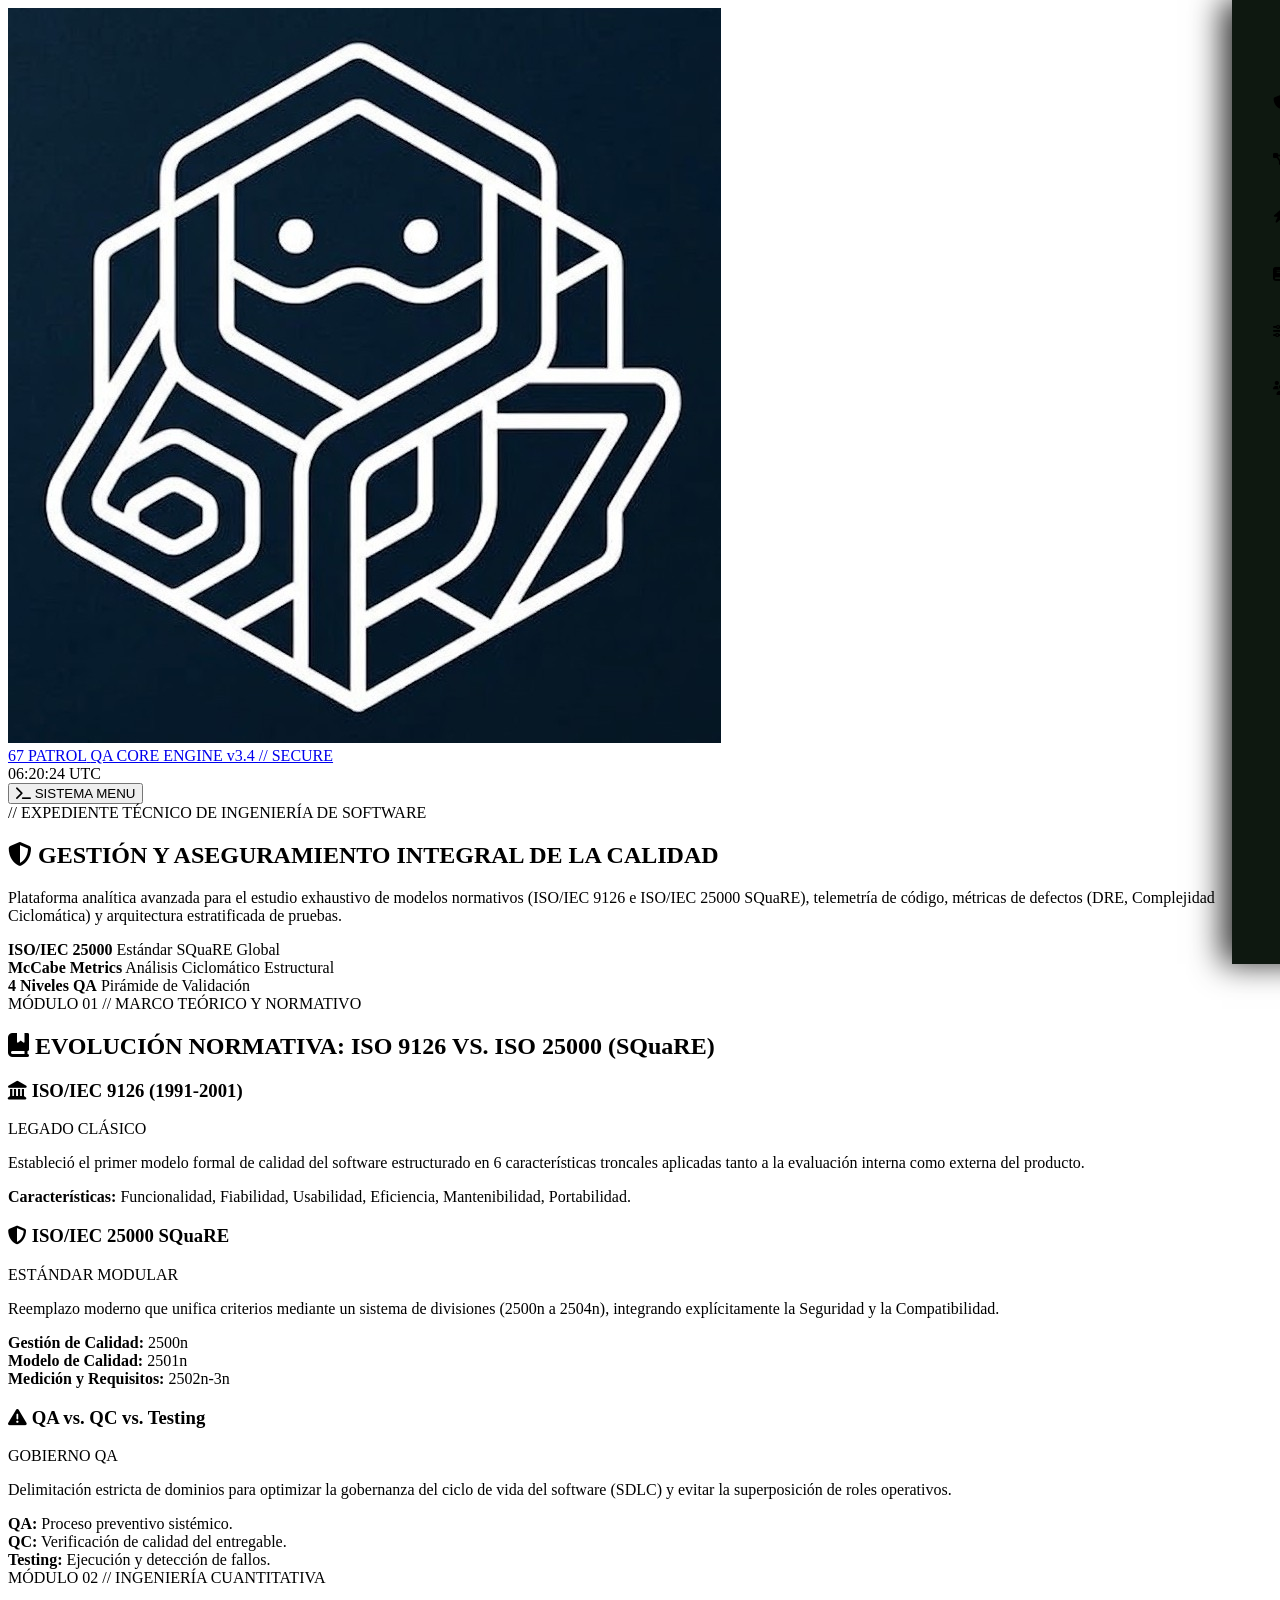
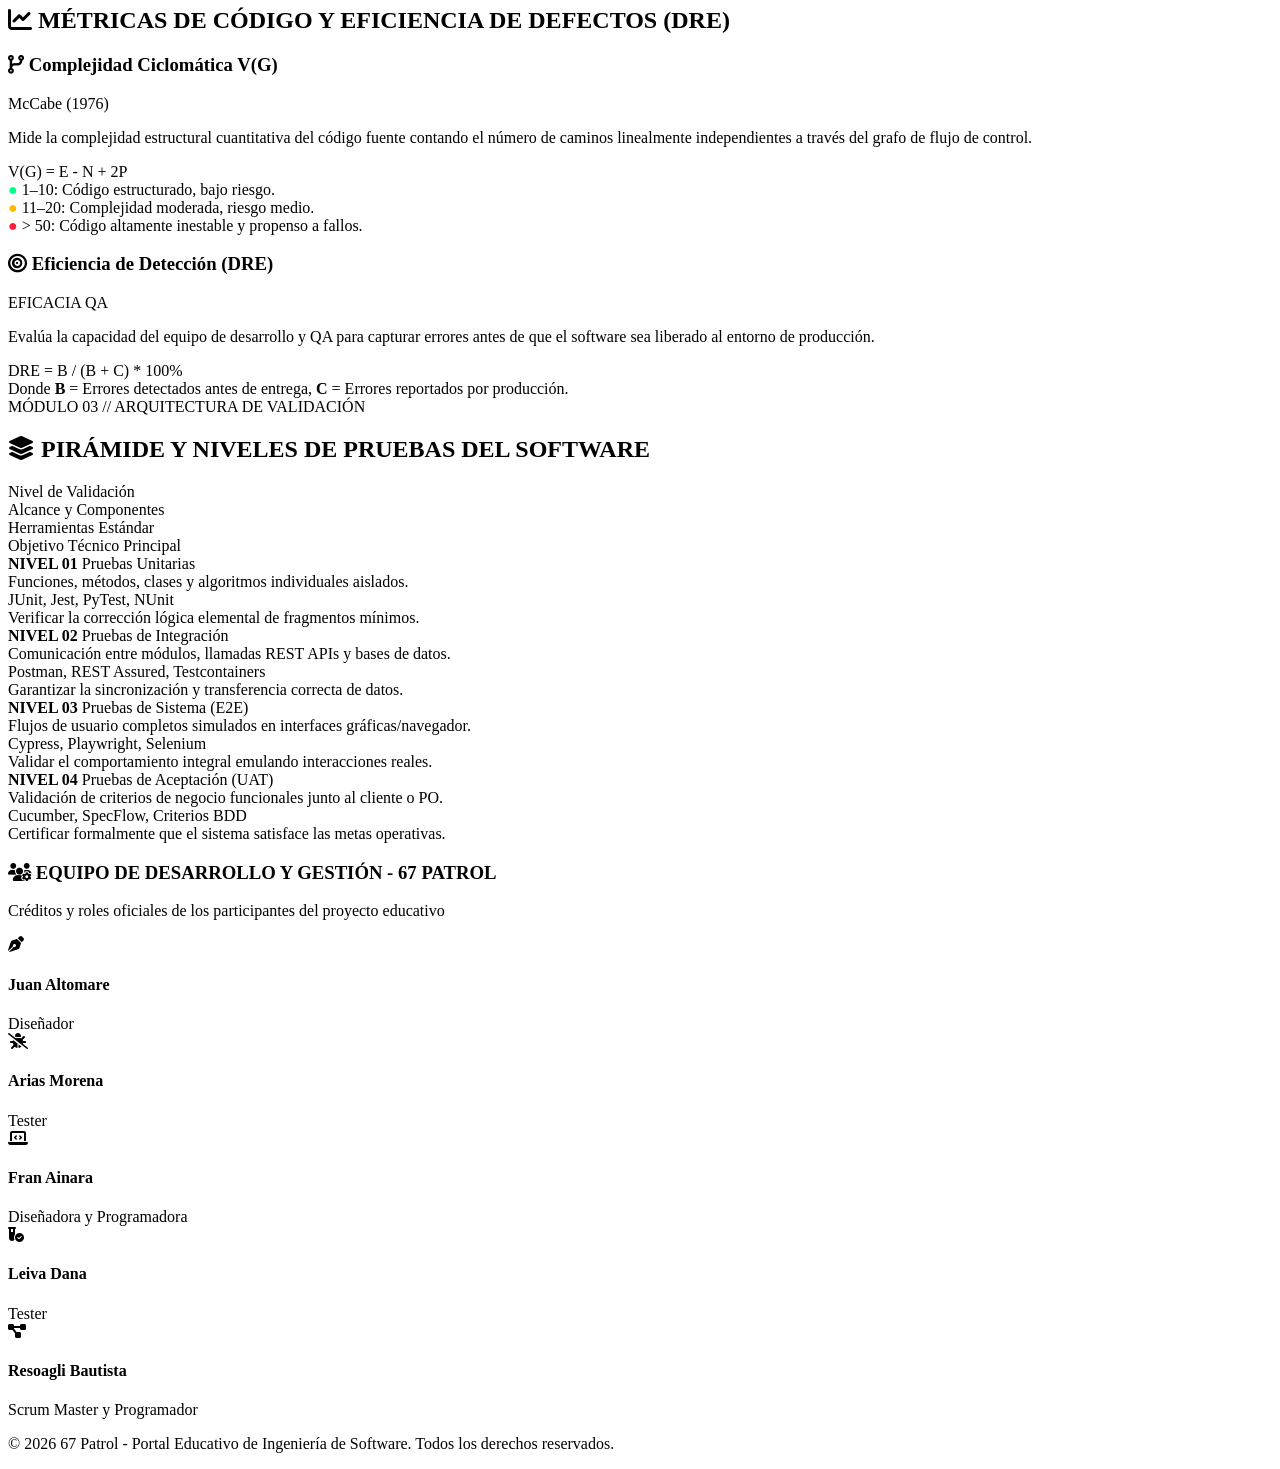
==== gestion_calidad/gestion.html @ 0a4eb47c "Primer commit: proyecto 67 Patrol completo" ====
<!DOCTYPE html>
<html lang="es">
<head>
  <meta charset="UTF-8">
  <meta name="viewport" content="width=device-width, initial-scale=1.0">
  <title>67 PATROL - Gestión y Aseguramiento Avanzado</title>
  
  <!-- Fuentes Google -->
  <link rel="preconnect" href="https://fonts.googleapis.com">
  <link rel="preconnect" href="https://fonts.gstatic.com" crossorigin>
  <link href="https://fonts.googleapis.com/css2?family=Orbitron:wght@500;700;900&family=Rajdhani:wght@500;600;700&display=swap" rel="stylesheet">
  
  <!-- Font Awesome Icons -->
  <link rel="stylesheet" href="https://cdnjs.cloudflare.com/ajax/libs/font-awesome/6.4.0/css/all.min.css">
  
  <!-- Hoja de Estilos Separada -->
  <link rel="stylesheet" href="gestion.css">
</head>
<body class="tech-body">

  <!-- BACKGROUND MATRIX / GRID EFFECTS -->
  <div class="cyber-grid"></div>
  <div class="scanlines"></div>

  <!-- NAVBAR TOP -->
  <header class="cyber-navbar">
    <a href="../index.html" class="brand-logo" id="btnLogoHome">
      <div class="logo-shield">
        <img src="../imagenes/Logo1.jpg" alt="67 Patrol Logo" class="custom-logo">
      </div>
      <div class="logo-info">
        <span class="brand-name">67 PATROL</span>
        <span class="brand-status"><span class="status-dot pulsing"></span> QA CORE ENGINE v3.4 // SECURE</span>
      </div>
    </a>

    <div class="nav-controls">
      <div class="live-clock" id="liveClock">00:00:00 UTC</div>
      <button class="sys-menu-trigger" id="btnOpenDrawer">
        <i class="fa-solid fa-terminal"></i>
        <span>SISTEMA MENU</span>
      </button>
    </div>
  </header>

  <!-- MENÚ DESPLEGABLE LATERAL (DRAWER) -->
  <div class="drawer-overlay" id="drawerOverlay"></div>
  <aside class="menu-container" id="menuDrawer">
    <button class="close-btn" id="btnCloseDrawer"><i class="fa-solid fa-xmark"></i></button>
    
    <nav class="menu-nav">
      <div class="dropdown-menu-item">
        <a href="gestion.html" class="menu-item">
          <i class="fa-solid fa-shield-halved"></i>
          <span>GESTIÓN DE LA CALIDAD</span>
          <i class="fa-solid fa-chevron-down arrow-icon"></i>
        </a>
        <div class="submenu-container">
          <a href="tecnicas.html" class="submenu-item">
            <i class="fa-solid fa-list-check"></i>
            <span>Técnicas de Aseguramiento</span>
          </a>
        </div>
      </div>

      <a href="../procesos_desarrollo/proceso.html" class="menu-item">
        <i class="fa-solid fa-diagram-project"></i>
        <span>PROCESOS DE DESARROLLO</span>
      </a>

      <a href="../metodologias_agiles/metodologias.html" class="menu-item">
        <i class="fa-solid fa-bolt"></i>
        <span>METODOLOGÍAS ÁGILES</span>
      </a>

      <a href="../recursos_aprendizajes/recurso.html" class="menu-item">
        <i class="fa-solid fa-book"></i>
        <span>RECURSOS Y APRENDIZAJE</span>
      </a>

      <a href="../herramientas_interactivas/herramientas.html" class="menu-item">
        <i class="fa-solid fa-sliders"></i>
        <span>HERRAMIENTAS INTERACTIVAS</span>
      </a>

      <a href="../nosotros.html" class="menu-item">
        <i class="fa-solid fa-users"></i>
        <span>SOBRE NOSOTROS & CONTACTO</span>
      </a>
    </nav>
  </aside>

  <!-- CONTENEDOR PRINCIPAL -->
  <main class="tech-main-container">

    <section class="tech-header-box">
      <div class="tech-header-tag">
        // EXPEDIENTE TÉCNICO DE INGENIERÍA DE SOFTWARE
      </div>
      <h1>
        <i class="fa-solid fa-shield-halved"></i> GESTIÓN Y ASEGURAMIENTO INTEGRAL DE LA CALIDAD
      </h1>
      <p>
        Plataforma analítica avanzada para el estudio exhaustivo de modelos normativos (ISO/IEC 9126 e ISO/IEC 25000 SQuaRE), telemetría de código, métricas de defectos (DRE, Complejidad Ciclomática) y arquitectura estratificada de pruebas.
      </p>

      <div class="tech-badges-row">
        <div class="tech-badge-item">
          <strong>ISO/IEC 25000</strong>
          <span>Estándar SQuaRE Global</span>
        </div>
        <div class="tech-badge-item">
          <strong>McCabe Metrics</strong>
          <span>Análisis Ciclomático Estructural</span>
        </div>
        <div class="tech-badge-item">
          <strong>4 Niveles QA</strong>
          <span>Pirámide de Validación</span>
        </div>
      </div>
    </section>

    <!-- MÓDULO 01 -->
    <div class="module-title-container">
      <div class="module-tag">MÓDULO 01 // MARCO TEÓRICO Y NORMATIVO</div>
      <h2 class="section-subtitle">
        <i class="fa-solid fa-book-bookmark"></i> EVOLUCIÓN NORMATIVA: ISO 9126 VS. ISO 25000 (SQuaRE)
      </h2>
    </div>

    <div class="tech-grid">
      <!-- Tarjeta 1 -->
      <div class="tech-card">
        <div class="tech-card-header">
          <h3><i class="fa-solid fa-landmark"></i> ISO/IEC 9126 (1991-2001)</h3>
          <span class="card-badge">LEGADO CLÁSICO</span>
        </div>
        <p class="tech-card-desc">
          Estableció el primer modelo formal de calidad del software estructurado en 6 características troncales aplicadas tanto a la evaluación interna como externa del producto.
        </p>
        <div class="tech-card-footer-info">
          <div class="tech-detail-row"><strong>Características:</strong> Funcionalidad, Fiabilidad, Usabilidad, Eficiencia, Mantenibilidad, Portabilidad.</div>
        </div>
      </div>

      <!-- Tarjeta 2 -->
      <div class="tech-card">
        <div class="tech-card-header">
          <h3><i class="fa-solid fa-shield-halved"></i> ISO/IEC 25000 SQuaRE</h3>
          <span class="card-badge emerald-badge">ESTÁNDAR MODULAR</span>
        </div>
        <p class="tech-card-desc">
          Reemplazo moderno que unifica criterios mediante un sistema de divisiones (2500n a 2504n), integrando explícitamente la Seguridad y la Compatibilidad.
        </p>
        <div class="tech-card-footer-info">
          <div class="tech-detail-row"><strong>Gestión de Calidad:</strong> 2500n</div>
          <div class="tech-detail-row"><strong>Modelo de Calidad:</strong> 2501n</div>
          <div class="tech-detail-row"><strong>Medición y Requisitos:</strong> 2502n-3n</div>
        </div>
      </div>

      <!-- Tarjeta 3 -->
      <div class="tech-card">
        <div class="tech-card-header">
          <h3><i class="fa-solid fa-triangle-exclamation"></i> QA vs. QC vs. Testing</h3>
          <span class="card-badge orange-badge">GOBIERNO QA</span>
        </div>
        <p class="tech-card-desc">
          Delimitación estricta de dominios para optimizar la gobernanza del ciclo de vida del software (SDLC) y evitar la superposición de roles operativos.
        </p>
        <div class="tech-card-footer-info">
          <div class="tech-detail-row"><strong>QA:</strong> Proceso preventivo sistémico.</div>
          <div class="tech-detail-row"><strong>QC:</strong> Verificación de calidad del entregable.</div>
          <div class="tech-detail-row"><strong>Testing:</strong> Ejecución y detección de fallos.</div>
        </div>
      </div>
    </div>

    <!-- MÓDULO 02 -->
    <div class="module-title-container">
      <div class="module-tag">MÓDULO 02 // INGENIERÍA CUANTITATIVA</div>
      <h2 class="section-subtitle">
        <i class="fa-solid fa-chart-line"></i> MÉTRICAS DE CÓDIGO Y EFICIENCIA DE DEFECTOS (DRE)
      </h2>
    </div>

    <div class="tech-grid">
      <!-- Complejidad Ciclomática -->
      <div class="tech-card">
        <div class="tech-card-header">
          <h3><i class="fa-solid fa-code-branch"></i> Complejidad Ciclomática V(G)</h3>
          <span class="card-badge">McCabe (1976)</span>
        </div>
        <p class="tech-card-desc">
          Mide la complejidad estructural cuantitativa del código fuente contando el número de caminos linealmente independientes a través del grafo de flujo de control.
        </p>
        <div class="code-formula-box">
          V(G) = E - N + 2P
        </div>
        <div class="metric-legend">
          <div><span style="color: #00ff88;">●</span> 1–10: Código estructurado, bajo riesgo.</div>
          <div><span style="color: #ffbb00;">●</span> 11–20: Complejidad moderada, riesgo medio.</div>
          <div><span style="color: #ff1e38;">●</span> &gt; 50: Código altamente inestable y propenso a fallos.</div>
        </div>
      </div>

      <!-- DRE -->
      <div class="tech-card">
        <div class="tech-card-header">
          <h3><i class="fa-solid fa-bullseye"></i> Eficiencia de Detección (DRE)</h3>
          <span class="card-badge emerald-badge">EFICACIA QA</span>
        </div>
        <p class="tech-card-desc">
          Evalúa la capacidad del equipo de desarrollo y QA para capturar errores antes de que el software sea liberado al entorno de producción.
        </p>
        <div class="code-formula-box">
          DRE = B / (B + C) * 100%
        </div>
        <div class="metric-legend-text">
          Donde <strong>B</strong> = Errores detectados antes de entrega, <strong>C</strong> = Errores reportados por producción.
        </div>
      </div>
    </div>

    <!-- MÓDULO 03 -->
    <div class="module-title-container">
      <div class="module-tag">MÓDULO 03 // ARQUITECTURA DE VALIDACIÓN</div>
      <h2 class="section-subtitle">
        <i class="fa-solid fa-layer-group"></i> PIRÁMIDE Y NIVELES DE PRUEBAS DEL SOFTWARE
      </h2>
    </div>

    <!-- Tabla de Niveles QA -->
    <div class="tech-card qa-table-container">
      <div class="qa-table-header">
        <div>Nivel de Validación</div>
        <div>Alcance y Componentes</div>
        <div>Herramientas Estándar</div>
        <div>Objetivo Técnico Principal</div>
      </div>

      <div class="qa-table-row">
        <div><strong class="qa-level-tag">NIVEL 01</strong> Pruebas Unitarias</div>
        <div class="qa-muted">Funciones, métodos, clases y algoritmos individuales aislados.</div>
        <div>JUnit, Jest, PyTest, NUnit</div>
        <div class="qa-muted">Verificar la corrección lógica elemental de fragmentos mínimos.</div>
      </div>

      <div class="qa-table-row">
        <div><strong class="qa-level-tag">NIVEL 02</strong> Pruebas de Integración</div>
        <div class="qa-muted">Comunicación entre módulos, llamadas REST APIs y bases de datos.</div>
        <div>Postman, REST Assured, Testcontainers</div>
        <div class="qa-muted">Garantizar la sincronización y transferencia correcta de datos.</div>
      </div>

      <div class="qa-table-row">
        <div><strong class="qa-level-tag">NIVEL 03</strong> Pruebas de Sistema (E2E)</div>
        <div class="qa-muted">Flujos de usuario completos simulados en interfaces gráficas/navegador.</div>
        <div>Cypress, Playwright, Selenium</div>
        <div class="qa-muted">Validar el comportamiento integral emulando interacciones reales.</div>
      </div>

      <div class="qa-table-row last-row">
        <div><strong class="qa-level-tag">NIVEL 04</strong> Pruebas de Aceptación (UAT)</div>
        <div class="qa-muted">Validación de criterios de negocio funcionales junto al cliente o PO.</div>
        <div>Cucumber, SpecFlow, Criterios BDD</div>
        <div class="qa-muted">Certificar formalmente que el sistema satisface las metas operativas.</div>
      </div>
    </div>

  </main>

  <!-- PIE DE PÁGINA CON TARJETAS DEL EQUIPO UNIFORMES -->
  <footer class="team-footer">
    <div class="footer-header">
      <h3><i class="fa-solid fa-users-gear"></i> EQUIPO DE DESARROLLO Y GESTIÓN - 67 PATROL</h3>
      <p>Créditos y roles oficiales de los participantes del proyecto educativo</p>
    </div>

    <div class="team-cards-grid">
      <!-- Juan Altomare -->
      <div class="team-card-member">
        <div class="member-icon"><i class="fa-solid fa-pen-nib"></i></div>
        <h4>Juan Altomare</h4>
        <span class="member-role">Diseñador</span>
      </div>

      <!-- Arias Morena -->
      <div class="team-card-member">
        <div class="member-icon"><i class="fa-solid fa-bug-slash"></i></div>
        <h4>Arias Morena</h4>
        <span class="member-role">Tester</span>
      </div>

      <!-- Fran Ainara -->
      <div class="team-card-member">
        <div class="member-icon"><i class="fa-solid fa-laptop-code"></i></div>
        <h4>Fran Ainara</h4>
        <span class="member-role">Diseñadora y Programadora</span>
      </div>

      <!-- Leiva Dana -->
      <div class="team-card-member">
        <div class="member-icon"><i class="fa-solid fa-vial-circle-check"></i></div>
        <h4>Leiva Dana</h4>
        <span class="member-role">Tester</span>
      </div>

      <!-- Resoagli Bautista -->
      <div class="team-card-member">
        <div class="member-icon"><i class="fa-solid fa-diagram-project"></i></div>
        <h4>Resoagli Bautista</h4>
        <span class="member-role">Scrum Master y Programador</span>
      </div>
    </div>

    <div class="footer-bottom-bar">
      <p>&copy; 2026 67 Patrol - Portal Educativo de Ingeniería de Software. Todos los derechos reservados.</p>
    </div>
  </footer>

  <script src="gestion.js"></script>
</body>
</html>
---- gestion_calidad/gestion.css ----
/* ESTILOS DEL MENÚ LATERAL (DRAWER) */
.drawer-overlay {
  position: fixed;
  top: 0;
  left: 0;
  width: 100vw;
  height: 100vh;
  background: rgba(0, 0, 0, 0.7);
  opacity: 0;
  pointer-events: none;
  transition: opacity 0.3s ease;
  z-index: 1001;
}

.drawer-overlay.active {
  opacity: 1;
  pointer-events: auto;
}

.menu-container {
  position: fixed;
  top: 0;
  right: -320px;
  width: 320px;
  height: 100vh;
  background: rgba(10, 20, 12, 0.98);
  border-left: 1px solid var(--border-card);
  padding: 2rem 1.5rem;
  transition: right 0.35s cubic-bezier(0.4, 0, 0.2, 1);
  z-index: 1002;
  box-shadow: -10px 0 30px rgba(0, 0, 0, 0.8);
}

.menu-container.active {
  right: 0;
}

.close-btn {
  background: transparent;
  border: none;
  color: var(--text-muted);
  font-size: 1.5rem;
  cursor: pointer;
  float: right;
  transition: color 0.2s;
}

.close-btn:hover {
  color: var(--emerald-neon);
}

.menu-nav {
  margin-top: 3rem;
  display: flex;
  flex-direction: column;
  gap: 0.8rem;
}

.menu-item {
  display: flex;
  align-items: center;
  gap: 12px;
  padding: 0.8rem 1rem;
  color: var(--text-main);
  text-decoration: none;
  font-family: 'Orbitron', sans-serif;
  font-size: 0.85rem;
  border-radius: 6px;
  border: 1px solid transparent;
  transition: all 0.25s ease;
}

.menu-item i {
  color: var(--emerald-neon);
}

.menu-item:hover {
  background: rgba(0, 255, 136, 0.08);
  border-color: var(--border-card);
  color: var(--emerald-neon);
}

.dropdown-menu-item {
  position: relative;
  width: 100%;
}

.dropdown-menu-item .arrow-icon {
  margin-left: auto;
  font-size: 0.8rem;
  transition: transform 0.3s ease;
}

.submenu-container {
  max-height: 0;
  overflow: hidden;
  background: rgba(0, 0, 0, 0.3);
  transition: max-height 0.3s ease-in-out;
  padding-left: 0.5rem;
  border-left: 2px solid var(--emerald-neon);
  margin-left: 1rem;
}

.dropdown-menu-item:hover .submenu-container {
  max-height: 120px;
}

.dropdown-menu-item:hover .arrow-icon {
  transform: rotate(180deg);
}

.submenu-item {
  display: flex;
  align-items: center;
  gap: 10px;
  padding: 0.7rem 1rem;
  color: var(--text-muted);
  text-decoration: none;
  font-size: 0.9rem;
  transition: all 0.2s ease;
}

.submenu-item:hover {
  color: var(--emerald-neon);
  background: rgba(0, 255, 136, 0.05);
}
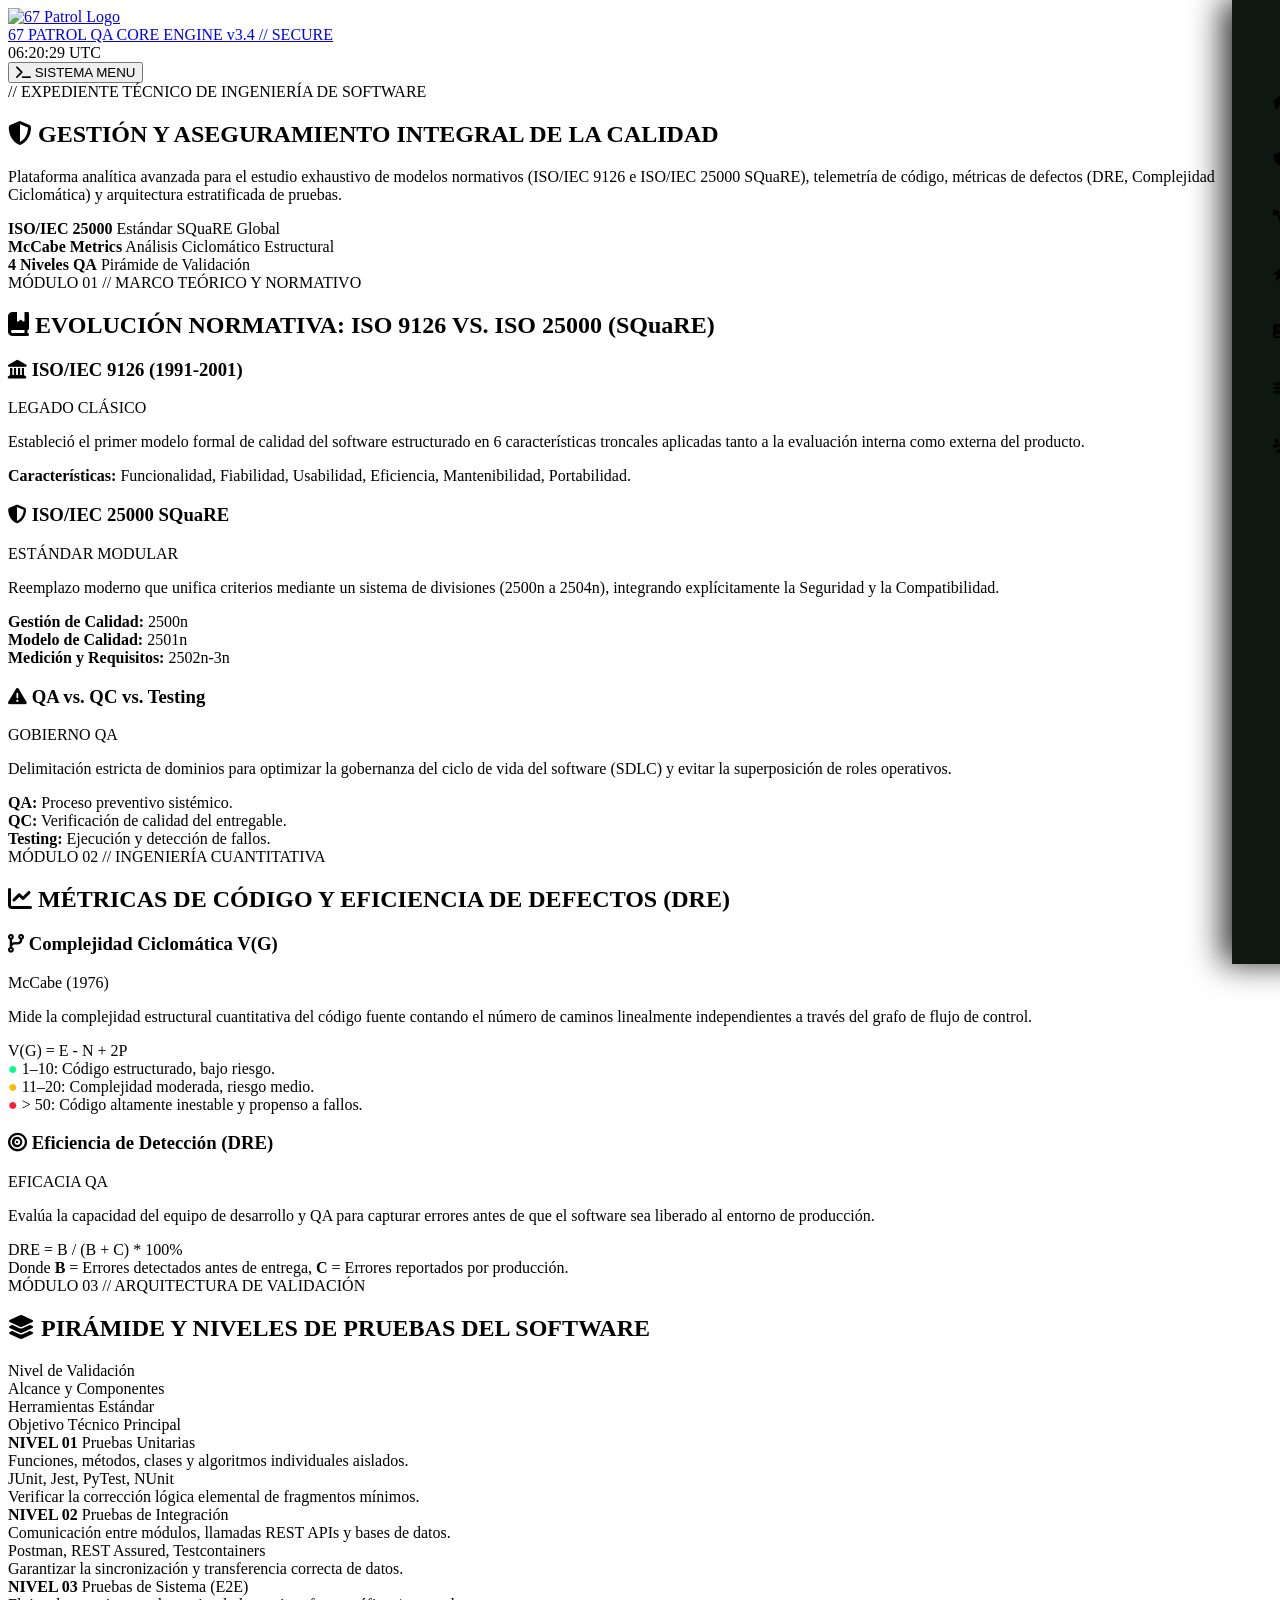
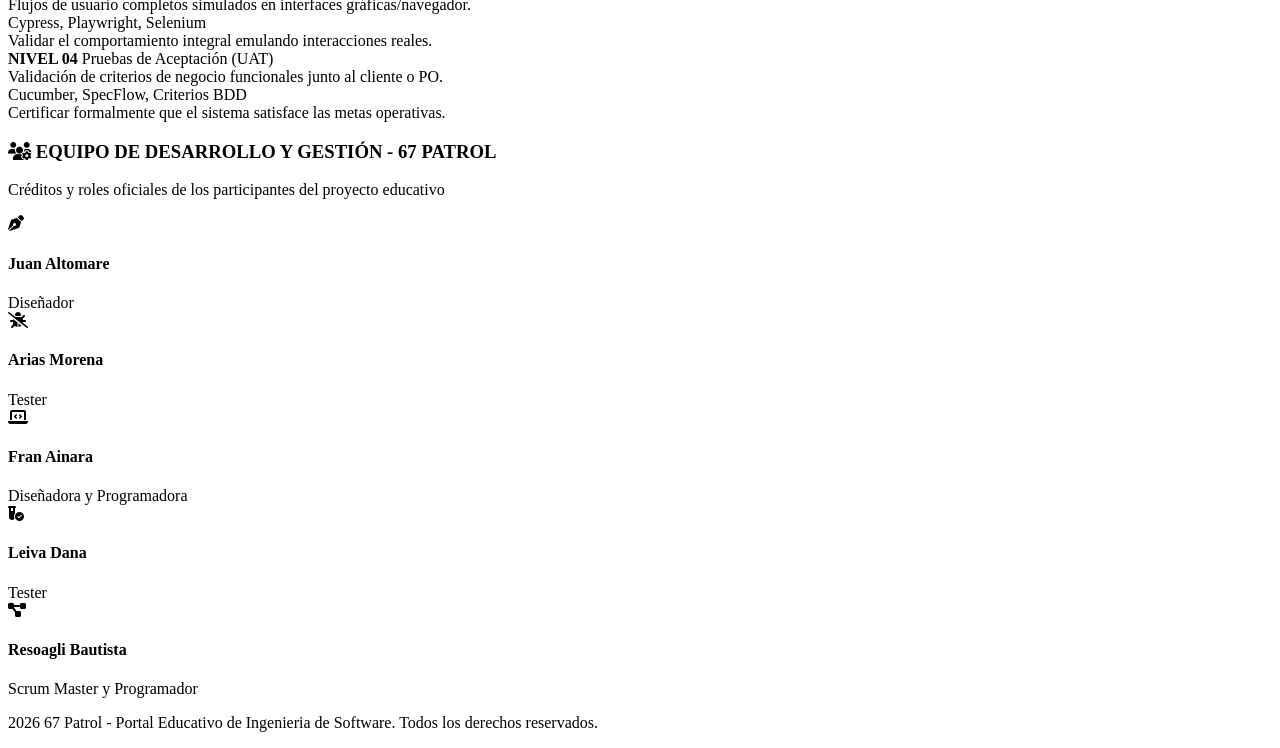
==== commit 75aec454: "Actualización y correccion de codigo." ====
--- a/gestion_calidad/gestion.html
+++ b/gestion_calidad/gestion.html
@@ -13,12 +13,11 @@
   <!-- Font Awesome Icons -->
   <link rel="stylesheet" href="https://cdnjs.cloudflare.com/ajax/libs/font-awesome/6.4.0/css/all.min.css">
   
-  <!-- Hoja de Estilos Separada -->
+  <!-- Hoja de Estilos -->
   <link rel="stylesheet" href="gestion.css">
 </head>
 <body class="tech-body">
 
-  <!-- BACKGROUND MATRIX / GRID EFFECTS -->
   <div class="cyber-grid"></div>
   <div class="scanlines"></div>
 
@@ -26,7 +25,7 @@
   <header class="cyber-navbar">
     <a href="../index.html" class="brand-logo" id="btnLogoHome">
       <div class="logo-shield">
-        <img src="../imagenes/Logo1.jpg" alt="67 Patrol Logo" class="custom-logo">
+        <img src="../imágenes/Logo1.jpg" alt="67 Patrol Logo" class="custom-logo">
       </div>
       <div class="logo-info">
         <span class="brand-name">67 PATROL</span>
@@ -49,6 +48,11 @@
     <button class="close-btn" id="btnCloseDrawer"><i class="fa-solid fa-xmark"></i></button>
     
     <nav class="menu-nav">
+      <a href="../index.html" class="menu-item">
+        <i class="fa-solid fa-house"></i>
+        <span>INICIO / HOME</span>
+      </a>
+
       <div class="dropdown-menu-item">
         <a href="gestion.html" class="menu-item">
           <i class="fa-solid fa-shield-halved"></i>
@@ -56,7 +60,7 @@
           <i class="fa-solid fa-chevron-down arrow-icon"></i>
         </a>
         <div class="submenu-container">
-          <a href="tecnicas.html" class="submenu-item">
+          <a href="../Técnicas_aseguramiento/tecnicas.html" class="submenu-item">
             <i class="fa-solid fa-list-check"></i>
             <span>Técnicas de Aseguramiento</span>
           </a>
@@ -68,7 +72,7 @@
         <span>PROCESOS DE DESARROLLO</span>
       </a>
 
-      <a href="../metodologias_agiles/metodologias.html" class="menu-item">
+      <a href="../metodologías_ágiles/metodologias.html" class="menu-item">
         <i class="fa-solid fa-bolt"></i>
         <span>METODOLOGÍAS ÁGILES</span>
       </a>
@@ -129,7 +133,6 @@
     </div>
 
     <div class="tech-grid">
-      <!-- Tarjeta 1 -->
       <div class="tech-card">
         <div class="tech-card-header">
           <h3><i class="fa-solid fa-landmark"></i> ISO/IEC 9126 (1991-2001)</h3>
@@ -143,7 +146,6 @@
         </div>
       </div>
 
-      <!-- Tarjeta 2 -->
       <div class="tech-card">
         <div class="tech-card-header">
           <h3><i class="fa-solid fa-shield-halved"></i> ISO/IEC 25000 SQuaRE</h3>
@@ -159,7 +161,6 @@
         </div>
       </div>
 
-      <!-- Tarjeta 3 -->
       <div class="tech-card">
         <div class="tech-card-header">
           <h3><i class="fa-solid fa-triangle-exclamation"></i> QA vs. QC vs. Testing</h3>
@@ -185,7 +186,6 @@
     </div>
 
     <div class="tech-grid">
-      <!-- Complejidad Ciclomática -->
       <div class="tech-card">
         <div class="tech-card-header">
           <h3><i class="fa-solid fa-code-branch"></i> Complejidad Ciclomática V(G)</h3>
@@ -204,7 +204,6 @@
         </div>
       </div>
 
-      <!-- DRE -->
       <div class="tech-card">
         <div class="tech-card-header">
           <h3><i class="fa-solid fa-bullseye"></i> Eficiencia de Detección (DRE)</h3>
@@ -230,7 +229,6 @@
       </h2>
     </div>
 
-    <!-- Tabla de Niveles QA -->
     <div class="tech-card qa-table-container">
       <div class="qa-table-header">
         <div>Nivel de Validación</div>
@@ -270,7 +268,7 @@
 
   </main>
 
-  <!-- PIE DE PÁGINA CON TARJETAS DEL EQUIPO UNIFORMES -->
+  <!-- PIE DE PÁGINA -->
   <footer class="team-footer">
     <div class="footer-header">
       <h3><i class="fa-solid fa-users-gear"></i> EQUIPO DE DESARROLLO Y GESTIÓN - 67 PATROL</h3>
@@ -278,35 +276,26 @@
     </div>
 
     <div class="team-cards-grid">
-      <!-- Juan Altomare -->
       <div class="team-card-member">
         <div class="member-icon"><i class="fa-solid fa-pen-nib"></i></div>
         <h4>Juan Altomare</h4>
         <span class="member-role">Diseñador</span>
       </div>
-
-      <!-- Arias Morena -->
       <div class="team-card-member">
         <div class="member-icon"><i class="fa-solid fa-bug-slash"></i></div>
         <h4>Arias Morena</h4>
         <span class="member-role">Tester</span>
       </div>
-
-      <!-- Fran Ainara -->
       <div class="team-card-member">
         <div class="member-icon"><i class="fa-solid fa-laptop-code"></i></div>
         <h4>Fran Ainara</h4>
         <span class="member-role">Diseñadora y Programadora</span>
       </div>
-
-      <!-- Leiva Dana -->
       <div class="team-card-member">
         <div class="member-icon"><i class="fa-solid fa-vial-circle-check"></i></div>
         <h4>Leiva Dana</h4>
         <span class="member-role">Tester</span>
       </div>
-
-      <!-- Resoagli Bautista -->
       <div class="team-card-member">
         <div class="member-icon"><i class="fa-solid fa-diagram-project"></i></div>
         <h4>Resoagli Bautista</h4>
@@ -315,7 +304,7 @@
     </div>
 
     <div class="footer-bottom-bar">
-      <p>&copy; 2026 67 Patrol - Portal Educativo de Ingeniería de Software. Todos los derechos reservados.</p>
+      <p> 2026 67 Patrol - Portal Educativo de Ingenieria de Software. Todos los derechos reservados.</p>
     </div>
   </footer>
 
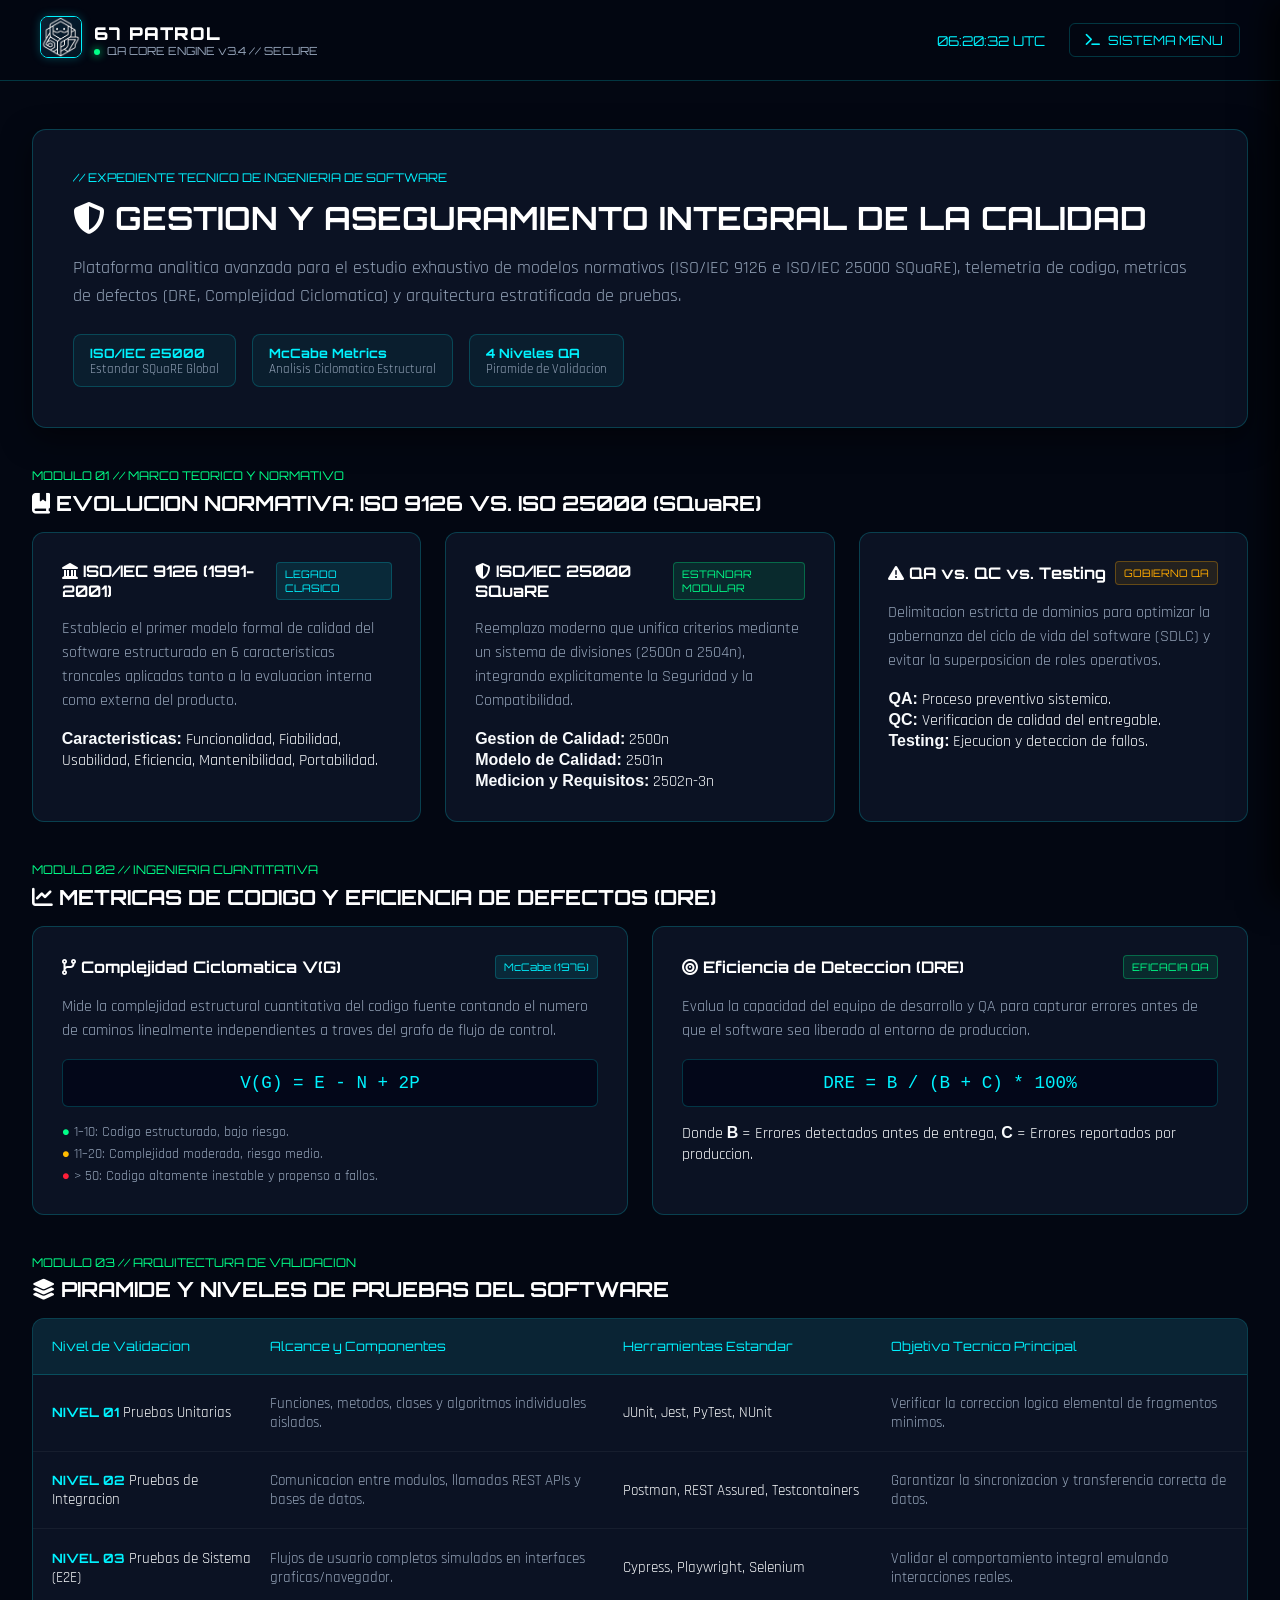
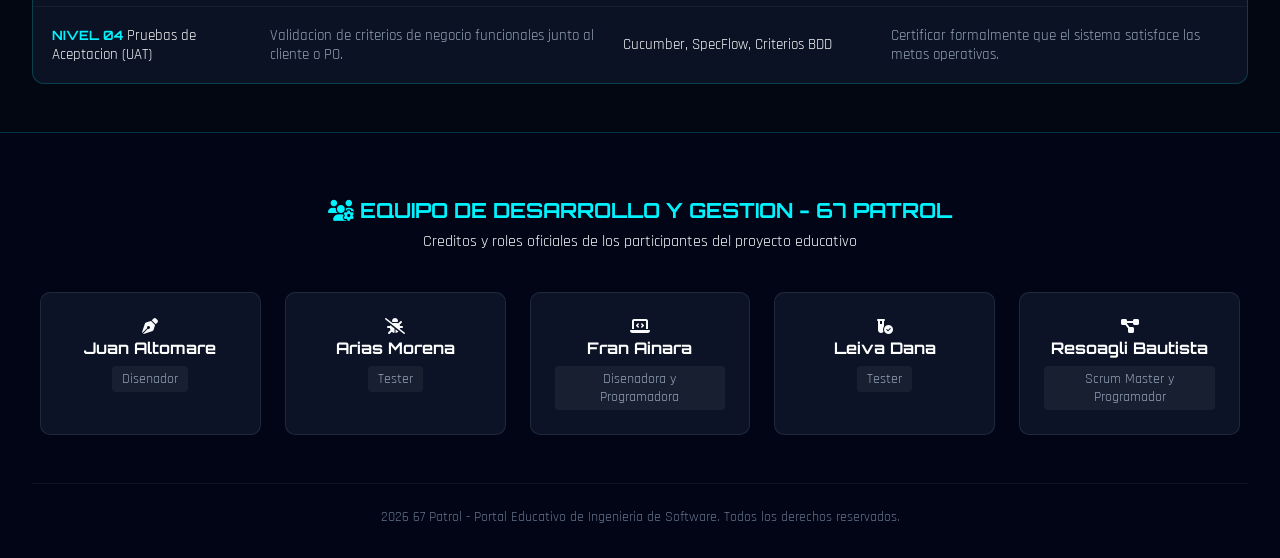
==== commit df9df41d: "Arreglando y mejorando codigo." ====
--- a/gestion_calidad/gestion.html
+++ b/gestion_calidad/gestion.html
@@ -3,17 +3,16 @@
 <head>
   <meta charset="UTF-8">
   <meta name="viewport" content="width=device-width, initial-scale=1.0">
-  <title>67 PATROL - Gestión y Aseguramiento Avanzado</title>
+  <title>67 PATROL - Gestion y Aseguramiento Avanzado</title>
   
   <!-- Fuentes Google -->
   <link rel="preconnect" href="https://fonts.googleapis.com">
   <link rel="preconnect" href="https://fonts.gstatic.com" crossorigin>
   <link href="https://fonts.googleapis.com/css2?family=Orbitron:wght@500;700;900&family=Rajdhani:wght@500;600;700&display=swap" rel="stylesheet">
   
-  <!-- Font Awesome Icons -->
   <link rel="stylesheet" href="https://cdnjs.cloudflare.com/ajax/libs/font-awesome/6.4.0/css/all.min.css">
   
-  <!-- Hoja de Estilos -->
+  <!-- Estilos especificos del modulo de gestion -->
   <link rel="stylesheet" href="gestion.css">
 </head>
 <body class="tech-body">
@@ -25,7 +24,7 @@
   <header class="cyber-navbar">
     <a href="../index.html" class="brand-logo" id="btnLogoHome">
       <div class="logo-shield">
-        <img src="../imágenes/Logo1.jpg" alt="67 Patrol Logo" class="custom-logo">
+        <img src="../imagenes/Logo1.jpg" alt="67 Patrol Logo" class="custom-logo">
       </div>
       <div class="logo-info">
         <span class="brand-name">67 PATROL</span>
@@ -42,7 +41,7 @@
     </div>
   </header>
 
-  <!-- MENÚ DESPLEGABLE LATERAL (DRAWER) -->
+  <!-- MENU DESPLEGABLE LATERAL (DRAWER) -->
   <div class="drawer-overlay" id="drawerOverlay"></div>
   <aside class="menu-container" id="menuDrawer">
     <button class="close-btn" id="btnCloseDrawer"><i class="fa-solid fa-xmark"></i></button>
@@ -56,13 +55,13 @@
       <div class="dropdown-menu-item">
         <a href="gestion.html" class="menu-item">
           <i class="fa-solid fa-shield-halved"></i>
-          <span>GESTIÓN DE LA CALIDAD</span>
+          <span>GESTION DE LA CALIDAD</span>
           <i class="fa-solid fa-chevron-down arrow-icon"></i>
         </a>
         <div class="submenu-container">
-          <a href="../Técnicas_aseguramiento/tecnicas.html" class="submenu-item">
+          <a href="../Tecnicas_aseguramiento/tecnicas.html" class="submenu-item">
             <i class="fa-solid fa-list-check"></i>
-            <span>Técnicas de Aseguramiento</span>
+            <span>Tecnicas de Aseguramiento</span>
           </a>
         </div>
       </div>
@@ -72,9 +71,9 @@
         <span>PROCESOS DE DESARROLLO</span>
       </a>
 
-      <a href="../metodologías_ágiles/metodologias.html" class="menu-item">
+      <a href="../metodologias_agiles/metodologias.html" class="menu-item">
         <i class="fa-solid fa-bolt"></i>
-        <span>METODOLOGÍAS ÁGILES</span>
+        <span>METODOLOGIAS AGILES</span>
       </a>
 
       <a href="../recursos_aprendizajes/recurso.html" class="menu-item">
@@ -99,36 +98,36 @@
 
     <section class="tech-header-box">
       <div class="tech-header-tag">
-        // EXPEDIENTE TÉCNICO DE INGENIERÍA DE SOFTWARE
+        // EXPEDIENTE TECNICO DE INGENIERIA DE SOFTWARE
       </div>
       <h1>
-        <i class="fa-solid fa-shield-halved"></i> GESTIÓN Y ASEGURAMIENTO INTEGRAL DE LA CALIDAD
+        <i class="fa-solid fa-shield-halved"></i> GESTION Y ASEGURAMIENTO INTEGRAL DE LA CALIDAD
       </h1>
       <p>
-        Plataforma analítica avanzada para el estudio exhaustivo de modelos normativos (ISO/IEC 9126 e ISO/IEC 25000 SQuaRE), telemetría de código, métricas de defectos (DRE, Complejidad Ciclomática) y arquitectura estratificada de pruebas.
+        Plataforma analitica avanzada para el estudio exhaustivo de modelos normativos (ISO/IEC 9126 e ISO/IEC 25000 SQuaRE), telemetria de codigo, metricas de defectos (DRE, Complejidad Ciclomatica) y arquitectura estratificada de pruebas.
       </p>
 
       <div class="tech-badges-row">
         <div class="tech-badge-item">
           <strong>ISO/IEC 25000</strong>
-          <span>Estándar SQuaRE Global</span>
+          <span>Estandar SQuaRE Global</span>
         </div>
         <div class="tech-badge-item">
           <strong>McCabe Metrics</strong>
-          <span>Análisis Ciclomático Estructural</span>
+          <span>Analisis Ciclomatico Estructural</span>
         </div>
         <div class="tech-badge-item">
           <strong>4 Niveles QA</strong>
-          <span>Pirámide de Validación</span>
+          <span>Piramide de Validacion</span>
         </div>
       </div>
     </section>
 
-    <!-- MÓDULO 01 -->
+    <!-- MODULO 01 -->
     <div class="module-title-container">
-      <div class="module-tag">MÓDULO 01 // MARCO TEÓRICO Y NORMATIVO</div>
+      <div class="module-tag">MODULO 01 // MARCO TEORICO Y NORMATIVO</div>
       <h2 class="section-subtitle">
-        <i class="fa-solid fa-book-bookmark"></i> EVOLUCIÓN NORMATIVA: ISO 9126 VS. ISO 25000 (SQuaRE)
+        <i class="fa-solid fa-book-bookmark"></i> EVOLUCION NORMATIVA: ISO 9126 VS. ISO 25000 (SQuaRE)
       </h2>
     </div>
 
@@ -136,28 +135,28 @@
       <div class="tech-card">
         <div class="tech-card-header">
           <h3><i class="fa-solid fa-landmark"></i> ISO/IEC 9126 (1991-2001)</h3>
-          <span class="card-badge">LEGADO CLÁSICO</span>
-        </div>
-        <p class="tech-card-desc">
-          Estableció el primer modelo formal de calidad del software estructurado en 6 características troncales aplicadas tanto a la evaluación interna como externa del producto.
+          <span class="card-badge">LEGADO CLASICO</span>
+        </div>
+        <p class="tech-card-desc">
+          Establecio el primer modelo formal de calidad del software estructurado en 6 caracteristicas troncales aplicadas tanto a la evaluacion interna como externa del producto.
         </p>
         <div class="tech-card-footer-info">
-          <div class="tech-detail-row"><strong>Características:</strong> Funcionalidad, Fiabilidad, Usabilidad, Eficiencia, Mantenibilidad, Portabilidad.</div>
+          <div class="tech-detail-row"><strong>Caracteristicas:</strong> Funcionalidad, Fiabilidad, Usabilidad, Eficiencia, Mantenibilidad, Portabilidad.</div>
         </div>
       </div>
 
       <div class="tech-card">
         <div class="tech-card-header">
           <h3><i class="fa-solid fa-shield-halved"></i> ISO/IEC 25000 SQuaRE</h3>
-          <span class="card-badge emerald-badge">ESTÁNDAR MODULAR</span>
-        </div>
-        <p class="tech-card-desc">
-          Reemplazo moderno que unifica criterios mediante un sistema de divisiones (2500n a 2504n), integrando explícitamente la Seguridad y la Compatibilidad.
+          <span class="card-badge emerald-badge">ESTANDAR MODULAR</span>
+        </div>
+        <p class="tech-card-desc">
+          Reemplazo moderno que unifica criterios mediante un sistema de divisiones (2500n a 2504n), integrando explicitamente la Seguridad y la Compatibilidad.
         </p>
         <div class="tech-card-footer-info">
-          <div class="tech-detail-row"><strong>Gestión de Calidad:</strong> 2500n</div>
+          <div class="tech-detail-row"><strong>Gestion de Calidad:</strong> 2500n</div>
           <div class="tech-detail-row"><strong>Modelo de Calidad:</strong> 2501n</div>
-          <div class="tech-detail-row"><strong>Medición y Requisitos:</strong> 2502n-3n</div>
+          <div class="tech-detail-row"><strong>Medicion y Requisitos:</strong> 2502n-3n</div>
         </div>
       </div>
 
@@ -167,100 +166,100 @@
           <span class="card-badge orange-badge">GOBIERNO QA</span>
         </div>
         <p class="tech-card-desc">
-          Delimitación estricta de dominios para optimizar la gobernanza del ciclo de vida del software (SDLC) y evitar la superposición de roles operativos.
+          Delimitacion estricta de dominios para optimizar la gobernanza del ciclo de vida del software (SDLC) y evitar la superposicion de roles operativos.
         </p>
         <div class="tech-card-footer-info">
-          <div class="tech-detail-row"><strong>QA:</strong> Proceso preventivo sistémico.</div>
-          <div class="tech-detail-row"><strong>QC:</strong> Verificación de calidad del entregable.</div>
-          <div class="tech-detail-row"><strong>Testing:</strong> Ejecución y detección de fallos.</div>
-        </div>
-      </div>
-    </div>
-
-    <!-- MÓDULO 02 -->
+          <div class="tech-detail-row"><strong>QA:</strong> Proceso preventivo sistemico.</div>
+          <div class="tech-detail-row"><strong>QC:</strong> Verificacion de calidad del entregable.</div>
+          <div class="tech-detail-row"><strong>Testing:</strong> Ejecucion y deteccion de fallos.</div>
+        </div>
+      </div>
+    </div>
+
+    <!-- MODULO 02 -->
     <div class="module-title-container">
-      <div class="module-tag">MÓDULO 02 // INGENIERÍA CUANTITATIVA</div>
+      <div class="module-tag">MODULO 02 // INGENIERIA CUANTITATIVA</div>
       <h2 class="section-subtitle">
-        <i class="fa-solid fa-chart-line"></i> MÉTRICAS DE CÓDIGO Y EFICIENCIA DE DEFECTOS (DRE)
+        <i class="fa-solid fa-chart-line"></i> METRICAS DE CODIGO Y EFICIENCIA DE DEFECTOS (DRE)
       </h2>
     </div>
 
     <div class="tech-grid">
       <div class="tech-card">
         <div class="tech-card-header">
-          <h3><i class="fa-solid fa-code-branch"></i> Complejidad Ciclomática V(G)</h3>
+          <h3><i class="fa-solid fa-code-branch"></i> Complejidad Ciclomatica V(G)</h3>
           <span class="card-badge">McCabe (1976)</span>
         </div>
         <p class="tech-card-desc">
-          Mide la complejidad estructural cuantitativa del código fuente contando el número de caminos linealmente independientes a través del grafo de flujo de control.
+          Mide la complejidad estructural cuantitativa del codigo fuente contando el numero de caminos linealmente independientes a traves del grafo de flujo de control.
         </p>
         <div class="code-formula-box">
           V(G) = E - N + 2P
         </div>
         <div class="metric-legend">
-          <div><span style="color: #00ff88;">●</span> 1–10: Código estructurado, bajo riesgo.</div>
+          <div><span style="color: #00ff88;">●</span> 1–10: Codigo estructurado, bajo riesgo.</div>
           <div><span style="color: #ffbb00;">●</span> 11–20: Complejidad moderada, riesgo medio.</div>
-          <div><span style="color: #ff1e38;">●</span> &gt; 50: Código altamente inestable y propenso a fallos.</div>
-        </div>
-      </div>
-
-      <div class="tech-card">
-        <div class="tech-card-header">
-          <h3><i class="fa-solid fa-bullseye"></i> Eficiencia de Detección (DRE)</h3>
+          <div><span style="color: #ff1e38;">●</span> > 50: Codigo altamente inestable y propenso a fallos.</div>
+        </div>
+      </div>
+
+      <div class="tech-card">
+        <div class="tech-card-header">
+          <h3><i class="fa-solid fa-bullseye"></i> Eficiencia de Deteccion (DRE)</h3>
           <span class="card-badge emerald-badge">EFICACIA QA</span>
         </div>
         <p class="tech-card-desc">
-          Evalúa la capacidad del equipo de desarrollo y QA para capturar errores antes de que el software sea liberado al entorno de producción.
+          Evalua la capacidad del equipo de desarrollo y QA para capturar errores antes de que el software sea liberado al entorno de produccion.
         </p>
         <div class="code-formula-box">
           DRE = B / (B + C) * 100%
         </div>
         <div class="metric-legend-text">
-          Donde <strong>B</strong> = Errores detectados antes de entrega, <strong>C</strong> = Errores reportados por producción.
-        </div>
-      </div>
-    </div>
-
-    <!-- MÓDULO 03 -->
+          Donde <strong>B</strong> = Errores detectados antes de entrega, <strong>C</strong> = Errores reportados por produccion.
+        </div>
+      </div>
+    </div>
+
+    <!-- MODULO 03 -->
     <div class="module-title-container">
-      <div class="module-tag">MÓDULO 03 // ARQUITECTURA DE VALIDACIÓN</div>
+      <div class="module-tag">MODULO 03 // ARQUITECTURA DE VALIDACION</div>
       <h2 class="section-subtitle">
-        <i class="fa-solid fa-layer-group"></i> PIRÁMIDE Y NIVELES DE PRUEBAS DEL SOFTWARE
+        <i class="fa-solid fa-layer-group"></i> PIRAMIDE Y NIVELES DE PRUEBAS DEL SOFTWARE
       </h2>
     </div>
 
     <div class="tech-card qa-table-container">
       <div class="qa-table-header">
-        <div>Nivel de Validación</div>
+        <div>Nivel de Validacion</div>
         <div>Alcance y Componentes</div>
-        <div>Herramientas Estándar</div>
-        <div>Objetivo Técnico Principal</div>
+        <div>Herramientas Estandar</div>
+        <div>Objetivo Tecnico Principal</div>
       </div>
 
       <div class="qa-table-row">
         <div><strong class="qa-level-tag">NIVEL 01</strong> Pruebas Unitarias</div>
-        <div class="qa-muted">Funciones, métodos, clases y algoritmos individuales aislados.</div>
+        <div class="qa-muted">Funciones, metodos, clases y algoritmos individuales aislados.</div>
         <div>JUnit, Jest, PyTest, NUnit</div>
-        <div class="qa-muted">Verificar la corrección lógica elemental de fragmentos mínimos.</div>
+        <div class="qa-muted">Verificar la correccion logica elemental de fragmentos minimos.</div>
       </div>
 
       <div class="qa-table-row">
-        <div><strong class="qa-level-tag">NIVEL 02</strong> Pruebas de Integración</div>
-        <div class="qa-muted">Comunicación entre módulos, llamadas REST APIs y bases de datos.</div>
+        <div><strong class="qa-level-tag">NIVEL 02</strong> Pruebas de Integracion</div>
+        <div class="qa-muted">Comunicacion entre modulos, llamadas REST APIs y bases de datos.</div>
         <div>Postman, REST Assured, Testcontainers</div>
-        <div class="qa-muted">Garantizar la sincronización y transferencia correcta de datos.</div>
+        <div class="qa-muted">Garantizar la sincronizacion y transferencia correcta de datos.</div>
       </div>
 
       <div class="qa-table-row">
         <div><strong class="qa-level-tag">NIVEL 03</strong> Pruebas de Sistema (E2E)</div>
-        <div class="qa-muted">Flujos de usuario completos simulados en interfaces gráficas/navegador.</div>
+        <div class="qa-muted">Flujos de usuario completos simulados en interfaces graficas/navegador.</div>
         <div>Cypress, Playwright, Selenium</div>
         <div class="qa-muted">Validar el comportamiento integral emulando interacciones reales.</div>
       </div>
 
       <div class="qa-table-row last-row">
-        <div><strong class="qa-level-tag">NIVEL 04</strong> Pruebas de Aceptación (UAT)</div>
-        <div class="qa-muted">Validación de criterios de negocio funcionales junto al cliente o PO.</div>
+        <div><strong class="qa-level-tag">NIVEL 04</strong> Pruebas de Aceptacion (UAT)</div>
+        <div class="qa-muted">Validacion de criterios de negocio funcionales junto al cliente o PO.</div>
         <div>Cucumber, SpecFlow, Criterios BDD</div>
         <div class="qa-muted">Certificar formalmente que el sistema satisface las metas operativas.</div>
       </div>
@@ -268,18 +267,18 @@
 
   </main>
 
-  <!-- PIE DE PÁGINA -->
+  <!-- PIE DE PAGINA -->
   <footer class="team-footer">
     <div class="footer-header">
-      <h3><i class="fa-solid fa-users-gear"></i> EQUIPO DE DESARROLLO Y GESTIÓN - 67 PATROL</h3>
-      <p>Créditos y roles oficiales de los participantes del proyecto educativo</p>
+      <h3><i class="fa-solid fa-users-gear"></i> EQUIPO DE DESARROLLO Y GESTION - 67 PATROL</h3>
+      <p>Creditos y roles oficiales de los participantes del proyecto educativo</p>
     </div>
 
     <div class="team-cards-grid">
       <div class="team-card-member">
         <div class="member-icon"><i class="fa-solid fa-pen-nib"></i></div>
         <h4>Juan Altomare</h4>
-        <span class="member-role">Diseñador</span>
+        <span class="member-role">Disenador</span>
       </div>
       <div class="team-card-member">
         <div class="member-icon"><i class="fa-solid fa-bug-slash"></i></div>
@@ -289,7 +288,7 @@
       <div class="team-card-member">
         <div class="member-icon"><i class="fa-solid fa-laptop-code"></i></div>
         <h4>Fran Ainara</h4>
-        <span class="member-role">Diseñadora y Programadora</span>
+        <span class="member-role">Disenadora y Programadora</span>
       </div>
       <div class="team-card-member">
         <div class="member-icon"><i class="fa-solid fa-vial-circle-check"></i></div>
@@ -304,7 +303,7 @@
     </div>
 
     <div class="footer-bottom-bar">
-      <p> 2026 67 Patrol - Portal Educativo de Ingenieria de Software. Todos los derechos reservados.</p>
+      <p>2026 67 Patrol - Portal Educativo de Ingenieria de Software. Todos los derechos reservados.</p>
     </div>
   </footer>
 
--- a/gestion_calidad/gestion.css
+++ b/gestion_calidad/gestion.css
@@ -1,4 +1,331 @@
-/* ESTILOS DEL MENÚ LATERAL (DRAWER) */
+:root {
+  --primary-cyan: #00f3ff;
+  --primary-glow: rgba(0, 243, 255, 0.25);
+  --bg-dark: #030712;
+  --bg-card: rgba(15, 23, 42, 0.75);
+  --border-card: rgba(0, 243, 255, 0.2);
+  --text-main: #f8fafc;
+  --text-muted: #94a3b8;
+  --emerald-neon: #00ff88;
+}
+
+*, *::before, *::after {
+  box-sizing: border-box;
+  margin: 0;
+  padding: 0;
+}
+
+body.tech-body {
+  background-color: var(--bg-dark);
+  color: var(--text-main);
+  font-family: 'Rajdhani', sans-serif;
+  min-height: 100vh;
+  display: flex;
+  flex-direction: column;
+  overflow-x: hidden;
+}
+
+/* NAVBAR SUPERIOR */
+.cyber-navbar {
+  display: flex;
+  justify-content: space-between;
+  align-items: center;
+  padding: 1rem 2.5rem;
+  background: rgba(3, 7, 18, 0.9);
+  border-bottom: 1px solid var(--border-card);
+  backdrop-filter: blur(12px);
+  position: sticky;
+  top: 0;
+  z-index: 1000;
+}
+
+.brand-logo {
+  display: flex;
+  align-items: center;
+  gap: 12px;
+  text-decoration: none;
+}
+
+.custom-logo {
+  width: 42px;
+  height: 42px;
+  border-radius: 8px;
+  border: 1.5px solid var(--primary-cyan);
+  object-fit: cover;
+  box-shadow: 0 0 10px var(--primary-glow);
+}
+
+.logo-info {
+  display: flex;
+  flex-direction: column;
+}
+
+.brand-name {
+  font-family: 'Orbitron', sans-serif;
+  font-size: 1.1rem;
+  font-weight: 900;
+  color: #ffffff;
+  letter-spacing: 1px;
+}
+
+.brand-status {
+  font-size: 0.7rem;
+  color: var(--text-muted);
+  font-family: 'Orbitron', sans-serif;
+}
+
+.status-dot {
+  display: inline-block;
+  width: 6px;
+  height: 6px;
+  background-color: var(--emerald-neon);
+  border-radius: 50%;
+  box-shadow: 0 0 8px var(--emerald-neon);
+  margin-right: 4px;
+}
+
+.nav-controls {
+  display: flex;
+  align-items: center;
+  gap: 1.5rem;
+}
+
+.live-clock {
+  font-family: 'Orbitron', sans-serif;
+  font-size: 0.85rem;
+  color: var(--primary-cyan);
+}
+
+.sys-menu-trigger {
+  background: transparent;
+  border: 1px solid var(--border-card);
+  color: var(--primary-cyan);
+  font-family: 'Orbitron', sans-serif;
+  font-size: 0.8rem;
+  padding: 0.5rem 1rem;
+  border-radius: 6px;
+  cursor: pointer;
+  display: flex;
+  align-items: center;
+  gap: 8px;
+  transition: all 0.3s ease;
+}
+
+.sys-menu-trigger:hover {
+  background: rgba(0, 243, 255, 0.1);
+  box-shadow: 0 0 15px var(--primary-glow);
+}
+
+/* CONTENEDOR PRINCIPAL Y TARJETAS */
+.tech-main-container {
+  max-width: 1280px;
+  margin: 0 auto;
+  padding: 3rem 2rem;
+  flex: 1;
+  width: 100%;
+}
+
+.tech-header-box {
+  background: var(--bg-card);
+  border: 1px solid var(--border-card);
+  border-radius: 14px;
+  padding: 2.5rem;
+  margin-bottom: 2.5rem;
+  box-shadow: 0 10px 30px rgba(0, 0, 0, 0.5);
+}
+
+.tech-header-tag {
+  font-family: 'Orbitron', sans-serif;
+  font-size: 0.75rem;
+  color: var(--primary-cyan);
+  margin-bottom: 0.8rem;
+}
+
+.tech-header-box h1 {
+  font-family: 'Orbitron', sans-serif;
+  font-size: 2rem;
+  color: #ffffff;
+  margin-bottom: 1rem;
+}
+
+.tech-header-box p {
+  color: var(--text-muted);
+  font-size: 1.1rem;
+  line-height: 1.6;
+}
+
+.tech-badges-row {
+  display: flex;
+  gap: 1rem;
+  margin-top: 1.5rem;
+  flex-wrap: wrap;
+}
+
+.tech-badge-item {
+  background: rgba(0, 243, 255, 0.05);
+  border: 1px solid var(--border-card);
+  padding: 0.6rem 1rem;
+  border-radius: 8px;
+  display: flex;
+  flex-direction: column;
+  font-size: 0.8rem;
+}
+
+.tech-badge-item strong {
+  font-family: 'Orbitron', sans-serif;
+  color: var(--primary-cyan);
+}
+
+.tech-badge-item span {
+  color: var(--text-muted);
+}
+
+/* GRILLAS Y MODULOS */
+.module-title-container {
+  margin: 2rem 0 1rem 0;
+}
+
+.module-tag {
+  font-family: 'Orbitron', sans-serif;
+  font-size: 0.75rem;
+  color: var(--emerald-neon);
+  margin-bottom: 0.4rem;
+}
+
+.section-subtitle {
+  font-family: 'Orbitron', sans-serif;
+  font-size: 1.3rem;
+  color: #ffffff;
+}
+
+.tech-grid {
+  display: grid;
+  grid-template-columns: repeat(auto-fit, minmax(320px, 1fr));
+  gap: 1.5rem;
+  margin-bottom: 2.5rem;
+}
+
+.tech-card {
+  background: var(--bg-card);
+  border: 1px solid var(--border-card);
+  border-radius: 12px;
+  padding: 1.8rem;
+  display: flex;
+  flex-direction: column;
+  gap: 1rem;
+  transition: transform 0.3s ease;
+}
+
+.tech-card:hover {
+  transform: translateY(-4px);
+  border-color: var(--primary-cyan);
+  box-shadow: 0 0 20px var(--primary-glow);
+}
+
+.tech-card-header {
+  display: flex;
+  justify-content: space-between;
+  align-items: center;
+}
+
+.tech-card-header h3 {
+  font-family: 'Orbitron', sans-serif;
+  font-size: 1rem;
+  color: #ffffff;
+}
+
+.card-badge {
+  font-family: 'Orbitron', sans-serif;
+  font-size: 0.65rem;
+  background: rgba(0, 243, 255, 0.1);
+  color: var(--primary-cyan);
+  padding: 4px 8px;
+  border-radius: 4px;
+  border: 1px solid var(--border-card);
+}
+
+.emerald-badge {
+  background: rgba(0, 255, 136, 0.1);
+  color: var(--emerald-neon);
+  border-color: rgba(0, 255, 136, 0.3);
+}
+
+.orange-badge {
+  background: rgba(255, 170, 0, 0.1);
+  color: #ffaa00;
+  border-color: rgba(255, 170, 0, 0.3);
+}
+
+.tech-card-desc {
+  color: var(--text-muted);
+  font-size: 1rem;
+  line-height: 1.5;
+}
+
+.code-formula-box {
+  background: rgba(2, 6, 23, 0.8);
+  border: 1px solid var(--border-card);
+  padding: 0.8rem;
+  border-radius: 6px;
+  font-family: monospace;
+  color: var(--primary-cyan);
+  text-align: center;
+  font-size: 1.1rem;
+}
+
+.metric-legend {
+  font-size: 0.85rem;
+  color: var(--text-muted);
+  display: flex;
+  flex-direction: column;
+  gap: 4px;
+}
+
+/* TABLA DE QA */
+.qa-table-container {
+  display: flex;
+  flex-direction: column;
+  gap: 0;
+  padding: 0;
+  overflow: hidden;
+}
+
+.qa-table-header, .qa-table-row {
+  display: grid;
+  grid-template-columns: 1.2fr 2fr 1.5fr 2fr;
+  padding: 1.2rem;
+  gap: 1rem;
+  align-items: center;
+}
+
+.qa-table-header {
+  background: rgba(0, 243, 255, 0.08);
+  font-family: 'Orbitron', sans-serif;
+  font-size: 0.8rem;
+  color: var(--primary-cyan);
+  border-bottom: 1px solid var(--border-card);
+}
+
+.qa-table-row {
+  border-bottom: 1px solid rgba(255, 255, 255, 0.05);
+  font-size: 0.95rem;
+}
+
+.qa-table-row.last-row {
+  border-bottom: none;
+}
+
+.qa-level-tag {
+  font-family: 'Orbitron', sans-serif;
+  color: var(--primary-cyan);
+  font-size: 0.8rem;
+}
+
+.qa-muted {
+  color: var(--text-muted);
+}
+
+/* MENU DRAWER LATERAL */
 .drawer-overlay {
   position: fixed;
   top: 0;
@@ -80,47 +407,63 @@
   color: var(--emerald-neon);
 }
 
-.dropdown-menu-item {
-  position: relative;
+/* PIE DE PAGINA */
+.team-footer {
+  background: rgba(2, 6, 23, 0.95);
+  border-top: 1px solid var(--border-card);
+  padding: 4rem 2rem 2rem 2rem;
+  margin-top: auto;
   width: 100%;
 }
 
-.dropdown-menu-item .arrow-icon {
-  margin-left: auto;
-  font-size: 0.8rem;
-  transition: transform 0.3s ease;
-}
-
-.submenu-container {
-  max-height: 0;
-  overflow: hidden;
-  background: rgba(0, 0, 0, 0.3);
-  transition: max-height 0.3s ease-in-out;
-  padding-left: 0.5rem;
-  border-left: 2px solid var(--emerald-neon);
-  margin-left: 1rem;
-}
-
-.dropdown-menu-item:hover .submenu-container {
-  max-height: 120px;
-}
-
-.dropdown-menu-item:hover .arrow-icon {
-  transform: rotate(180deg);
-}
-
-.submenu-item {
-  display: flex;
-  align-items: center;
-  gap: 10px;
-  padding: 0.7rem 1rem;
-  color: var(--text-muted);
-  text-decoration: none;
-  font-size: 0.9rem;
-  transition: all 0.2s ease;
-}
-
-.submenu-item:hover {
-  color: var(--emerald-neon);
-  background: rgba(0, 255, 136, 0.05);
+.footer-header {
+  text-align: center;
+  margin-bottom: 2.5rem;
+}
+
+.footer-header h3 {
+  font-family: 'Orbitron', sans-serif;
+  color: var(--primary-cyan);
+  font-size: 1.3rem;
+  margin-bottom: 0.5rem;
+}
+
+.team-cards-grid {
+  max-width: 1200px;
+  margin: 0 auto 3rem auto;
+  display: grid;
+  grid-template-columns: repeat(auto-fit, minmax(200px, 1fr));
+  gap: 1.5rem;
+}
+
+.team-card-member {
+  background: rgba(15, 23, 42, 0.85);
+  border: 1px solid rgba(148, 163, 184, 0.15);
+  border-radius: 10px;
+  padding: 1.5rem;
+  text-align: center;
+}
+
+.team-card-member h4 {
+  font-family: 'Orbitron', sans-serif;
+  font-size: 1rem;
+  color: #ffffff;
+  margin-bottom: 0.5rem;
+}
+
+.member-role {
+  display: inline-block;
+  font-size: 0.85rem;
+  color: var(--text-muted);
+  background: rgba(255, 255, 255, 0.05);
+  padding: 4px 10px;
+  border-radius: 4px;
+}
+
+.footer-bottom-bar {
+  text-align: center;
+  border-top: 1px solid rgba(255, 255, 255, 0.05);
+  padding-top: 1.5rem;
+  font-size: 0.85rem;
+  color: #64748b;
 }
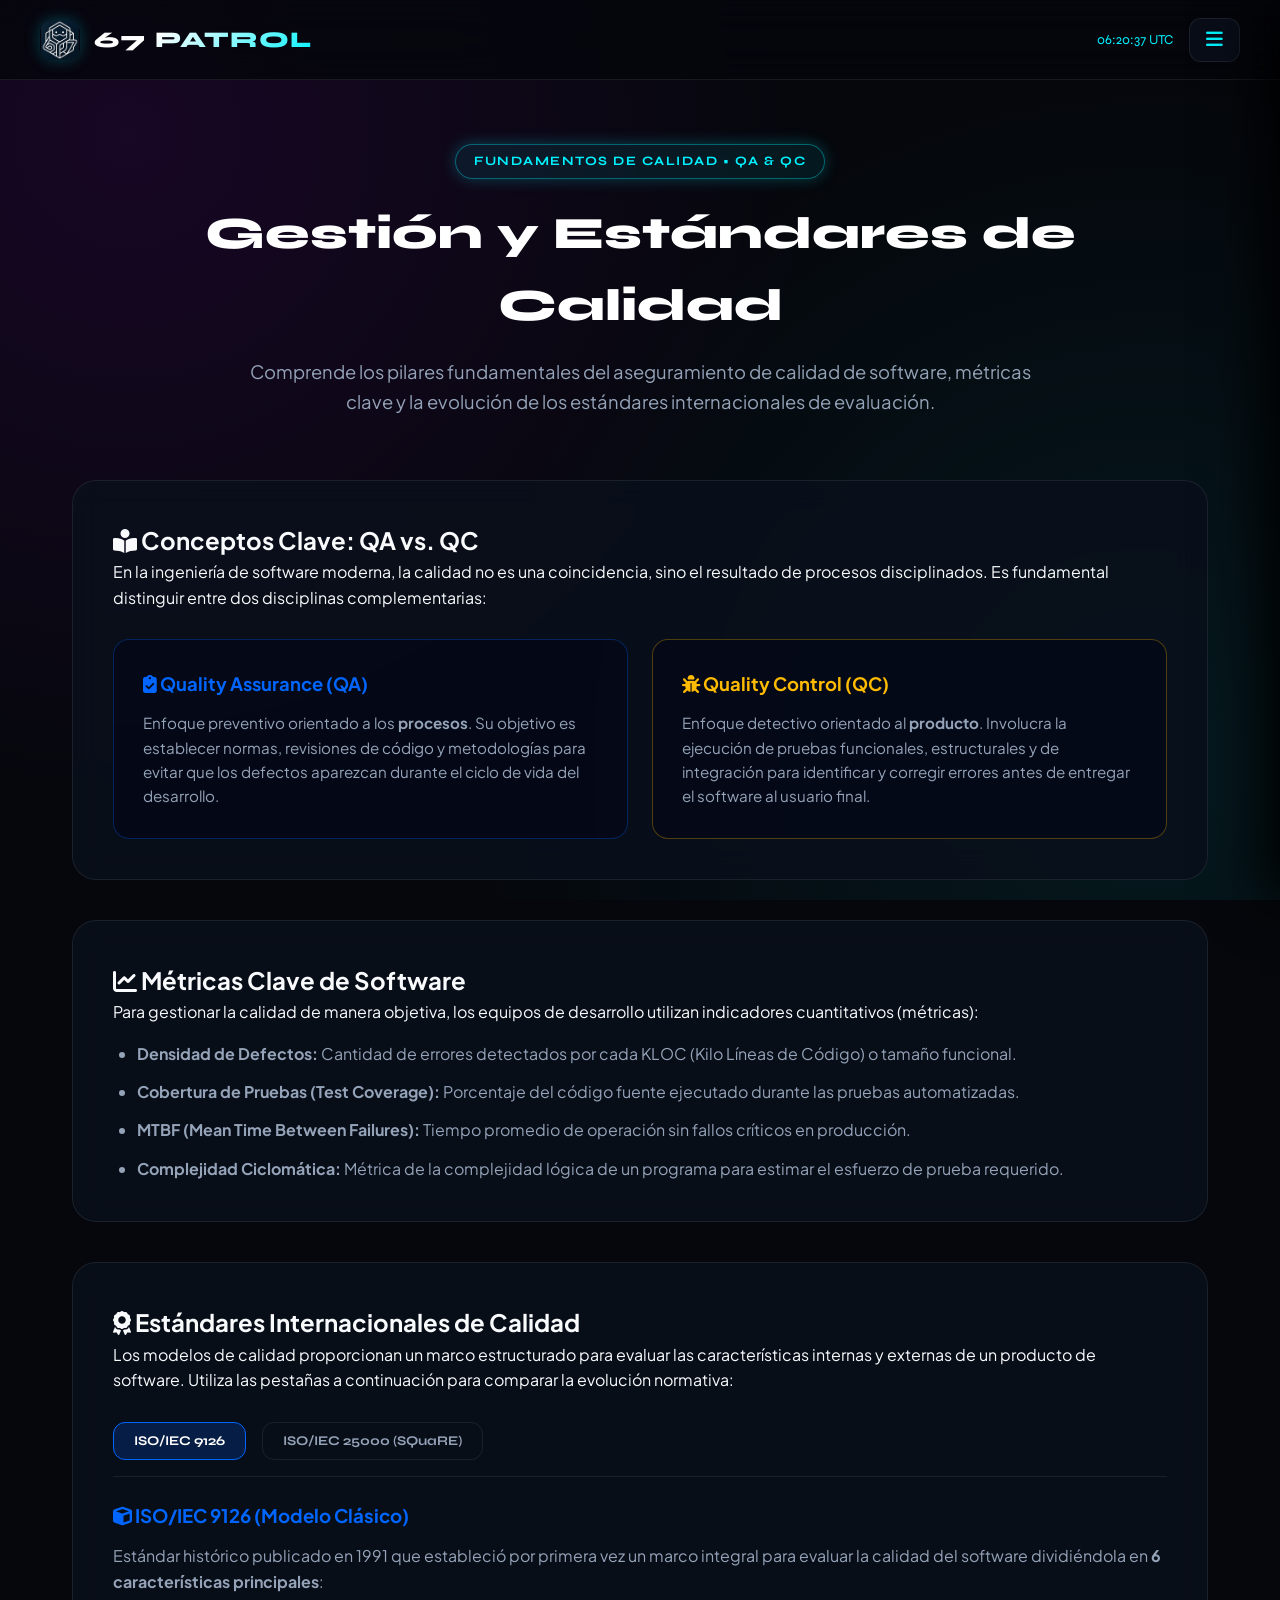
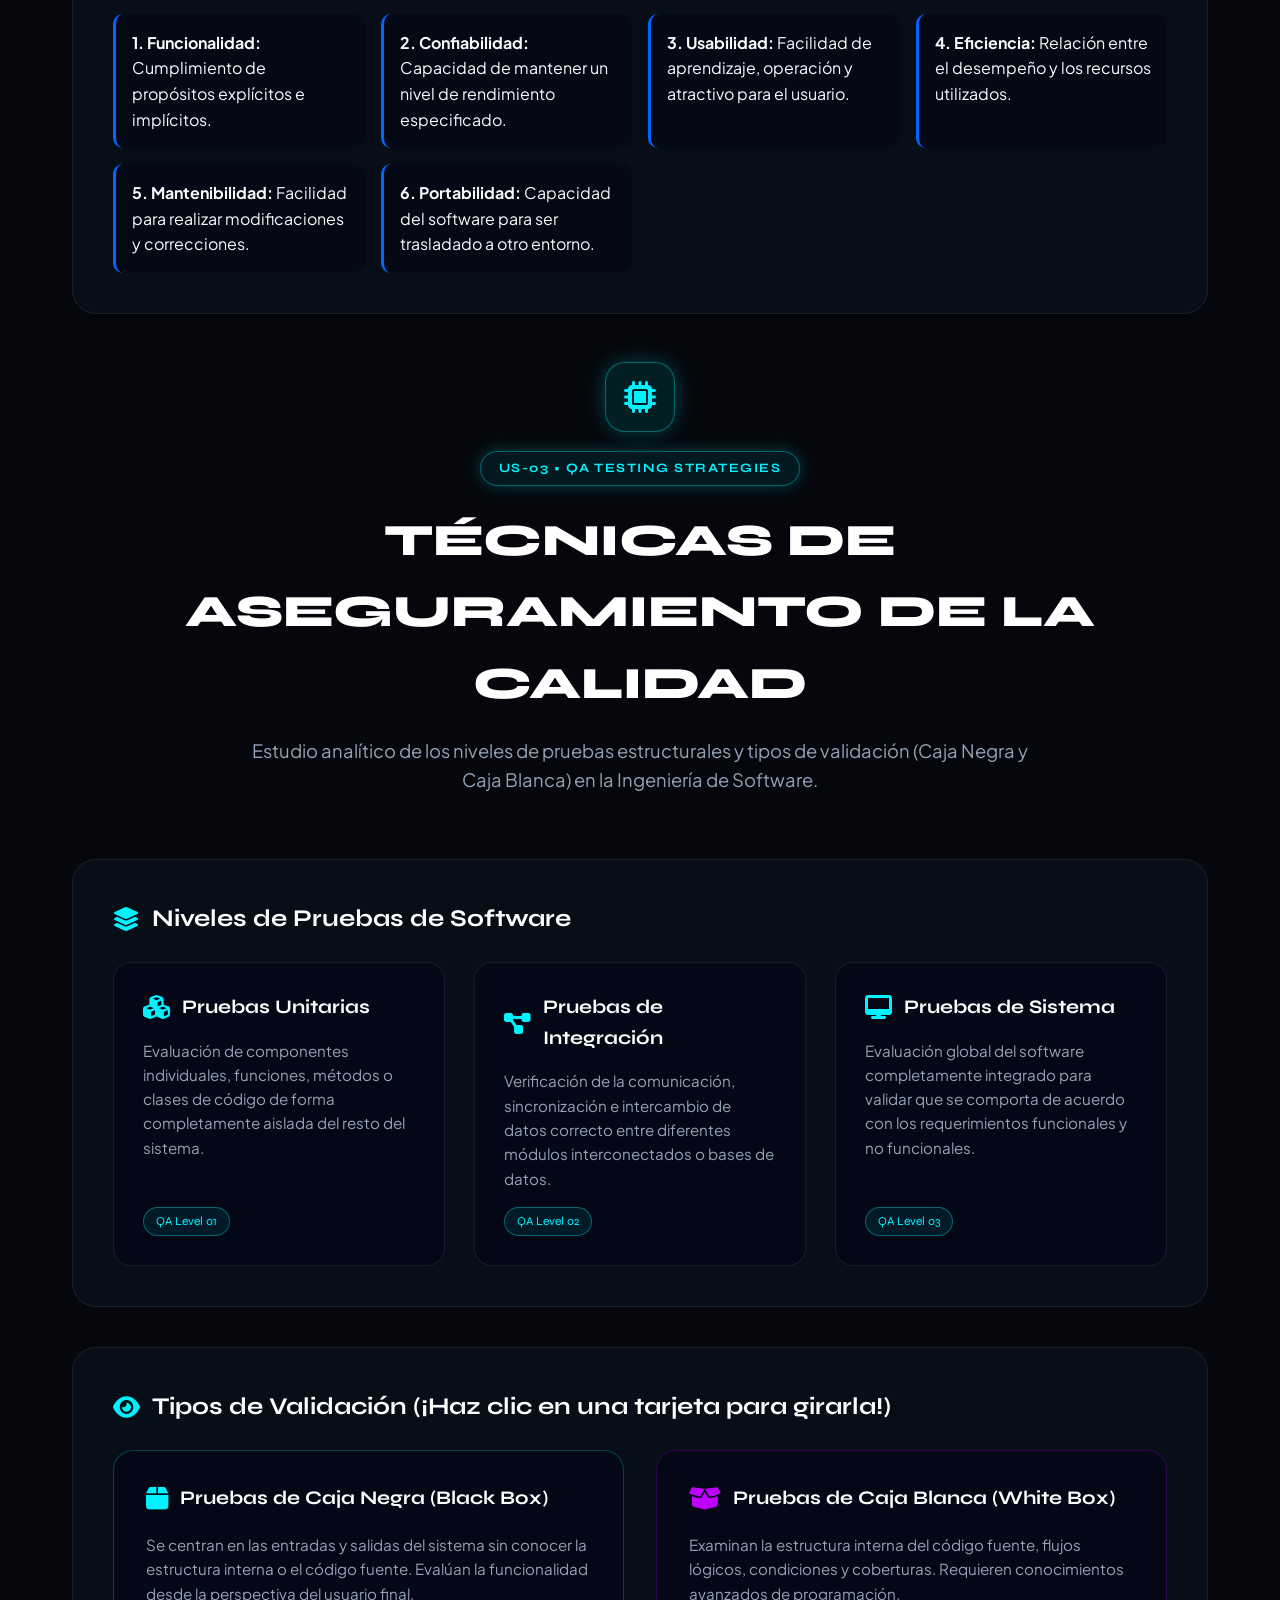
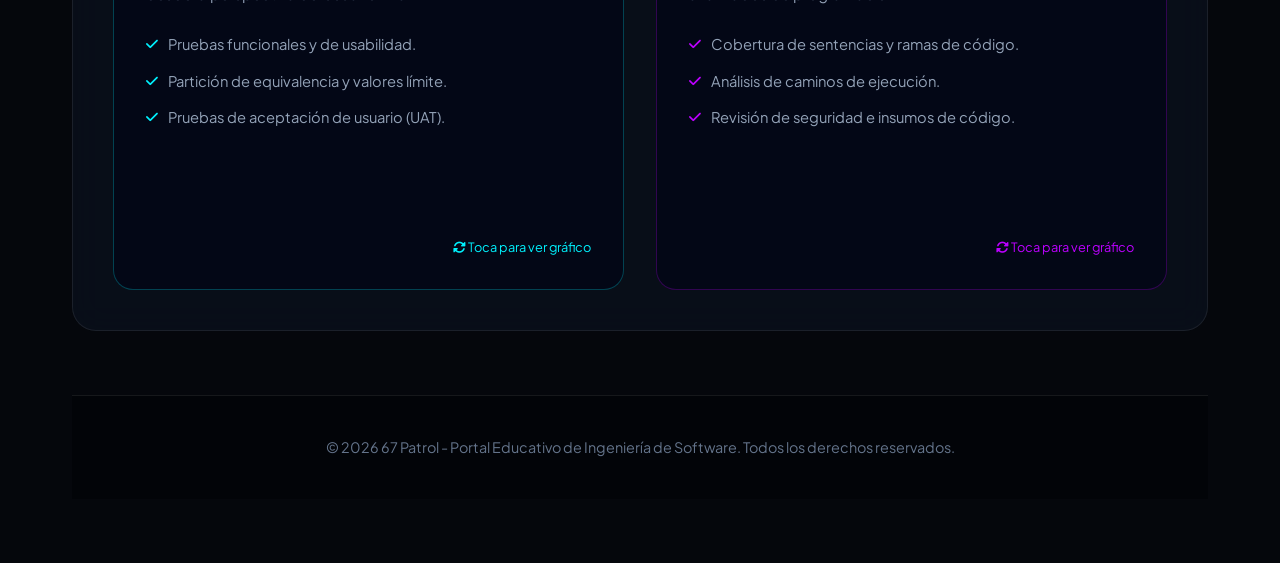
==== commit 8aea6410: "Arreglos" ====
--- a/gestion_calidad/gestion.html
+++ b/gestion_calidad/gestion.html
@@ -3,310 +3,387 @@
 <head>
   <meta charset="UTF-8">
   <meta name="viewport" content="width=device-width, initial-scale=1.0">
-  <title>67 PATROL - Gestion y Aseguramiento Avanzado</title>
+  <title>67 Patrol - Fundamentos de Calidad de Software</title>
   
-  <!-- Fuentes Google -->
+  <!-- Fuentes Google y FontAwesome -->
   <link rel="preconnect" href="https://fonts.googleapis.com">
   <link rel="preconnect" href="https://fonts.gstatic.com" crossorigin>
-  <link href="https://fonts.googleapis.com/css2?family=Orbitron:wght@500;700;900&family=Rajdhani:wght@500;600;700&display=swap" rel="stylesheet">
-  
+  <link href="https://fonts.googleapis.com/css2?family=Plus+Jakarta+Sans:wght@400;500;600;700;800&family=Syne:wght@700;800&display=swap" rel="stylesheet">
   <link rel="stylesheet" href="https://cdnjs.cloudflare.com/ajax/libs/font-awesome/6.4.0/css/all.min.css">
   
-  <!-- Estilos especificos del modulo de gestion -->
+  <!-- Hoja de Estilos -->
   <link rel="stylesheet" href="gestion.css">
 </head>
-<body class="tech-body">
-
-  <div class="cyber-grid"></div>
-  <div class="scanlines"></div>
-
-  <!-- NAVBAR TOP -->
-  <header class="cyber-navbar">
-    <a href="../index.html" class="brand-logo" id="btnLogoHome">
-      <div class="logo-shield">
-        <img src="../imagenes/Logo1.jpg" alt="67 Patrol Logo" class="custom-logo">
-      </div>
-      <div class="logo-info">
-        <span class="brand-name">67 PATROL</span>
-        <span class="brand-status"><span class="status-dot pulsing"></span> QA CORE ENGINE v3.4 // SECURE</span>
-      </div>
-    </a>
-
-    <div class="nav-controls">
-      <div class="live-clock" id="liveClock">00:00:00 UTC</div>
-      <button class="sys-menu-trigger" id="btnOpenDrawer">
-        <i class="fa-solid fa-terminal"></i>
-        <span>SISTEMA MENU</span>
+<body>
+
+  <!-- ========================================== -->
+  <!-- BARRA DE NAVEGACIÓN SUPERIOR               -->
+  <!-- ========================================== -->
+  <header class="header-bar">
+    <div class="logo-container">
+      <img src="../imagenes/Logo1.jpg" alt="Logotipo oficial de 67 Patrol" class="header-logo-img">
+      <span class="logo-text">67 PATROL</span>
+    </div>
+    <div style="display: flex; align-items: center; gap: 1rem;">
+      <span id="liveClock" style="font-family: var(--font-title); font-size: 0.85rem; color: var(--accent-cyan);"></span>
+      <button class="menu-toggle" id="btnOpenDrawer" aria-label="Abrir menú de navegación">
+        <i class="fa-solid fa-bars"></i>
       </button>
     </div>
   </header>
 
-  <!-- MENU DESPLEGABLE LATERAL (DRAWER) -->
+  <!-- ========================================== -->
+  <!-- MENÚ LATERAL DESPLEGABLE (DRAWER)          -->
+  <!-- ========================================== -->
+  <nav class="nav-drawer" id="navDrawer">
+    <div class="drawer-header">
+      <button class="close-drawer" id="closeDrawer" aria-label="Cerrar menú">&times;</button>
+    </div>
+    <ul class="drawer-menu">
+      <li>
+        <a href="index.html" class="active">
+          <i class="fa-solid fa-house"></i>
+          <span>INICIO</span>
+        </a>
+      </li>
+      <li>
+        <a href="gestion_calidad/gestion.html">
+          <i class="fa-solid fa-shield-halved"></i>
+          <span>GESTIÓN DE LA CALIDAD</span>
+        </a>
+      </li>
+
+      <li>
+        <a href="procesos_desarrollo/proceso.html">
+          <i class="fa-solid fa-code-branch"></i>
+          <span>PROCESOS DE DESARROLLO</span>
+        </a>
+      </li>
+      <!-- Modelos Tradicionales removido -->
+      <li>
+        <a href="metodologias_agiles/metodologias.html">
+          <i class="fa-solid fa-bolt"></i>
+          <span>METODOLOGÍAS ÁGILES</span>
+        </a>
+      </li>
+
+      <li>
+        <a href="recursos_aprendizajes/recurso.html">
+          <i class="fa-solid fa-spell-check"></i>
+          <span>RECURSOS Y APRENDIZAJE</span>
+        </a>
+      </li>
+  
+      <li>
+        <a href="herramientas_interactivas/herramientas.html">
+          <i class="fa-solid fa-laptop-code"></i>
+          <span>HERRAMIENTAS INTERACTIVAS</span>
+        </a>
+      </li>
+
+        <a href="sobre_nosotros/sobre_nosotros.html">
+          <i class="fa-solid fa-users"></i>
+          <span>SOBRE NOSOTROS</span>
+        </a>
+      </li>
+      <li>
+        <a href="formulario_contacto/contacto.html">
+          <i class="fa-solid fa-paper-plane"></i>
+          <span>CONTACTO</span>
+        </a>
+      </li>
+    </ul>
+  </nav>
   <div class="drawer-overlay" id="drawerOverlay"></div>
-  <aside class="menu-container" id="menuDrawer">
-    <button class="close-btn" id="btnCloseDrawer"><i class="fa-solid fa-xmark"></i></button>
+  <!-- ========================================== -->
+  <!-- CONTENEDOR PRINCIPAL                       -->
+  <!-- ========================================== -->
+  <main class="container">
     
-    <nav class="menu-nav">
-      <a href="../index.html" class="menu-item">
-        <i class="fa-solid fa-house"></i>
-        <span>INICIO / HOME</span>
-      </a>
-
-      <div class="dropdown-menu-item">
-        <a href="gestion.html" class="menu-item">
-          <i class="fa-solid fa-shield-halved"></i>
-          <span>GESTION DE LA CALIDAD</span>
-          <i class="fa-solid fa-chevron-down arrow-icon"></i>
-        </a>
-        <div class="submenu-container">
-          <a href="../Tecnicas_aseguramiento/tecnicas.html" class="submenu-item">
-            <i class="fa-solid fa-list-check"></i>
-            <span>Tecnicas de Aseguramiento</span>
-          </a>
-        </div>
-      </div>
-
-      <a href="../procesos_desarrollo/proceso.html" class="menu-item">
-        <i class="fa-solid fa-diagram-project"></i>
-        <span>PROCESOS DE DESARROLLO</span>
-      </a>
-
-      <a href="../metodologias_agiles/metodologias.html" class="menu-item">
-        <i class="fa-solid fa-bolt"></i>
-        <span>METODOLOGIAS AGILES</span>
-      </a>
-
-      <a href="../recursos_aprendizajes/recurso.html" class="menu-item">
-        <i class="fa-solid fa-book"></i>
-        <span>RECURSOS Y APRENDIZAJE</span>
-      </a>
-
-      <a href="../herramientas_interactivas/herramientas.html" class="menu-item">
-        <i class="fa-solid fa-sliders"></i>
-        <span>HERRAMIENTAS INTERACTIVAS</span>
-      </a>
-
-      <a href="../nosotros.html" class="menu-item">
-        <i class="fa-solid fa-users"></i>
-        <span>SOBRE NOSOTROS & CONTACTO</span>
-      </a>
-    </nav>
-  </aside>
-
-  <!-- CONTENEDOR PRINCIPAL -->
-  <main class="tech-main-container">
-
-    <section class="tech-header-box">
-      <div class="tech-header-tag">
-        // EXPEDIENTE TECNICO DE INGENIERIA DE SOFTWARE
-      </div>
-      <h1>
-        <i class="fa-solid fa-shield-halved"></i> GESTION Y ASEGURAMIENTO INTEGRAL DE LA CALIDAD
-      </h1>
-      <p>
-        Plataforma analitica avanzada para el estudio exhaustivo de modelos normativos (ISO/IEC 9126 e ISO/IEC 25000 SQuaRE), telemetria de codigo, metricas de defectos (DRE, Complejidad Ciclomatica) y arquitectura estratificada de pruebas.
-      </p>
-
-      <div class="tech-badges-row">
-        <div class="tech-badge-item">
-          <strong>ISO/IEC 25000</strong>
-          <span>Estandar SQuaRE Global</span>
-        </div>
-        <div class="tech-badge-item">
-          <strong>McCabe Metrics</strong>
-          <span>Analisis Ciclomatico Estructural</span>
-        </div>
-        <div class="tech-badge-item">
-          <strong>4 Niveles QA</strong>
-          <span>Piramide de Validacion</span>
-        </div>
-      </div>
-    </section>
-
-    <!-- MODULO 01 -->
-    <div class="module-title-container">
-      <div class="module-tag">MODULO 01 // MARCO TEORICO Y NORMATIVO</div>
-      <h2 class="section-subtitle">
-        <i class="fa-solid fa-book-bookmark"></i> EVOLUCION NORMATIVA: ISO 9126 VS. ISO 25000 (SQuaRE)
-      </h2>
-    </div>
-
-    <div class="tech-grid">
-      <div class="tech-card">
-        <div class="tech-card-header">
-          <h3><i class="fa-solid fa-landmark"></i> ISO/IEC 9126 (1991-2001)</h3>
-          <span class="card-badge">LEGADO CLASICO</span>
-        </div>
-        <p class="tech-card-desc">
-          Establecio el primer modelo formal de calidad del software estructurado en 6 caracteristicas troncales aplicadas tanto a la evaluacion interna como externa del producto.
+    <!-- ENCABEZADO DE LA SECCIÓN -->
+    <section class="hero-section">
+      <span class="badge-header">FUNDAMENTOS DE CALIDAD &bull; QA & QC</span>
+      <h1>Gestión y Estándares de Calidad</h1>
+      <p>
+        Comprende los pilares fundamentales del aseguramiento de calidad de software, métricas clave y la evolución de los estándares internacionales de evaluación.
+      </p>
+    </section>
+
+    <!-- BLOQUE 1: CONCEPTOS CLAVE DE QA Y QC -->
+    <section class="content-section">
+      <h2><i class="fa-solid fa-book-open-reader"></i> Conceptos Clave: QA vs. QC</h2>
+      <p>
+        En la ingeniería de software moderna, la calidad no es una coincidencia, sino el resultado de procesos disciplinados. Es fundamental distinguir entre dos disciplinas complementarias:
+      </p>
+      
+      <div class="concepts-grid" style="margin-top: 1.8rem; display: grid; grid-template-columns: repeat(auto-fit, minmax(280px, 1fr)); gap: 1.5rem;">
+        <div class="concept-box" style="background: rgba(2, 6, 23, 0.6); border: 1px solid rgba(0, 102, 255, 0.3); border-radius: 16px; padding: 1.8rem;">
+          <h3 style="color: var(--electric-blue); font-size: 1.15rem; margin-bottom: 0.8rem;"><i class="fa-solid fa-clipboard-check"></i> Quality Assurance (QA)</h3>
+          <p style="font-size: 0.95rem; color: var(--text-muted);">
+            Enfoque preventivo orientado a los <strong>procesos</strong>. Su objetivo es establecer normas, revisiones de código y metodologías para evitar que los defectos aparezcan durante el ciclo de vida del desarrollo.
+          </p>
+        </div>
+
+        <div class="concept-box" style="background: rgba(2, 6, 23, 0.6); border: 1px solid rgba(255, 187, 0, 0.3); border-radius: 16px; padding: 1.8rem;">
+          <h3 style="color: var(--laser-gold); font-size: 1.15rem; margin-bottom: 0.8rem;"><i class="fa-solid fa-bug"></i> Quality Control (QC)</h3>
+          <p style="font-size: 0.95rem; color: var(--text-muted);">
+            Enfoque detectivo orientado al <strong>producto</strong>. Involucra la ejecución de pruebas funcionales, estructurales y de integración para identificar y corregir errores antes de entregar el software al usuario final.
+          </p>
+        </div>
+      </div>
+    </section>
+
+    <!-- BLOQUE 2: MÉTRICAS DE CALIDAD -->
+    <section class="content-section">
+      <h2><i class="fa-solid fa-chart-line"></i> Métricas Clave de Software</h2>
+      <p>
+        Para gestionar la calidad de manera objetiva, los equipos de desarrollo utilizan indicadores cuantitativos (métricas):
+      </p>
+      <ul style="margin-top: 1rem; padding-left: 1.5rem; display: flex; flex-direction: column; gap: 0.8rem; color: var(--text-muted);">
+        <li><strong>Densidad de Defectos:</strong> Cantidad de errores detectados por cada KLOC (Kilo Líneas de Código) o tamaño funcional.</li>
+        <li><strong>Cobertura de Pruebas (Test Coverage):</strong> Porcentaje del código fuente ejecutado durante las pruebas automatizadas.</li>
+        <li><strong>MTBF (Mean Time Between Failures):</strong> Tiempo promedio de operación sin fallos críticos en producción.</li>
+        <li><strong>Complejidad Ciclomática:</strong> Métrica de la complejidad lógica de un programa para estimar el esfuerzo de prueba requerido.</li>
+      </ul>
+    </section>
+
+    <!-- BLOQUE 3: ESTÁNDARES INTERNACIONALES (SISTEMA DE PESTAÑAS / TABS) -->
+    <section class="content-section">
+      <h2><i class="fa-solid fa-award"></i> Estándares Internacionales de Calidad</h2>
+      <p>
+        Los modelos de calidad proporcionan un marco estructurado para evaluar las características internas y externas de un producto de software. Utiliza las pestañas a continuación para comparar la evolución normativa:
+      </p>
+
+      <!-- Botones de Pestañas (Tabs) -->
+      <div class="tabs-header" style="display: flex; gap: 1rem; margin: 1.8rem 0 1.5rem 0; border-bottom: 1px solid var(--border-glass); padding-bottom: 1rem;">
+        <button class="tab-btn active" data-tab="iso9126" style="background: rgba(0, 102, 255, 0.2); border: 1px solid var(--electric-blue); color: #ffffff; padding: 10px 20px; border-radius: 12px; cursor: pointer; font-family: var(--font-title); font-weight: 700;">ISO/IEC 9126</button>
+        <button class="tab-btn" data-tab="iso25000" style="background: transparent; border: 1px solid var(--border-glass); color: var(--text-muted); padding: 10px 20px; border-radius: 12px; cursor: pointer; font-family: var(--font-title); font-weight: 700;">ISO/IEC 25000 (SQuaRE)</button>
+      </div>
+
+      <!-- Contenido de Pestaña 1: ISO 9126 -->
+      <div class="tab-content active" id="iso9126" style="display: block;">
+        <h3 style="color: var(--electric-blue); margin-bottom: 0.8rem;"><i class="fa-solid fa-cube"></i> ISO/IEC 9126 (Modelo Clásico)</h3>
+        <p style="margin-bottom: 1.2rem; color: var(--text-muted);">
+          Estándar histórico publicado en 1991 que estableció por primera vez un marco integral para evaluar la calidad del software dividiéndola en <strong>6 características principales</strong>:
         </p>
-        <div class="tech-card-footer-info">
-          <div class="tech-detail-row"><strong>Caracteristicas:</strong> Funcionalidad, Fiabilidad, Usabilidad, Eficiencia, Mantenibilidad, Portabilidad.</div>
-        </div>
-      </div>
-
-      <div class="tech-card">
-        <div class="tech-card-header">
-          <h3><i class="fa-solid fa-shield-halved"></i> ISO/IEC 25000 SQuaRE</h3>
-          <span class="card-badge emerald-badge">ESTANDAR MODULAR</span>
-        </div>
-        <p class="tech-card-desc">
-          Reemplazo moderno que unifica criterios mediante un sistema de divisiones (2500n a 2504n), integrando explicitamente la Seguridad y la Compatibilidad.
+        <div class="iso-grid" style="display: grid; grid-template-columns: repeat(auto-fit, minmax(240px, 1fr)); gap: 1rem;">
+          <div style="background: rgba(2, 6, 23, 0.5); padding: 1rem; border-radius: 10px; border-left: 3px solid var(--electric-blue);">
+            <strong>1. Funcionalidad:</strong> Cumplimiento de propósitos explícitos e implícitos.
+          </div>
+          <div style="background: rgba(2, 6, 23, 0.5); padding: 1rem; border-radius: 10px; border-left: 3px solid var(--electric-blue);">
+            <strong>2. Confiabilidad:</strong> Capacidad de mantener un nivel de rendimiento especificado.
+          </div>
+          <div style="background: rgba(2, 6, 23, 0.5); padding: 1rem; border-radius: 10px; border-left: 3px solid var(--electric-blue);">
+            <strong>3. Usabilidad:</strong> Facilidad de aprendizaje, operación y atractivo para el usuario.
+          </div>
+          <div style="background: rgba(2, 6, 23, 0.5); padding: 1rem; border-radius: 10px; border-left: 3px solid var(--electric-blue);">
+            <strong>4. Eficiencia:</strong> Relación entre el desempeño y los recursos utilizados.
+          </div>
+          <div style="background: rgba(2, 6, 23, 0.5); padding: 1rem; border-radius: 10px; border-left: 3px solid var(--electric-blue);">
+            <strong>5. Mantenibilidad:</strong> Facilidad para realizar modificaciones y correcciones.
+          </div>
+          <div style="background: rgba(2, 6, 23, 0.5); padding: 1rem; border-radius: 10px; border-left: 3px solid var(--electric-blue);">
+            <strong>6. Portabilidad:</strong> Capacidad del software para ser trasladado a otro entorno.
+          </div>
+        </div>
+      </div>
+
+      <!-- Contenido de Pestaña 2: ISO 25000 -->
+      <div class="tab-content" id="iso25000" style="display: none;">
+        <h3 style="color: var(--laser-gold); margin-bottom: 0.8rem;"><i class="fa-solid fa-shield-halved"></i> ISO/IEC 25000 - SQuaRE (Modelo Actual)</h3>
+        <p style="margin-bottom: 1.2rem; color: var(--text-muted);">
+          <em>System and Software Quality Requirements and Evaluation</em>. Es la evolución moderna que reemplaza a la ISO 9126. Organiza la evaluación en 5 divisiones clave para un control integral:
         </p>
-        <div class="tech-card-footer-info">
-          <div class="tech-detail-row"><strong>Gestion de Calidad:</strong> 2500n</div>
-          <div class="tech-detail-row"><strong>Modelo de Calidad:</strong> 2501n</div>
-          <div class="tech-detail-row"><strong>Medicion y Requisitos:</strong> 2502n-3n</div>
-        </div>
-      </div>
-
-      <div class="tech-card">
-        <div class="tech-card-header">
-          <h3><i class="fa-solid fa-triangle-exclamation"></i> QA vs. QC vs. Testing</h3>
-          <span class="card-badge orange-badge">GOBIERNO QA</span>
-        </div>
-        <p class="tech-card-desc">
-          Delimitacion estricta de dominios para optimizar la gobernanza del ciclo de vida del software (SDLC) y evitar la superposicion de roles operativos.
-        </p>
-        <div class="tech-card-footer-info">
-          <div class="tech-detail-row"><strong>QA:</strong> Proceso preventivo sistemico.</div>
-          <div class="tech-detail-row"><strong>QC:</strong> Verificacion de calidad del entregable.</div>
-          <div class="tech-detail-row"><strong>Testing:</strong> Ejecucion y deteccion de fallos.</div>
-        </div>
-      </div>
-    </div>
-
-    <!-- MODULO 02 -->
-    <div class="module-title-container">
-      <div class="module-tag">MODULO 02 // INGENIERIA CUANTITATIVA</div>
-      <h2 class="section-subtitle">
-        <i class="fa-solid fa-chart-line"></i> METRICAS DE CODIGO Y EFICIENCIA DE DEFECTOS (DRE)
-      </h2>
-    </div>
-
-    <div class="tech-grid">
-      <div class="tech-card">
-        <div class="tech-card-header">
-          <h3><i class="fa-solid fa-code-branch"></i> Complejidad Ciclomatica V(G)</h3>
-          <span class="card-badge">McCabe (1976)</span>
-        </div>
-        <p class="tech-card-desc">
-          Mide la complejidad estructural cuantitativa del codigo fuente contando el numero de caminos linealmente independientes a traves del grafo de flujo de control.
-        </p>
-        <div class="code-formula-box">
-          V(G) = E - N + 2P
-        </div>
-        <div class="metric-legend">
-          <div><span style="color: #00ff88;">●</span> 1–10: Codigo estructurado, bajo riesgo.</div>
-          <div><span style="color: #ffbb00;">●</span> 11–20: Complejidad moderada, riesgo medio.</div>
-          <div><span style="color: #ff1e38;">●</span> > 50: Codigo altamente inestable y propenso a fallos.</div>
-        </div>
-      </div>
-
-      <div class="tech-card">
-        <div class="tech-card-header">
-          <h3><i class="fa-solid fa-bullseye"></i> Eficiencia de Deteccion (DRE)</h3>
-          <span class="card-badge emerald-badge">EFICACIA QA</span>
-        </div>
-        <p class="tech-card-desc">
-          Evalua la capacidad del equipo de desarrollo y QA para capturar errores antes de que el software sea liberado al entorno de produccion.
-        </p>
-        <div class="code-formula-box">
-          DRE = B / (B + C) * 100%
-        </div>
-        <div class="metric-legend-text">
-          Donde <strong>B</strong> = Errores detectados antes de entrega, <strong>C</strong> = Errores reportados por produccion.
-        </div>
-      </div>
-    </div>
-
-    <!-- MODULO 03 -->
-    <div class="module-title-container">
-      <div class="module-tag">MODULO 03 // ARQUITECTURA DE VALIDACION</div>
-      <h2 class="section-subtitle">
-        <i class="fa-solid fa-layer-group"></i> PIRAMIDE Y NIVELES DE PRUEBAS DEL SOFTWARE
-      </h2>
-    </div>
-
-    <div class="tech-card qa-table-container">
-      <div class="qa-table-header">
-        <div>Nivel de Validacion</div>
-        <div>Alcance y Componentes</div>
-        <div>Herramientas Estandar</div>
-        <div>Objetivo Tecnico Principal</div>
-      </div>
-
-      <div class="qa-table-row">
-        <div><strong class="qa-level-tag">NIVEL 01</strong> Pruebas Unitarias</div>
-        <div class="qa-muted">Funciones, metodos, clases y algoritmos individuales aislados.</div>
-        <div>JUnit, Jest, PyTest, NUnit</div>
-        <div class="qa-muted">Verificar la correccion logica elemental de fragmentos minimos.</div>
-      </div>
-
-      <div class="qa-table-row">
-        <div><strong class="qa-level-tag">NIVEL 02</strong> Pruebas de Integracion</div>
-        <div class="qa-muted">Comunicacion entre modulos, llamadas REST APIs y bases de datos.</div>
-        <div>Postman, REST Assured, Testcontainers</div>
-        <div class="qa-muted">Garantizar la sincronizacion y transferencia correcta de datos.</div>
-      </div>
-
-      <div class="qa-table-row">
-        <div><strong class="qa-level-tag">NIVEL 03</strong> Pruebas de Sistema (E2E)</div>
-        <div class="qa-muted">Flujos de usuario completos simulados en interfaces graficas/navegador.</div>
-        <div>Cypress, Playwright, Selenium</div>
-        <div class="qa-muted">Validar el comportamiento integral emulando interacciones reales.</div>
-      </div>
-
-      <div class="qa-table-row last-row">
-        <div><strong class="qa-level-tag">NIVEL 04</strong> Pruebas de Aceptacion (UAT)</div>
-        <div class="qa-muted">Validacion de criterios de negocio funcionales junto al cliente o PO.</div>
-        <div>Cucumber, SpecFlow, Criterios BDD</div>
-        <div class="qa-muted">Certificar formalmente que el sistema satisface las metas operativas.</div>
-      </div>
-    </div>
-
-  </main>
-
-  <!-- PIE DE PAGINA -->
-  <footer class="team-footer">
-    <div class="footer-header">
-      <h3><i class="fa-solid fa-users-gear"></i> EQUIPO DE DESARROLLO Y GESTION - 67 PATROL</h3>
-      <p>Creditos y roles oficiales de los participantes del proyecto educativo</p>
-    </div>
-
-    <div class="team-cards-grid">
-      <div class="team-card-member">
-        <div class="member-icon"><i class="fa-solid fa-pen-nib"></i></div>
-        <h4>Juan Altomare</h4>
-        <span class="member-role">Disenador</span>
-      </div>
-      <div class="team-card-member">
-        <div class="member-icon"><i class="fa-solid fa-bug-slash"></i></div>
-        <h4>Arias Morena</h4>
-        <span class="member-role">Tester</span>
-      </div>
-      <div class="team-card-member">
-        <div class="member-icon"><i class="fa-solid fa-laptop-code"></i></div>
-        <h4>Fran Ainara</h4>
-        <span class="member-role">Disenadora y Programadora</span>
-      </div>
-      <div class="team-card-member">
-        <div class="member-icon"><i class="fa-solid fa-vial-circle-check"></i></div>
-        <h4>Leiva Dana</h4>
-        <span class="member-role">Tester</span>
-      </div>
-      <div class="team-card-member">
-        <div class="member-icon"><i class="fa-solid fa-diagram-project"></i></div>
-        <h4>Resoagli Bautista</h4>
-        <span class="member-role">Scrum Master y Programador</span>
-      </div>
-    </div>
-
-    <div class="footer-bottom-bar">
-      <p>2026 67 Patrol - Portal Educativo de Ingenieria de Software. Todos los derechos reservados.</p>
-    </div>
+        <div class="iso-grid" style="display: grid; grid-template-columns: repeat(auto-fit, minmax(240px, 1fr)); gap: 1rem;">
+          <div style="background: rgba(2, 6, 23, 0.5); padding: 1rem; border-radius: 10px; border-left: 3px solid var(--laser-gold);">
+            <strong>ISO 2501n (Gestión de Calidad):</strong> Modelo de calidad del producto y del uso.
+          </div>
+          <div style="background: rgba(2, 6, 23, 0.5); padding: 1rem; border-radius: 10px; border-left: 3px solid var(--laser-gold);">
+            <strong>ISO 2502n (Medición de Calidad):</strong> Métricas internas y externas del software.
+          </div>
+          <div style="background: rgba(2, 6, 23, 0.5); padding: 1rem; border-radius: 10px; border-left: 3px solid var(--laser-gold);">
+            <strong>ISO 2503n (Requisitos de Calidad):</strong> Especificación de metas de calidad.
+          </div>
+          <div style="background: rgba(2, 6, 23, 0.5); padding: 1rem; border-radius: 10px; border-left: 3px solid var(--laser-gold);">
+            <strong>ISO 2504n (Evaluación de Calidad):</strong> Guías y soporte para el proceso de evaluación.
+          </div>
+        </div>
+      </div>
+    </section>
+
+    <!-- ========================================== -->
+    <!-- INFORMACIÓN INTEGRADA DESDE TÉCNICAS.HTML   -->
+    <!-- ========================================== -->
+
+    <!-- Hero Banner de Técnicas -->
+    <section class="hero-banner" style="margin-top: 3rem;">
+      <div class="hero-icon-box">
+        <i class="fa-solid fa-microchip"></i>
+      </div>
+      <span class="badge-header">US-03 &bull; QA TESTING STRATEGIES</span>
+      <h1>TÉCNICAS DE ASEGURAMIENTO DE LA CALIDAD</h1>
+      <p>
+        Estudio analítico de los niveles de pruebas estructurales y tipos de validación 
+        (Caja Negra y Caja Blanca) en la Ingeniería de Software.
+      </p>
+    </section>
+
+    <!-- Sección Niveles de Pruebas -->
+    <section class="section-block">
+      <div class="section-title">
+        <i class="fa-solid fa-layer-group"></i>
+        <h2>Niveles de Pruebas de Software</h2>
+      </div>
+
+      <div class="grid-cards">
+        
+        <article class="info-card">
+          <div class="card-top">
+            <i class="fa-solid fa-cubes card-icon"></i>
+            <h3>Pruebas Unitarias</h3>
+          </div>
+          <p>
+            Evaluación de componentes individuales, funciones, métodos o clases de código de forma completamente aislada del resto del sistema.
+          </p>
+          <div class="card-footer-tag">QA Level 01</div>
+        </article>
+
+        <article class="info-card">
+          <div class="card-top">
+            <i class="fa-solid fa-diagram-project card-icon"></i>
+            <h3>Pruebas de Integración</h3>
+          </div>
+          <p>
+            Verificación de la comunicación, sincronización e intercambio de datos correcto entre diferentes módulos interconectados o bases de datos.
+          </p>
+          <div class="card-footer-tag">QA Level 02</div>
+        </article>
+
+        <article class="info-card">
+          <div class="card-top">
+            <i class="fa-solid fa-desktop card-icon"></i>
+            <h3>Pruebas de Sistema</h3>
+          </div>
+          <p>
+            Evaluación global del software completamente integrado para validar que se comporta de acuerdo con los requerimientos funcionales y no funcionales.
+          </p>
+          <div class="card-footer-tag">QA Level 03</div>
+        </article>
+
+      </div>
+    </section>
+
+    <!-- Sección Tipos de Validación (Tarjetas Giratorias 3D - Flip Cards) -->
+    <section class="section-block">
+      <div class="section-title">
+        <i class="fa-solid fa-eye"></i>
+        <h2>Tipos de Validación (¡Haz clic en una tarjeta para girarla!)</h2>
+      </div>
+
+      <div class="grid-two-columns">
+        
+        <!-- Tarjeta 1: Caja Negra (Flip Card) -->
+        <div class="flip-card">
+          <div class="flip-card-inner">
+            <!-- Frente de la Tarjeta -->
+            <div class="flip-card-front type-card black-box">
+              <div class="type-header">
+                <i class="fa-solid fa-box"></i>
+                <h3>Pruebas de Caja Negra (Black Box)</h3>
+              </div>
+              <p>
+                Se centran en las entradas y salidas del sistema sin conocer la estructura interna o el código fuente. Evalúan la funcionalidad desde la perspectiva del usuario final.
+              </p>
+              <ul class="type-list">
+                <li><i class="fa-solid fa-check"></i> Pruebas funcionales y de usabilidad.</li>
+                <li><i class="fa-solid fa-check"></i> Partición de equivalencia y valores límite.</li>
+                <li><i class="fa-solid fa-check"></i> Pruebas de aceptación de usuario (UAT).</li>
+              </ul>
+              <div style="margin-top: auto; font-size: 0.8rem; color: var(--accent-cyan); text-align: right;">
+                <i class="fa-solid fa-rotate"></i> Toca para ver gráfico
+              </div>
+            </div>
+
+            <!-- Dorso de la Tarjeta (Gráfico Conceptual Caja Negra) -->
+            <div class="flip-card-back type-card black-box-back">
+              <div class="type-header">
+                <i class="fa-solid fa-chart-pie"></i>
+                <h3>Diagrama: Caja Negra</h3>
+              </div>
+              <div class="diagram-container">
+                <div class="diagram-box input-node">Entradas (Datos / Acciones)</div>
+                <div class="diagram-arrow"><i class="fa-solid fa-arrow-right"></i></div>
+                <div class="diagram-box process-node">[ ? ] Sistema / Oculto</div>
+                <div class="diagram-arrow"><i class="fa-solid fa-arrow-right"></i></div>
+                <div class="diagram-box output-node">Salidas (Resultados)</div>
+              </div>
+              <p style="font-size: 0.88rem; color: var(--text-muted); margin-top: 1rem;">
+                El evaluador solo valida la correspondencia correcta entre el estímulo de entrada y la respuesta obtenida en la salida.
+              </p>
+              <div style="margin-top: auto; font-size: 0.8rem; color: var(--accent-cyan);">
+                <i class="fa-solid fa-rotate"></i> Toca para volver
+              </div>
+            </div>
+          </div>
+        </div>
+
+        <!-- Tarjeta 2: Caja Blanca (Flip Card) -->
+        <div class="flip-card">
+          <div class="flip-card-inner">
+            <!-- Frente de la Tarjeta -->
+            <div class="flip-card-front type-card white-box">
+              <div class="type-header">
+                <i class="fa-solid fa-box-open"></i>
+                <h3>Pruebas de Caja Blanca (White Box)</h3>
+              </div>
+              <p>
+                Examinan la estructura interna del código fuente, flujos lógicos, condiciones y coberturas. Requieren conocimientos avanzados de programación.
+              </p>
+              <ul class="type-list">
+                <li><i class="fa-solid fa-check"></i> Cobertura de sentencias y ramas de código.</li>
+                <li><i class="fa-solid fa-check"></i> Análisis de caminos de ejecución.</li>
+                <li><i class="fa-solid fa-check"></i> Revisión de seguridad e insumos de código.</li>
+              </ul>
+              <div style="margin-top: auto; font-size: 0.8rem; color: var(--accent-purple); text-align: right;">
+                <i class="fa-solid fa-rotate"></i> Toca para ver gráfico
+              </div>
+            </div>
+
+            <!-- Dorso de la Tarjeta (Gráfico Conceptual Caja Blanca) -->
+            <div class="flip-card-back type-card white-box-back">
+              <div class="type-header">
+                <i class="fa-solid fa-code-branch"></i>
+                <h3>Diagrama: Caja Blanca (Flujo Lógico)</h3>
+              </div>
+              <div class="flowchart-container">
+                <div class="flow-node">Inicio Código</div>
+                <div class="flow-line"></div>
+                <div class="flow-decision">¿Condición X?</div>
+                <div class="flow-branches">
+                  <span class="branch-tag">True</span>
+                  <span class="branch-tag">False</span>
+                </div>
+                <div class="flow-node">Ruta Interna / Cobertura de Ramas</div>
+              </div>
+              <p style="font-size: 0.88rem; color: var(--text-muted); margin-top: 1rem;">
+                Análisis directo de instrucciones, bucles y condiciones lógicas internas desarrolladas en el software.
+              </p>
+              <div style="margin-top: auto; font-size: 0.8rem; color: var(--accent-purple);">
+                <i class="fa-solid fa-rotate"></i> Toca para volver
+              </div>
+            </div>
+          </div>
+        </div>
+
+      </div>
+    </section>
+
+
+  <footer class="footer">
+    <p>&copy; 2026 67 Patrol - Portal Educativo de Ingeniería de Software. Todos los derechos reservados.</p>
   </footer>
 
+  <!-- Archivo JavaScript -->
   <script src="gestion.js"></script>
 </body>
 </html>
--- a/gestion_calidad/gestion.css
+++ b/gestion_calidad/gestion.css
@@ -1,469 +1,728 @@
+/* ========================================================== */
+/* ESTILOS DE GESTIÓN Y CALIDAD - 67 PATROL (gestion.css)     */
+/* ========================================================== */
+
+@import url('https://fonts.googleapis.com/css2?family=Plus+Jakarta+Sans:wght@400;500;600;700;800&family=Syne:wght@600;700;800&display=swap');
+
 :root {
-  --primary-cyan: #00f3ff;
-  --primary-glow: rgba(0, 243, 255, 0.25);
-  --bg-dark: #030712;
-  --bg-card: rgba(15, 23, 42, 0.75);
-  --border-card: rgba(0, 243, 255, 0.2);
+  --bg-main: #05070c;
+  --bg-card: rgba(10, 16, 28, 0.85);
+  --bg-drawer: #020408;
+
+  --accent-cyan: #00f2fe;
+  --electric-blue: #0066ff;
+  --cyan-glow: rgba(0, 242, 254, 0.25);
+  --accent-purple: #bd00ff;
+  --purple-glow: rgba(189, 0, 255, 0.3);
+  --laser-gold: #ffbb00;
+
   --text-main: #f8fafc;
   --text-muted: #94a3b8;
-  --emerald-neon: #00ff88;
-}
-
-*, *::before, *::after {
+  --text-sub: #64748b;
+
+  --border-glass: rgba(255, 255, 255, 0.08);
+  --border-cyan: rgba(0, 242, 254, 0.35);
+
+  --font-title: 'Syne', sans-serif;
+  --font-body: 'Plus Jakarta Sans', sans-serif;
+}
+
+* {
   box-sizing: border-box;
   margin: 0;
   padding: 0;
 }
 
-body.tech-body {
-  background-color: var(--bg-dark);
+body {
+  background-color: var(--bg-main);
+  background-image: 
+    radial-gradient(circle at 10% 15%, rgba(189, 0, 255, 0.1) 0%, transparent 50%),
+    radial-gradient(circle at 90% 85%, rgba(0, 242, 254, 0.08) 0%, transparent 50%);
+  background-attachment: fixed;
   color: var(--text-main);
-  font-family: 'Rajdhani', sans-serif;
-  min-height: 100vh;
-  display: flex;
-  flex-direction: column;
+  font-family: var(--font-body);
+  line-height: 1.6;
   overflow-x: hidden;
 }
 
-/* NAVBAR SUPERIOR */
-.cyber-navbar {
+/* --- NAVBAR SUPERIOR --- */
+.header-bar {
   display: flex;
   justify-content: space-between;
   align-items: center;
-  padding: 1rem 2.5rem;
-  background: rgba(3, 7, 18, 0.9);
-  border-bottom: 1px solid var(--border-card);
-  backdrop-filter: blur(12px);
+  padding: 1.1rem 2.5rem;
+  background: rgba(5, 7, 12, 0.85);
+  backdrop-filter: blur(20px);
+  -webkit-backdrop-filter: blur(20px);
+  border-bottom: 1px solid var(--border-glass);
   position: sticky;
   top: 0;
-  z-index: 1000;
-}
-
-.brand-logo {
-  display: flex;
-  align-items: center;
-  gap: 12px;
+  z-index: 100;
+}
+
+.logo-container {
+  display: flex;
+  align-items: center;
+  gap: 14px;
+}
+
+.header-logo-img {
+  width: 40px;
+  height: 40px;
+  object-fit: contain;
+  border-radius: 12px;
+  box-shadow: 0 0 15px var(--cyan-glow);
+}
+
+.logo-text {
+  font-family: var(--font-title);
+  font-size: 1.4rem;
+  font-weight: 800;
+  color: #ffffff;
+  letter-spacing: 1px;
+  background: linear-gradient(135deg, #ffffff 30%, var(--accent-cyan) 100%);
+  -webkit-background-clip: text;
+  -webkit-text-fill-color: transparent;
+}
+
+.menu-toggle {
+  background: var(--bg-card);
+  border: 1px solid var(--border-glass);
+  color: var(--accent-cyan);
+  font-size: 1.2rem;
+  padding: 10px 16px;
+  border-radius: 12px;
+  cursor: pointer;
+  transition: all 0.3s cubic-bezier(0.16, 1, 0.3, 1);
+}
+
+.menu-toggle:hover {
+  background: var(--accent-cyan);
+  color: #05070c;
+  box-shadow: 0 0 20px var(--cyan-glow);
+  transform: translateY(-2px);
+}
+
+/* --- MENÚ LATERAL DESPLEGABLE (DRAWER) --- */
+.nav-drawer {
+  position: fixed;
+  top: 0;
+  right: -360px;
+  width: 360px;
+  height: 100vh;
+  background-color: var(--bg-drawer);
+  border-left: 1px solid var(--border-glass);
+  box-shadow: -20px 0 50px rgba(0, 0, 0, 0.9);
+  z-index: 200;
+  transition: right 0.4s cubic-bezier(0.16, 1, 0.3, 1);
+  padding: 2.5rem 2rem;
+  overflow-y: auto;
+}
+
+.nav-drawer.open {
+  right: 0;
+}
+
+.drawer-header {
+  display: flex;
+  justify-content: flex-end;
+  margin-bottom: 2.5rem;
+}
+
+.close-drawer {
+  background: rgba(255, 255, 255, 0.05);
+  border: 1px solid var(--border-glass);
+  color: #ffffff;
+  width: 38px;
+  height: 38px;
+  border-radius: 50%;
+  font-size: 1.4rem;
+  cursor: pointer;
+  display: flex;
+  align-items: center;
+  justify-content: center;
+  transition: all 0.3s ease;
+}
+
+.close-drawer:hover {
+  background: var(--accent-purple);
+  border-color: transparent;
+  box-shadow: 0 0 15px var(--purple-glow);
+}
+
+.drawer-menu {
+  list-style: none;
+  display: flex;
+  flex-direction: column;
+  gap: 0.8rem;
+}
+
+.drawer-menu a {
+  color: var(--text-muted);
   text-decoration: none;
-}
-
-.custom-logo {
-  width: 42px;
-  height: 42px;
-  border-radius: 8px;
-  border: 1.5px solid var(--primary-cyan);
-  object-fit: cover;
-  box-shadow: 0 0 10px var(--primary-glow);
-}
-
-.logo-info {
-  display: flex;
-  flex-direction: column;
-}
-
-.brand-name {
-  font-family: 'Orbitron', sans-serif;
+  font-family: var(--font-title);
+  font-size: 0.9rem;
+  font-weight: 700;
+  display: flex;
+  align-items: center;
+  gap: 15px;
+  padding: 14px 18px;
+  border-radius: 14px;
+  border: 1px solid transparent;
+  transition: all 0.3s ease;
+}
+
+.drawer-menu a i {
+  color: var(--accent-cyan);
   font-size: 1.1rem;
-  font-weight: 900;
-  color: #ffffff;
-  letter-spacing: 1px;
-}
-
-.brand-status {
-  font-size: 0.7rem;
-  color: var(--text-muted);
-  font-family: 'Orbitron', sans-serif;
-}
-
-.status-dot {
-  display: inline-block;
-  width: 6px;
-  height: 6px;
-  background-color: var(--emerald-neon);
-  border-radius: 50%;
-  box-shadow: 0 0 8px var(--emerald-neon);
-  margin-right: 4px;
-}
-
-.nav-controls {
-  display: flex;
-  align-items: center;
-  gap: 1.5rem;
-}
-
-.live-clock {
-  font-family: 'Orbitron', sans-serif;
-  font-size: 0.85rem;
-  color: var(--primary-cyan);
-}
-
-.sys-menu-trigger {
-  background: transparent;
-  border: 1px solid var(--border-card);
-  color: var(--primary-cyan);
-  font-family: 'Orbitron', sans-serif;
+  width: 22px;
+  text-align: center;
+  transition: transform 0.3s ease;
+}
+
+.drawer-menu a:hover,
+.drawer-menu a.active {
+  background: linear-gradient(135deg, rgba(189, 0, 255, 0.2), rgba(0, 242, 254, 0.15));
+  border-color: var(--border-cyan);
+  color: #ffffff;
+}
+
+.drawer-menu a:hover i,
+.drawer-menu a.active i {
+  color: var(--accent-cyan);
+  transform: scale(1.15);
+}
+
+.has-submenu {
+  display: flex;
+  flex-direction: column;
+}
+
+.submenu-toggle .arrow-icon {
+  margin-left: auto;
   font-size: 0.8rem;
-  padding: 0.5rem 1rem;
-  border-radius: 6px;
-  cursor: pointer;
-  display: flex;
-  align-items: center;
-  gap: 8px;
-  transition: all 0.3s ease;
-}
-
-.sys-menu-trigger:hover {
-  background: rgba(0, 243, 255, 0.1);
-  box-shadow: 0 0 15px var(--primary-glow);
-}
-
-/* CONTENEDOR PRINCIPAL Y TARJETAS */
-.tech-main-container {
-  max-width: 1280px;
-  margin: 0 auto;
-  padding: 3rem 2rem;
-  flex: 1;
-  width: 100%;
-}
-
-.tech-header-box {
-  background: var(--bg-card);
-  border: 1px solid var(--border-card);
-  border-radius: 14px;
-  padding: 2.5rem;
-  margin-bottom: 2.5rem;
-  box-shadow: 0 10px 30px rgba(0, 0, 0, 0.5);
-}
-
-.tech-header-tag {
-  font-family: 'Orbitron', sans-serif;
-  font-size: 0.75rem;
-  color: var(--primary-cyan);
-  margin-bottom: 0.8rem;
-}
-
-.tech-header-box h1 {
-  font-family: 'Orbitron', sans-serif;
-  font-size: 2rem;
-  color: #ffffff;
-  margin-bottom: 1rem;
-}
-
-.tech-header-box p {
-  color: var(--text-muted);
-  font-size: 1.1rem;
-  line-height: 1.6;
-}
-
-.tech-badges-row {
-  display: flex;
-  gap: 1rem;
-  margin-top: 1.5rem;
-  flex-wrap: wrap;
-}
-
-.tech-badge-item {
-  background: rgba(0, 243, 255, 0.05);
-  border: 1px solid var(--border-card);
-  padding: 0.6rem 1rem;
-  border-radius: 8px;
-  display: flex;
-  flex-direction: column;
-  font-size: 0.8rem;
-}
-
-.tech-badge-item strong {
-  font-family: 'Orbitron', sans-serif;
-  color: var(--primary-cyan);
-}
-
-.tech-badge-item span {
-  color: var(--text-muted);
-}
-
-/* GRILLAS Y MODULOS */
-.module-title-container {
-  margin: 2rem 0 1rem 0;
-}
-
-.module-tag {
-  font-family: 'Orbitron', sans-serif;
-  font-size: 0.75rem;
-  color: var(--emerald-neon);
-  margin-bottom: 0.4rem;
-}
-
-.section-subtitle {
-  font-family: 'Orbitron', sans-serif;
-  font-size: 1.3rem;
-  color: #ffffff;
-}
-
-.tech-grid {
-  display: grid;
-  grid-template-columns: repeat(auto-fit, minmax(320px, 1fr));
-  gap: 1.5rem;
-  margin-bottom: 2.5rem;
-}
-
-.tech-card {
-  background: var(--bg-card);
-  border: 1px solid var(--border-card);
-  border-radius: 12px;
-  padding: 1.8rem;
-  display: flex;
-  flex-direction: column;
-  gap: 1rem;
   transition: transform 0.3s ease;
 }
 
-.tech-card:hover {
-  transform: translateY(-4px);
-  border-color: var(--primary-cyan);
-  box-shadow: 0 0 20px var(--primary-glow);
-}
-
-.tech-card-header {
-  display: flex;
-  justify-content: space-between;
-  align-items: center;
-}
-
-.tech-card-header h3 {
-  font-family: 'Orbitron', sans-serif;
-  font-size: 1rem;
-  color: #ffffff;
-}
-
-.card-badge {
-  font-family: 'Orbitron', sans-serif;
-  font-size: 0.65rem;
-  background: rgba(0, 243, 255, 0.1);
-  color: var(--primary-cyan);
-  padding: 4px 8px;
-  border-radius: 4px;
-  border: 1px solid var(--border-card);
-}
-
-.emerald-badge {
-  background: rgba(0, 255, 136, 0.1);
-  color: var(--emerald-neon);
-  border-color: rgba(0, 255, 136, 0.3);
-}
-
-.orange-badge {
-  background: rgba(255, 170, 0, 0.1);
-  color: #ffaa00;
-  border-color: rgba(255, 170, 0, 0.3);
-}
-
-.tech-card-desc {
-  color: var(--text-muted);
-  font-size: 1rem;
-  line-height: 1.5;
-}
-
-.code-formula-box {
-  background: rgba(2, 6, 23, 0.8);
-  border: 1px solid var(--border-card);
-  padding: 0.8rem;
-  border-radius: 6px;
-  font-family: monospace;
-  color: var(--primary-cyan);
-  text-align: center;
-  font-size: 1.1rem;
-}
-
-.metric-legend {
-  font-size: 0.85rem;
-  color: var(--text-muted);
-  display: flex;
-  flex-direction: column;
-  gap: 4px;
-}
-
-/* TABLA DE QA */
-.qa-table-container {
-  display: flex;
-  flex-direction: column;
-  gap: 0;
-  padding: 0;
+.has-submenu:hover .arrow-icon {
+  transform: rotate(180deg);
+}
+
+.submenu {
+  list-style: none;
+  max-height: 0;
+  opacity: 0;
   overflow: hidden;
-}
-
-.qa-table-header, .qa-table-row {
-  display: grid;
-  grid-template-columns: 1.2fr 2fr 1.5fr 2fr;
-  padding: 1.2rem;
-  gap: 1rem;
-  align-items: center;
-}
-
-.qa-table-header {
-  background: rgba(0, 243, 255, 0.08);
-  font-family: 'Orbitron', sans-serif;
-  font-size: 0.8rem;
-  color: var(--primary-cyan);
-  border-bottom: 1px solid var(--border-card);
-}
-
-.qa-table-row {
-  border-bottom: 1px solid rgba(255, 255, 255, 0.05);
-  font-size: 0.95rem;
-}
-
-.qa-table-row.last-row {
-  border-bottom: none;
-}
-
-.qa-level-tag {
-  font-family: 'Orbitron', sans-serif;
-  color: var(--primary-cyan);
-  font-size: 0.8rem;
-}
-
-.qa-muted {
-  color: var(--text-muted);
-}
-
-/* MENU DRAWER LATERAL */
+  transition: max-height 0.35s ease, opacity 0.3s ease;
+  padding-left: 1rem;
+  display: flex;
+  flex-direction: column;
+  gap: 0.4rem;
+}
+
+.has-submenu:hover .submenu {
+  max-height: 250px;
+  opacity: 1;
+  margin-top: 0.5rem;
+}
+
+.submenu a {
+  font-size: 0.82rem !important;
+  color: var(--text-muted);
+  padding: 10px 14px;
+  border-radius: 10px;
+  background-color: rgba(255, 255, 255, 0.02);
+  border: 1px dashed var(--border-glass);
+}
+
+.submenu a:hover {
+  background-color: rgba(0, 242, 254, 0.1);
+  color: #ffffff;
+}
+
 .drawer-overlay {
   position: fixed;
   top: 0;
   left: 0;
   width: 100vw;
   height: 100vh;
-  background: rgba(0, 0, 0, 0.7);
-  opacity: 0;
-  pointer-events: none;
-  transition: opacity 0.3s ease;
-  z-index: 1001;
+  background: rgba(5, 7, 12, 0.8);
+  backdrop-filter: blur(6px);
+  z-index: 150;
+  display: none;
 }
 
 .drawer-overlay.active {
-  opacity: 1;
-  pointer-events: auto;
-}
-
-.menu-container {
-  position: fixed;
-  top: 0;
-  right: -320px;
-  width: 320px;
-  height: 100vh;
-  background: rgba(10, 20, 12, 0.98);
-  border-left: 1px solid var(--border-card);
-  padding: 2rem 1.5rem;
-  transition: right 0.35s cubic-bezier(0.4, 0, 0.2, 1);
-  z-index: 1002;
-  box-shadow: -10px 0 30px rgba(0, 0, 0, 0.8);
-}
-
-.menu-container.active {
-  right: 0;
-}
-
-.close-btn {
-  background: transparent;
-  border: none;
-  color: var(--text-muted);
+  display: block;
+}
+
+/* --- CONTENEDOR PRINCIPAL Y HERO --- */
+.container {
+  max-width: 1200px;
+  margin: 0 auto;
+  padding: 4rem 2rem;
+}
+
+.hero-section,
+.hero-banner {
+  text-align: center;
+  margin-bottom: 4rem;
+}
+
+.badge-header {
+  font-family: var(--font-title);
+  color: var(--accent-cyan);
+  background: rgba(0, 242, 254, 0.08);
+  border: 1px solid var(--border-cyan);
+  padding: 6px 18px;
+  border-radius: 30px;
+  font-size: 0.8rem;
+  font-weight: 700;
+  letter-spacing: 1.5px;
+  display: inline-block;
+  margin-bottom: 1.2rem;
+  box-shadow: 0 0 15px var(--cyan-glow);
+}
+
+.hero-section h1,
+.hero-banner h1 {
+  font-family: var(--font-title);
+  font-size: 2.8rem;
+  font-weight: 800;
+  color: #ffffff;
+  margin-bottom: 1rem;
+}
+
+.hero-section p,
+.hero-banner p {
+  color: var(--text-muted);
+  font-size: 1.15rem;
+  max-width: 800px;
+  margin: 0 auto;
+}
+
+.hero-icon-box {
+  width: 70px;
+  height: 70px;
+  margin: 0 auto 1.2rem auto;
+  border-radius: 20px;
+  background: rgba(0, 242, 254, 0.1);
+  border: 1px solid var(--border-cyan);
+  display: flex;
+  align-items: center;
+  justify-content: center;
+  font-size: 2rem;
+  color: var(--accent-cyan);
+  box-shadow: 0 0 20px var(--cyan-glow);
+}
+
+/* --- SECCIONES Y BLOQUES DE CONTENIDO --- */
+.content-section,
+.section-block {
+  background: var(--bg-card);
+  backdrop-filter: blur(16px);
+  border: 1px solid var(--border-glass);
+  border-radius: 24px;
+  padding: 2.5rem;
+  margin-bottom: 2.5rem;
+}
+
+.section-title {
+  display: flex;
+  align-items: center;
+  gap: 12px;
+  margin-bottom: 1.5rem;
+}
+
+.section-title i {
   font-size: 1.5rem;
+  color: var(--accent-cyan);
+}
+
+.section-title h2 {
+  font-family: var(--font-title);
+  font-size: 1.5rem;
+  color: #ffffff;
+}
+
+/* --- TARJETAS DE NIVELES Y TÉCNICAS --- */
+.grid-cards {
+  display: grid;
+  grid-template-columns: repeat(auto-fit, minmax(300px, 1fr));
+  gap: 1.8rem;
+  margin-top: 1.5rem;
+}
+
+.info-card {
+  background: rgba(2, 6, 23, 0.6);
+  border: 1px solid var(--border-glass);
+  border-radius: 18px;
+  padding: 1.8rem;
+  display: flex;
+  flex-direction: column;
+  gap: 1rem;
+  transition: all 0.3s ease;
+}
+
+.info-card:hover {
+  border-color: var(--accent-cyan);
+  transform: translateY(-5px);
+  box-shadow: 0 10px 25px var(--cyan-glow);
+}
+
+.card-top {
+  display: flex;
+  align-items: center;
+  gap: 12px;
+}
+
+.card-icon {
+  font-size: 1.5rem;
+  color: var(--accent-cyan);
+}
+
+.info-card h3 {
+  font-family: var(--font-title);
+  font-size: 1.2rem;
+  color: #ffffff;
+}
+
+.info-card p {
+  color: var(--text-muted);
+  font-size: 0.95rem;
+}
+
+.card-footer-tag {
+  margin-top: auto;
+  font-family: var(--font-title);
+  font-size: 0.75rem;
+  color: var(--accent-cyan);
+  background: rgba(0, 242, 254, 0.08);
+  border: 1px solid var(--border-cyan);
+  padding: 4px 12px;
+  border-radius: 20px;
+  width: fit-content;
+}
+
+/* --- DOS COLUMNAS Y ESTILOS 3D FLIP CARDS --- */
+.grid-two-columns {
+  display: grid;
+  grid-template-columns: repeat(auto-fit, minmax(320px, 1fr));
+  gap: 2rem;
+  margin-top: 1.5rem;
+}
+
+.flip-card {
+  background-color: transparent;
+  perspective: 1000px;
+  width: 100%;
+  min-height: 440px;
   cursor: pointer;
-  float: right;
-  transition: color 0.2s;
-}
-
-.close-btn:hover {
-  color: var(--emerald-neon);
-}
-
-.menu-nav {
-  margin-top: 3rem;
+}
+
+.flip-card-inner {
+  position: relative;
+  width: 100%;
+  height: 100%;
+  text-align: left;
+  transition: transform 0.8s cubic-bezier(0.4, 0.2, 0.2, 1);
+  transform-style: preserve-3d;
+}
+
+.flip-card.flipped .flip-card-inner {
+  transform: rotateY(180deg);
+}
+
+.flip-card-front, 
+.flip-card-back {
+  position: absolute;
+  width: 100%;
+  height: 100%;
+  backface-visibility: hidden;
+  -webkit-backface-visibility: hidden;
+  border-radius: 20px;
+}
+
+.type-card {
+  background: rgba(2, 6, 23, 0.75);
+  border: 1px solid var(--border-glass);
+  border-radius: 20px;
+  padding: 2rem;
+  display: flex;
+  flex-direction: column;
+  gap: 1.2rem;
+  height: 100%;
+}
+
+.black-box {
+  border-color: rgba(0, 242, 254, 0.25);
+}
+.black-box:hover {
+  box-shadow: 0 10px 25px var(--cyan-glow);
+}
+
+.white-box {
+  border-color: rgba(189, 0, 255, 0.25);
+}
+.white-box:hover {
+  box-shadow: 0 10px 25px var(--purple-glow);
+}
+
+.flip-card-back {
+  transform: rotateY(180deg);
+  background: rgba(5, 10, 25, 0.95);
+  border: 1px solid var(--border-cyan);
+  display: flex;
+  flex-direction: column;
+  justify-content: flex-start;
+}
+
+.white-box-back {
+  border-color: rgba(189, 0, 255, 0.4);
+}
+
+.type-header {
+  display: flex;
+  align-items: center;
+  gap: 12px;
+}
+
+.type-header i {
+  font-size: 1.6rem;
+  color: var(--accent-cyan);
+}
+
+.white-box .type-header i,
+.white-box-back .type-header i {
+  color: var(--accent-purple);
+}
+
+.type-card h3 {
+  font-family: var(--font-title);
+  font-size: 1.2rem;
+  color: #ffffff;
+}
+
+.type-card p {
+  color: var(--text-muted);
+  font-size: 0.95rem;
+}
+
+.type-list {
+  list-style: none;
   display: flex;
   flex-direction: column;
   gap: 0.8rem;
-}
-
-.menu-item {
-  display: flex;
-  align-items: center;
+  margin-top: 0.5rem;
+}
+
+.type-list li {
+  display: flex;
+  align-items: center;
+  gap: 10px;
+  color: var(--text-muted);
+  font-size: 0.92rem;
+}
+
+.type-list li i {
+  color: var(--accent-cyan);
+  font-size: 0.85rem;
+}
+
+.white-box .type-list li i {
+  color: var(--accent-purple);
+}
+
+/* --- ESTILOS DE LOS GRÁFICOS CONCEPTUALES EN EL DORSO --- */
+.diagram-container {
+  display: flex;
+  flex-direction: column;
+  align-items: center;
+  gap: 8px;
+  background: rgba(0, 0, 0, 0.4);
+  padding: 1rem;
+  border-radius: 12px;
+  border: 1px dashed var(--border-cyan);
+  margin-top: 0.5rem;
+}
+
+.diagram-box {
+  background: rgba(0, 242, 254, 0.1);
+  border: 1px solid var(--accent-cyan);
+  color: #ffffff;
+  padding: 8px 14px;
+  border-radius: 8px;
+  font-size: 0.85rem;
+  font-weight: 600;
+  text-align: center;
+  width: 100%;
+}
+
+.process-node {
+  background: rgba(255, 187, 0, 0.15);
+  border-color: var(--laser-gold);
+  color: var(--laser-gold);
+}
+
+.diagram-arrow {
+  color: var(--accent-cyan);
+  font-size: 0.9rem;
+}
+
+.flowchart-container {
+  display: flex;
+  flex-direction: column;
+  align-items: center;
+  gap: 6px;
+  background: rgba(0, 0, 0, 0.4);
+  padding: 1rem;
+  border-radius: 12px;
+  border: 1px dashed rgba(189, 0, 255, 0.4);
+  margin-top: 0.5rem;
+}
+
+.flow-node {
+  background: rgba(189, 0, 255, 0.15);
+  border: 1px solid var(--accent-purple);
+  color: #ffffff;
+  padding: 6px 12px;
+  border-radius: 8px;
+  font-size: 0.82rem;
+  text-align: center;
+  width: 100%;
+}
+
+.flow-decision {
+  background: rgba(255, 187, 0, 0.15);
+  border: 1px solid var(--laser-gold);
+  color: var(--laser-gold);
+  padding: 6px 12px;
+  border-radius: 16px;
+  font-size: 0.82rem;
+  font-weight: 700;
+  text-align: center;
+}
+
+.flow-line {
+  width: 2px;
+  height: 14px;
+  background: var(--accent-purple);
+}
+
+.flow-branches {
+  display: flex;
+  gap: 15px;
+  font-size: 0.75rem;
+}
+
+.branch-tag {
+  background: rgba(255, 255, 255, 0.05);
+  padding: 2px 8px;
+  border-radius: 4px;
+  color: var(--text-muted);
+}
+
+/* --- SECCIÓN EQUIPO --- */
+.team-section {
+  margin-top: 6rem;
+  padding-top: 4rem;
+  border-top: 1px solid var(--border-glass);
+  text-align: center;
+}
+
+.team-header {
+  display: flex;
+  align-items: center;
+  justify-content: center;
   gap: 12px;
-  padding: 0.8rem 1rem;
-  color: var(--text-main);
-  text-decoration: none;
-  font-family: 'Orbitron', sans-serif;
-  font-size: 0.85rem;
-  border-radius: 6px;
-  border: 1px solid transparent;
-  transition: all 0.25s ease;
-}
-
-.menu-item i {
-  color: var(--emerald-neon);
-}
-
-.menu-item:hover {
-  background: rgba(0, 255, 136, 0.08);
-  border-color: var(--border-card);
-  color: var(--emerald-neon);
-}
-
-/* PIE DE PAGINA */
-.team-footer {
-  background: rgba(2, 6, 23, 0.95);
-  border-top: 1px solid var(--border-card);
-  padding: 4rem 2rem 2rem 2rem;
-  margin-top: auto;
-  width: 100%;
-}
-
-.footer-header {
+  margin-bottom: 0.5rem;
+}
+
+.team-title-icon {
+  font-size: 1.6rem;
+  color: var(--accent-cyan);
+}
+
+.team-header h2 {
+  font-family: var(--font-title);
+  font-size: 1.6rem;
+  color: #ffffff;
+}
+
+.team-subtitle {
+  color: var(--text-muted);
+  font-size: 1rem;
+  margin-bottom: 3rem;
+}
+
+.team-grid {
+  display: grid;
+  grid-template-columns: repeat(auto-fit, minmax(190px, 1fr));
+  gap: 1.5rem;
+}
+
+.team-card {
+  background: var(--bg-card);
+  border: 1px solid var(--border-glass);
+  border-radius: 22px;
+  padding: 2.2rem 1.2rem;
+  display: flex;
+  flex-direction: column;
+  align-items: center;
+  gap: 12px;
+  transition: all 0.3s ease;
+}
+
+.team-card:hover {
+  transform: translateY(-8px);
+  border-color: var(--border-cyan);
+  box-shadow: 0 12px 30px var(--cyan-glow);
+}
+
+.icon-wrapper {
+  width: 60px;
+  height: 60px;
+  border-radius: 18px;
+  background: rgba(0, 242, 254, 0.08);
+  display: flex;
+  align-items: center;
+  justify-content: center;
+  margin-bottom: 5px;
+}
+
+.icon-wrapper i {
+  font-size: 1.6rem;
+  color: var(--accent-cyan);
+}
+
+.team-card h3 {
+  font-size: 1.05rem;
+  font-weight: 700;
+  color: #ffffff;
+}
+
+.role-badge {
+  background-color: rgba(5, 7, 12, 0.8);
+  border: 1px solid var(--border-glass);
+  color: var(--text-muted);
+  font-family: var(--font-title);
+  font-size: 0.8rem;
+  padding: 5px 14px;
+  border-radius: 20px;
+}
+
+.footer {
   text-align: center;
-  margin-bottom: 2.5rem;
-}
-
-.footer-header h3 {
-  font-family: 'Orbitron', sans-serif;
-  color: var(--primary-cyan);
-  font-size: 1.3rem;
-  margin-bottom: 0.5rem;
-}
-
-.team-cards-grid {
-  max-width: 1200px;
-  margin: 0 auto 3rem auto;
-  display: grid;
-  grid-template-columns: repeat(auto-fit, minmax(200px, 1fr));
-  gap: 1.5rem;
-}
-
-.team-card-member {
-  background: rgba(15, 23, 42, 0.85);
-  border: 1px solid rgba(148, 163, 184, 0.15);
-  border-radius: 10px;
-  padding: 1.5rem;
-  text-align: center;
-}
-
-.team-card-member h4 {
-  font-family: 'Orbitron', sans-serif;
-  font-size: 1rem;
-  color: #ffffff;
-  margin-bottom: 0.5rem;
-}
-
-.member-role {
-  display: inline-block;
-  font-size: 0.85rem;
-  color: var(--text-muted);
-  background: rgba(255, 255, 255, 0.05);
-  padding: 4px 10px;
-  border-radius: 4px;
-}
-
-.footer-bottom-bar {
-  text-align: center;
-  border-top: 1px solid rgba(255, 255, 255, 0.05);
-  padding-top: 1.5rem;
-  font-size: 0.85rem;
-  color: #64748b;
+  padding: 2.5rem 1rem;
+  border-top: 1px solid var(--border-glass);
+  color: var(--text-sub);
+  font-size: 0.9rem;
+  background-color: #020408;
+  margin-top: 4rem;
+}
+
+@media (max-width: 768px) {
+  .team-grid {
+    grid-template-columns: repeat(2, 1fr);
+  }
 }
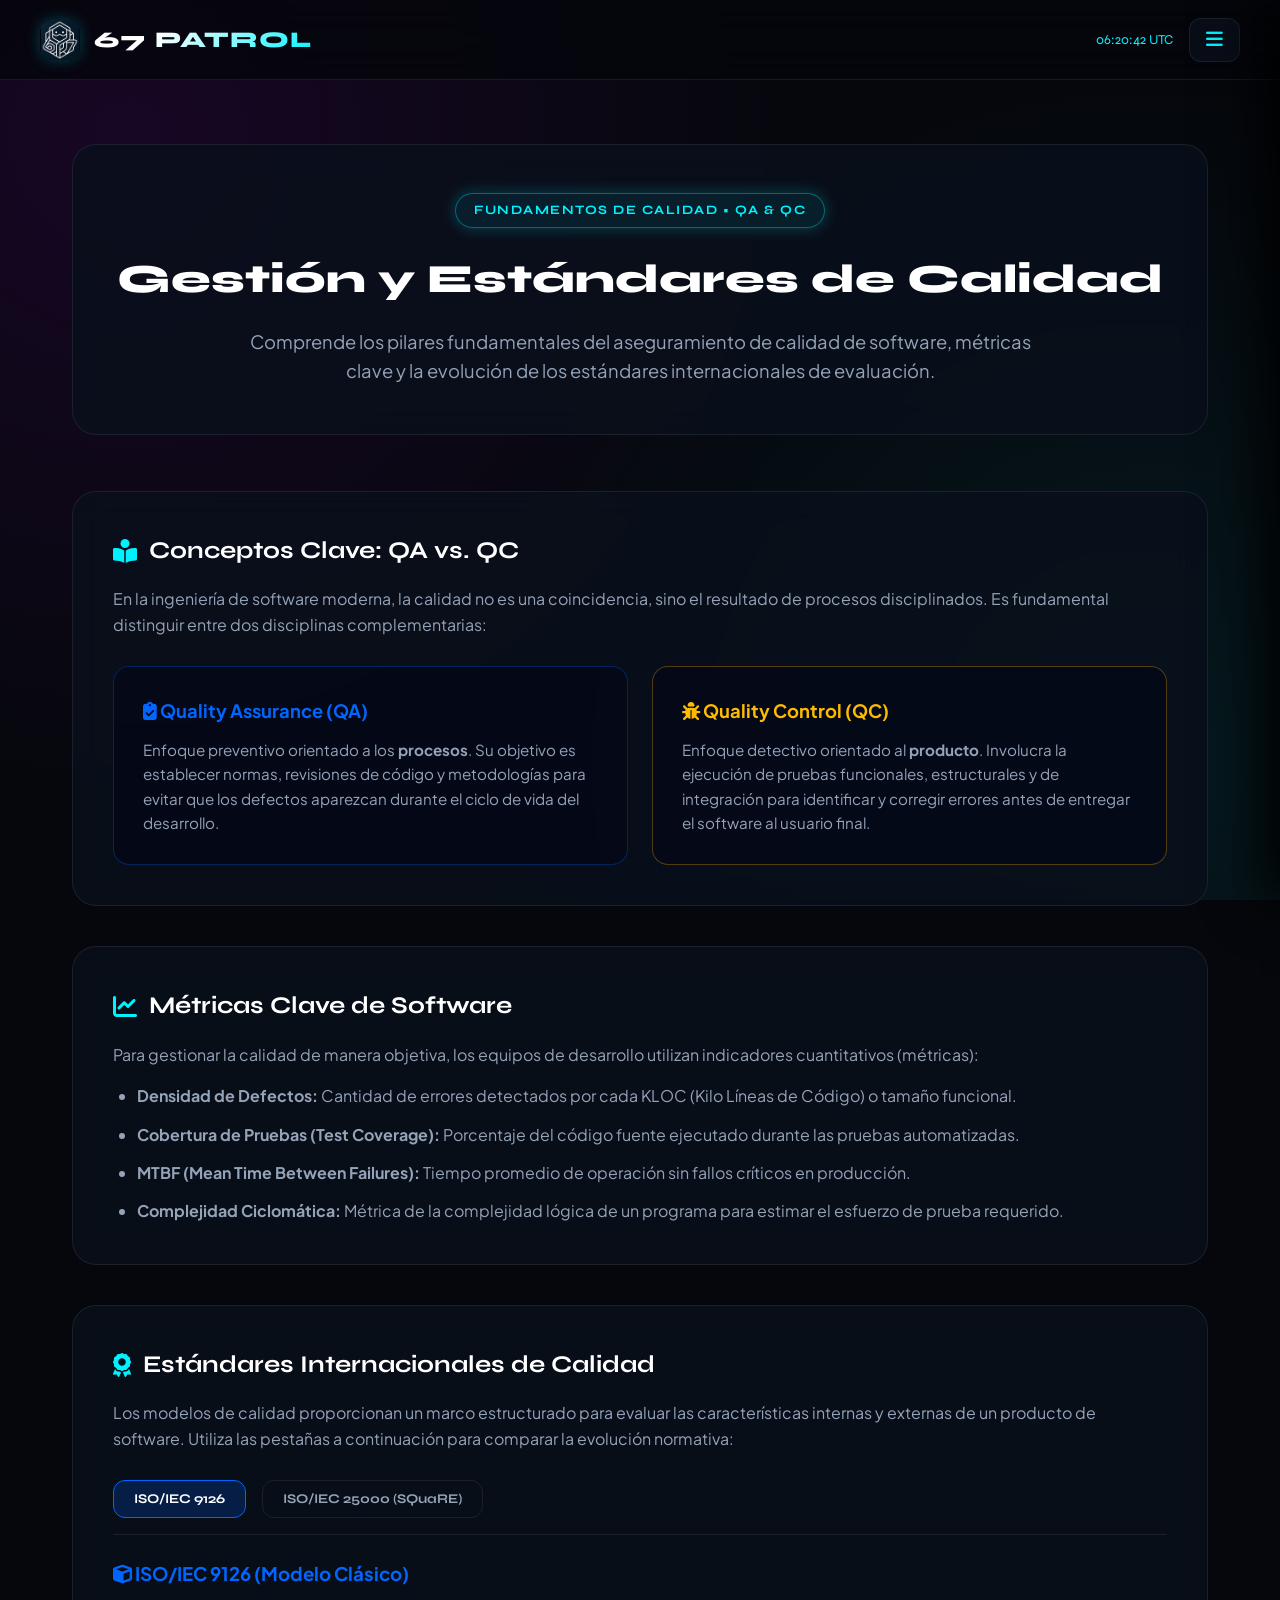
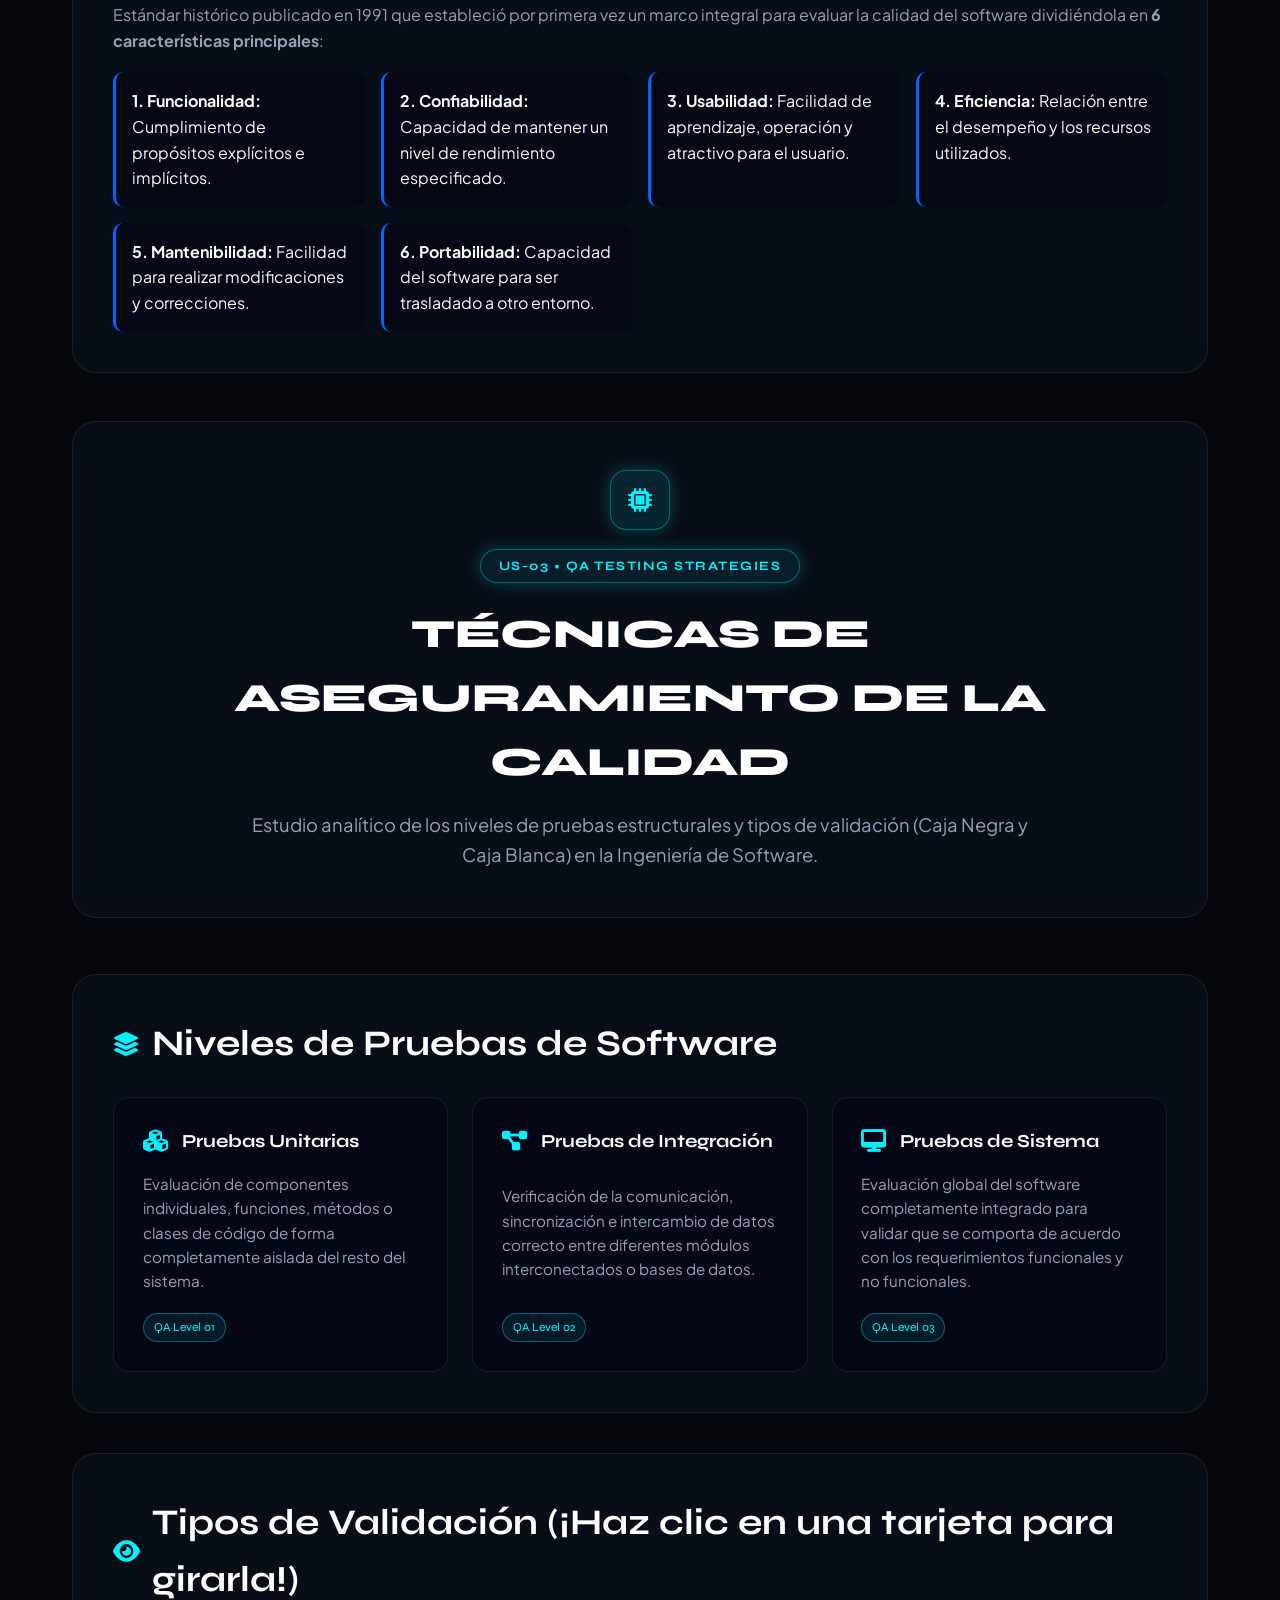
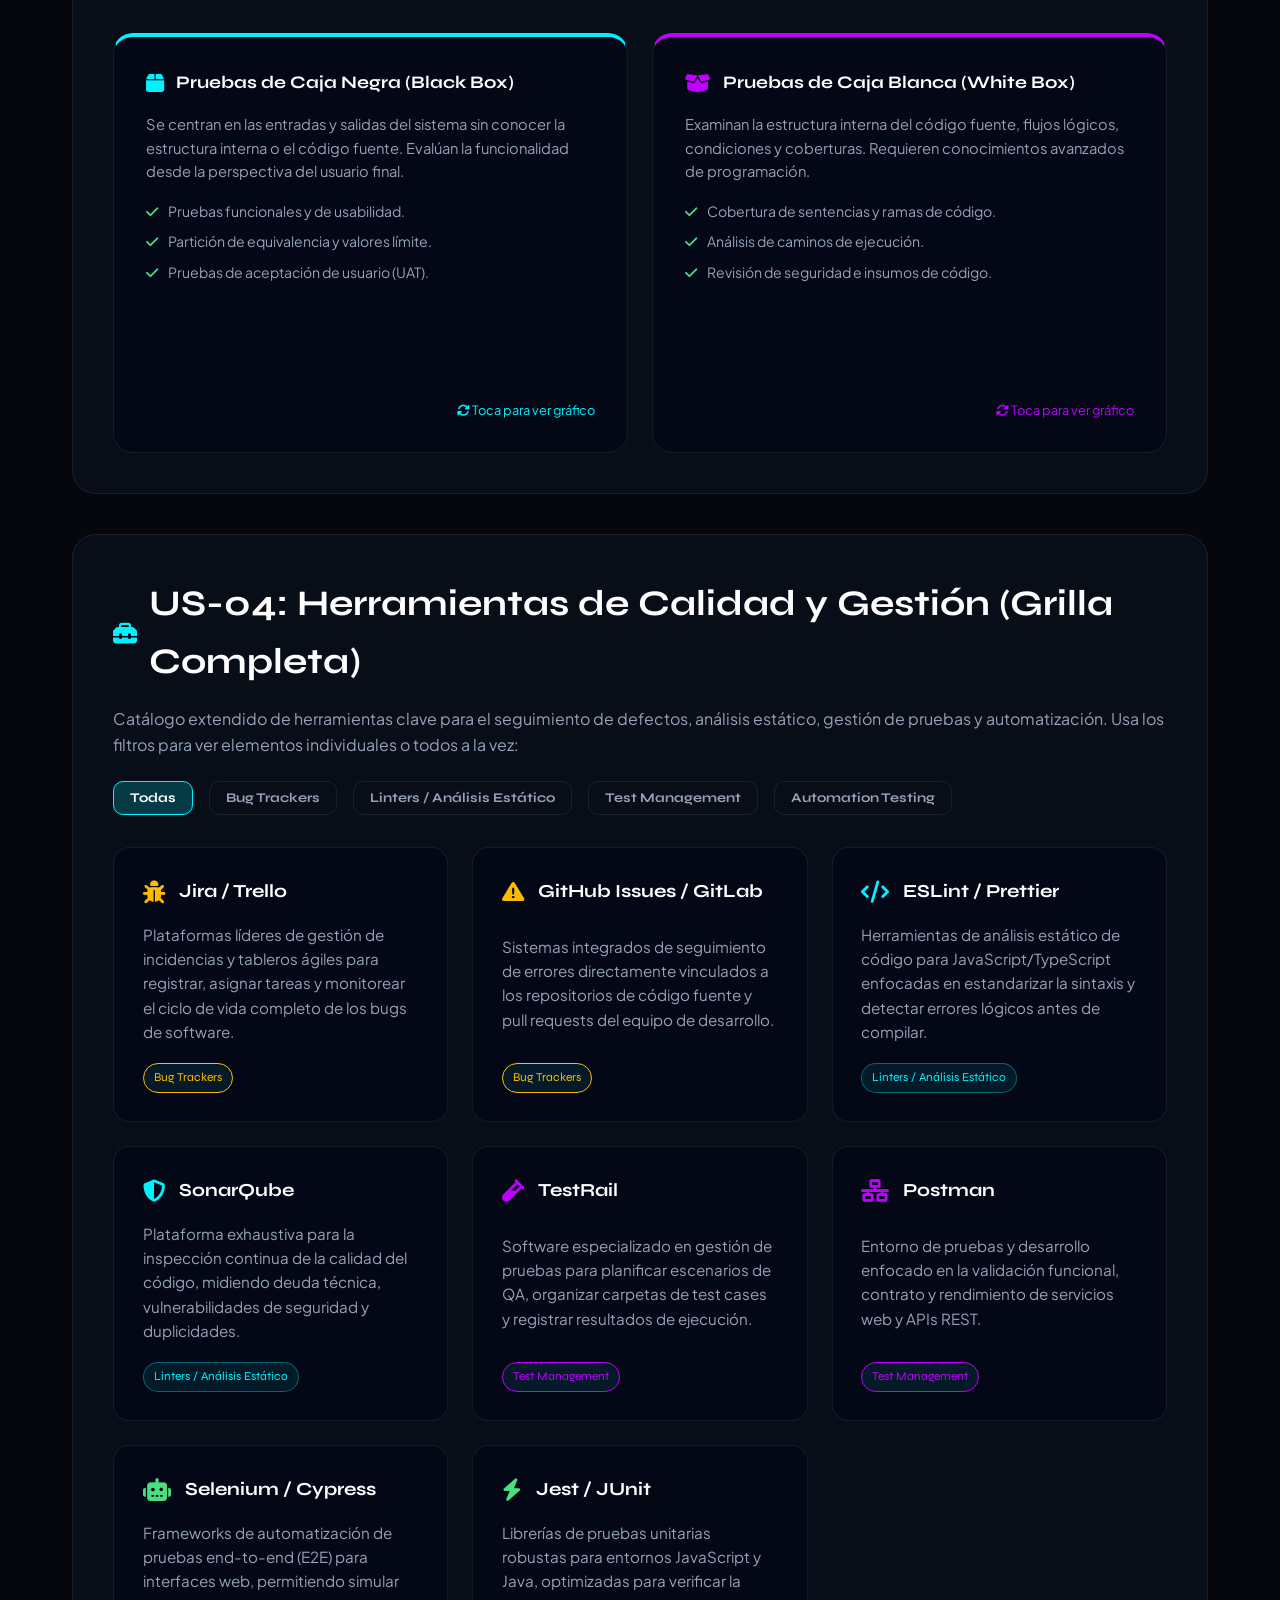
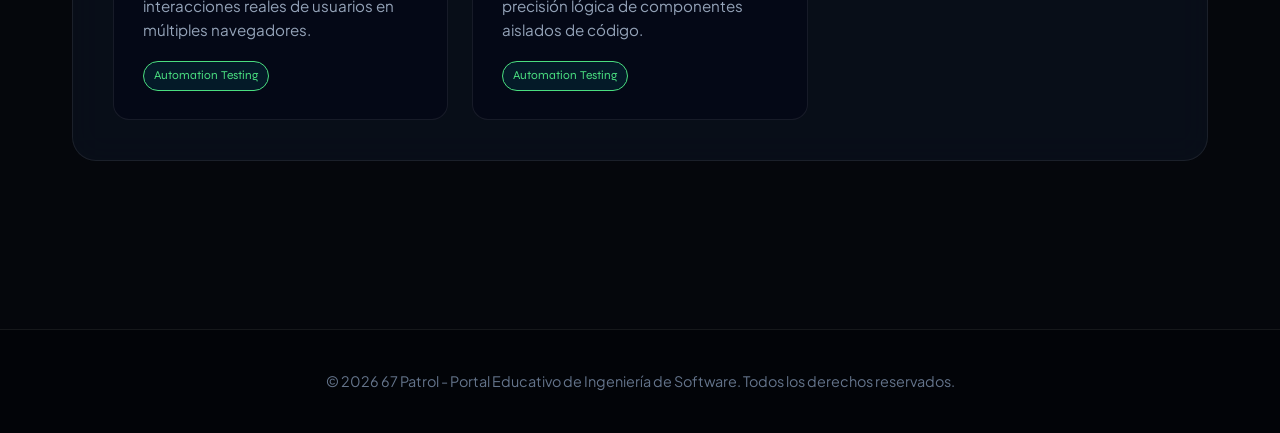
==== commit a5bf41f8: "Casi terminado" ====
--- a/gestion_calidad/gestion.html
+++ b/gestion_calidad/gestion.html
@@ -41,53 +41,49 @@
     </div>
     <ul class="drawer-menu">
       <li>
-        <a href="index.html" class="active">
+        <a href="../index.html">
           <i class="fa-solid fa-house"></i>
           <span>INICIO</span>
         </a>
       </li>
       <li>
-        <a href="gestion_calidad/gestion.html">
+        <a href="../gestion_calidad/gestion.html" class="active">
           <i class="fa-solid fa-shield-halved"></i>
           <span>GESTIÓN DE LA CALIDAD</span>
         </a>
       </li>
-
-      <li>
-        <a href="procesos_desarrollo/proceso.html">
+      <li>
+        <a href="../procesos_desarrollo/proceso.html">
           <i class="fa-solid fa-code-branch"></i>
           <span>PROCESOS DE DESARROLLO</span>
         </a>
       </li>
-      <!-- Modelos Tradicionales removido -->
-      <li>
-        <a href="metodologias_agiles/metodologias.html">
+      <li>
+        <a href="../metodologias_agiles/metodologias.html">
           <i class="fa-solid fa-bolt"></i>
           <span>METODOLOGÍAS ÁGILES</span>
         </a>
       </li>
-
-      <li>
-        <a href="recursos_aprendizajes/recurso.html">
+      <li>
+        <a href="../recursos_aprendizajes/recurso.html">
           <i class="fa-solid fa-spell-check"></i>
           <span>RECURSOS Y APRENDIZAJE</span>
         </a>
       </li>
-  
-      <li>
-        <a href="herramientas_interactivas/herramientas.html">
+      <li>
+        <a href="../herramientas_interactivas/herramientas.html">
           <i class="fa-solid fa-laptop-code"></i>
           <span>HERRAMIENTAS INTERACTIVAS</span>
         </a>
       </li>
-
-        <a href="sobre_nosotros/sobre_nosotros.html">
+      <li>
+        <a href="../sobre_nosotros/sobre_nosotros.html">
           <i class="fa-solid fa-users"></i>
           <span>SOBRE NOSOTROS</span>
         </a>
       </li>
       <li>
-        <a href="formulario_contacto/contacto.html">
+        <a href="../formulario_contacto/contacto.html">
           <i class="fa-solid fa-paper-plane"></i>
           <span>CONTACTO</span>
         </a>
@@ -95,6 +91,7 @@
     </ul>
   </nav>
   <div class="drawer-overlay" id="drawerOverlay"></div>
+
   <!-- ========================================== -->
   <!-- CONTENEDOR PRINCIPAL                       -->
   <!-- ========================================== -->
@@ -236,7 +233,6 @@
       </div>
 
       <div class="grid-cards">
-        
         <article class="info-card">
           <div class="card-top">
             <i class="fa-solid fa-cubes card-icon"></i>
@@ -269,7 +265,6 @@
           </p>
           <div class="card-footer-tag">QA Level 03</div>
         </article>
-
       </div>
     </section>
 
@@ -281,11 +276,9 @@
       </div>
 
       <div class="grid-two-columns">
-        
         <!-- Tarjeta 1: Caja Negra (Flip Card) -->
         <div class="flip-card">
           <div class="flip-card-inner">
-            <!-- Frente de la Tarjeta -->
             <div class="flip-card-front type-card black-box">
               <div class="type-header">
                 <i class="fa-solid fa-box"></i>
@@ -304,7 +297,6 @@
               </div>
             </div>
 
-            <!-- Dorso de la Tarjeta (Gráfico Conceptual Caja Negra) -->
             <div class="flip-card-back type-card black-box-back">
               <div class="type-header">
                 <i class="fa-solid fa-chart-pie"></i>
@@ -330,7 +322,6 @@
         <!-- Tarjeta 2: Caja Blanca (Flip Card) -->
         <div class="flip-card">
           <div class="flip-card-inner">
-            <!-- Frente de la Tarjeta -->
             <div class="flip-card-front type-card white-box">
               <div class="type-header">
                 <i class="fa-solid fa-box-open"></i>
@@ -349,7 +340,6 @@
               </div>
             </div>
 
-            <!-- Dorso de la Tarjeta (Gráfico Conceptual Caja Blanca) -->
             <div class="flip-card-back type-card white-box-back">
               <div class="type-header">
                 <i class="fa-solid fa-code-branch"></i>
@@ -374,10 +364,133 @@
             </div>
           </div>
         </div>
-
-      </div>
-    </section>
-
+      </div>
+    </section>
+
+    <!-- ========================================== -->
+    <!-- US-04: SECCIÓN "HERRAMIENTAS DE CALIDAD"   -->
+    <!-- ========================================== -->
+    <section class="section-block">
+      <div class="section-title">
+        <i class="fa-solid fa-toolbox"></i>
+        <h2>US-04: Herramientas de Calidad y Gestión (Grilla Completa)</h2>
+      </div>
+      <p style="color: var(--text-muted); margin-bottom: 1.5rem;">
+        Catálogo extendido de herramientas clave para el seguimiento de defectos, análisis estático, gestión de pruebas y automatización. Usa los filtros para ver elementos individuales o todos a la vez:
+      </p>
+
+      <!-- Botones de Filtrado Interactivo (JS) -->
+      <div class="filter-buttons" style="display: flex; gap: 1rem; margin-bottom: 2rem; flex-wrap: wrap;">
+        <button class="filter-btn active" data-filter="all" style="background: rgba(0, 242, 254, 0.2); border: 1px solid var(--accent-cyan); color: #ffffff; padding: 8px 16px; border-radius: 10px; cursor: pointer; font-family: var(--font-title); font-weight: 700;">Todas</button>
+        <button class="filter-btn" data-filter="bugtracker" style="background: transparent; border: 1px solid var(--border-glass); color: var(--text-muted); padding: 8px 16px; border-radius: 10px; cursor: pointer; font-family: var(--font-title); font-weight: 700;">Bug Trackers</button>
+        <button class="filter-btn" data-filter="linters" style="background: transparent; border: 1px solid var(--border-glass); color: var(--text-muted); padding: 8px 16px; border-radius: 10px; cursor: pointer; font-family: var(--font-title); font-weight: 700;">Linters / Análisis Estático</button>
+        <button class="filter-btn" data-filter="testmgmt" style="background: transparent; border: 1px solid var(--border-glass); color: var(--text-muted); padding: 8px 16px; border-radius: 10px; cursor: pointer; font-family: var(--font-title); font-weight: 700;">Test Management</button>
+        <button class="filter-btn" data-filter="automation" style="background: transparent; border: 1px solid var(--border-glass); color: var(--text-muted); padding: 8px 16px; border-radius: 10px; cursor: pointer; font-family: var(--font-title); font-weight: 700;">Automation Testing</button>
+      </div>
+
+      <!-- Grilla Ampliada de Tarjetas de Herramientas (Filtrables) -->
+      <div class="grid-cards tools-grid" style="display: grid; grid-template-columns: repeat(auto-fit, minmax(280px, 1fr)); gap: 1.5rem;">
+        
+        <!-- Herramienta 1: Bug Tracker -->
+        <article class="info-card tool-card" data-category="bugtracker">
+          <div class="card-top">
+            <i class="fa-solid fa-bug card-icon" style="color: var(--laser-gold);"></i>
+            <h3>Jira / Trello</h3>
+          </div>
+          <p>
+            Plataformas líderes de gestión de incidencias y tableros ágiles para registrar, asignar tareas y monitorear el ciclo de vida completo de los bugs de software.
+          </p>
+          <div class="card-footer-tag" style="border-color: var(--laser-gold); color: var(--laser-gold);">Bug Trackers</div>
+        </article>
+
+        <!-- Herramienta 2: Bug Tracker -->
+        <article class="info-card tool-card" data-category="bugtracker">
+          <div class="card-top">
+            <i class="fa-solid fa-triangle-exclamation card-icon" style="color: var(--laser-gold);"></i>
+            <h3>GitHub Issues / GitLab</h3>
+          </div>
+          <p>
+            Sistemas integrados de seguimiento de errores directamente vinculados a los repositorios de código fuente y pull requests del equipo de desarrollo.
+          </p>
+          <div class="card-footer-tag" style="border-color: var(--laser-gold); color: var(--laser-gold);">Bug Trackers</div>
+        </article>
+
+        <!-- Herramienta 3: Linters -->
+        <article class="info-card tool-card" data-category="linters">
+          <div class="card-top">
+            <i class="fa-solid fa-code card-icon" style="color: var(--accent-cyan);"></i>
+            <h3>ESLint / Prettier</h3>
+          </div>
+          <p>
+            Herramientas de análisis estático de código para JavaScript/TypeScript enfocadas en estandarizar la sintaxis y detectar errores lógicos antes de compilar.
+          </p>
+          <div class="card-footer-tag">Linters / Análisis Estático</div>
+        </article>
+
+        <!-- Herramienta 4: Linters -->
+        <article class="info-card tool-card" data-category="linters">
+          <div class="card-top">
+            <i class="fa-solid fa-shield-halved card-icon" style="color: var(--accent-cyan);"></i>
+            <h3>SonarQube</h3>
+          </div>
+          <p>
+            Plataforma exhaustiva para la inspección continua de la calidad del código, midiendo deuda técnica, vulnerabilidades de seguridad y duplicidades.
+          </p>
+          <div class="card-footer-tag">Linters / Análisis Estático</div>
+        </article>
+
+        <!-- Herramienta 5: Test Management -->
+        <article class="info-card tool-card" data-category="testmgmt">
+          <div class="card-top">
+            <i class="fa-solid fa-vial card-icon" style="color: var(--accent-purple);"></i>
+            <h3>TestRail</h3>
+          </div>
+          <p>
+            Software especializado en gestión de pruebas para planificar escenarios de QA, organizar carpetas de test cases y registrar resultados de ejecución.
+          </p>
+          <div class="card-footer-tag" style="border-color: var(--accent-purple); color: var(--accent-purple);">Test Management</div>
+        </article>
+
+        <!-- Herramienta 6: Test Management -->
+        <article class="info-card tool-card" data-category="testmgmt">
+          <div class="card-top">
+            <i class="fa-solid fa-network-wired card-icon" style="color: var(--accent-purple);"></i>
+            <h3>Postman</h3>
+          </div>
+          <p>
+            Entorno de pruebas y desarrollo enfocado en la validación funcional, contrato y rendimiento de servicios web y APIs REST.
+          </p>
+          <div class="card-footer-tag" style="border-color: var(--accent-purple); color: var(--accent-purple);">Test Management</div>
+        </article>
+
+        <!-- Herramienta 7: Automation Testing -->
+        <article class="info-card tool-card" data-category="automation">
+          <div class="card-top">
+            <i class="fa-solid fa-robot card-icon" style="color: #4ade80;"></i>
+            <h3>Selenium / Cypress</h3>
+          </div>
+          <p>
+            Frameworks de automatización de pruebas end-to-end (E2E) para interfaces web, permitiendo simular interacciones reales de usuarios en múltiples navegadores.
+          </p>
+          <div class="card-footer-tag" style="border-color: #4ade80; color: #4ade80;">Automation Testing</div>
+        </article>
+
+        <!-- Herramienta 8: Automation Testing -->
+        <article class="info-card tool-card" data-category="automation">
+          <div class="card-top">
+            <i class="fa-solid fa-bolt card-icon" style="color: #4ade80;"></i>
+            <h3>Jest / JUnit</h3>
+          </div>
+          <p>
+            Librerías de pruebas unitarias robustas para entornos JavaScript y Java, optimizadas para verificar la precisión lógica de componentes aislados de código.
+          </p>
+          <div class="card-footer-tag" style="border-color: #4ade80; color: #4ade80;">Automation Testing</div>
+        </article>
+
+      </div>
+    </section>
+
+  </main>
 
   <footer class="footer">
     <p>&copy; 2026 67 Patrol - Portal Educativo de Ingeniería de Software. Todos los derechos reservados.</p>
--- a/gestion_calidad/gestion.css
+++ b/gestion_calidad/gestion.css
@@ -1,16 +1,16 @@
 /* ========================================================== */
-/* ESTILOS DE GESTIÓN Y CALIDAD - 67 PATROL (gestion.css)     */
+/* ESTILOS DE GESTIÓN DE CALIDAD & TÉCNICAS (gestion.css)     */
 /* ========================================================== */
 
-@import url('https://fonts.googleapis.com/css2?family=Plus+Jakarta+Sans:wght@400;500;600;700;800&family=Syne:wght@600;700;800&display=swap');
+@import url('https://fonts.googleapis.com/css2?family=Plus+Jakarta+Sans:wght@400;500;600;700;800&family=Syne:wght@700;800&display=swap');
 
 :root {
   --bg-main: #05070c;
   --bg-card: rgba(10, 16, 28, 0.85);
   --bg-drawer: #020408;
 
+  --electric-blue: #0066ff;
   --accent-cyan: #00f2fe;
-  --electric-blue: #0066ff;
   --cyan-glow: rgba(0, 242, 254, 0.25);
   --accent-purple: #bd00ff;
   --purple-glow: rgba(189, 0, 255, 0.3);
@@ -103,7 +103,7 @@
   transform: translateY(-2px);
 }
 
-/* --- MENÚ LATERAL DESPLEGABLE (DRAWER) --- */
+/* --- MENÚ LATERAL (DRAWER) --- */
 .nav-drawer {
   position: fixed;
   top: 0;
@@ -177,66 +177,12 @@
   font-size: 1.1rem;
   width: 22px;
   text-align: center;
-  transition: transform 0.3s ease;
 }
 
 .drawer-menu a:hover,
 .drawer-menu a.active {
   background: linear-gradient(135deg, rgba(189, 0, 255, 0.2), rgba(0, 242, 254, 0.15));
   border-color: var(--border-cyan);
-  color: #ffffff;
-}
-
-.drawer-menu a:hover i,
-.drawer-menu a.active i {
-  color: var(--accent-cyan);
-  transform: scale(1.15);
-}
-
-.has-submenu {
-  display: flex;
-  flex-direction: column;
-}
-
-.submenu-toggle .arrow-icon {
-  margin-left: auto;
-  font-size: 0.8rem;
-  transition: transform 0.3s ease;
-}
-
-.has-submenu:hover .arrow-icon {
-  transform: rotate(180deg);
-}
-
-.submenu {
-  list-style: none;
-  max-height: 0;
-  opacity: 0;
-  overflow: hidden;
-  transition: max-height 0.35s ease, opacity 0.3s ease;
-  padding-left: 1rem;
-  display: flex;
-  flex-direction: column;
-  gap: 0.4rem;
-}
-
-.has-submenu:hover .submenu {
-  max-height: 250px;
-  opacity: 1;
-  margin-top: 0.5rem;
-}
-
-.submenu a {
-  font-size: 0.82rem !important;
-  color: var(--text-muted);
-  padding: 10px 14px;
-  border-radius: 10px;
-  background-color: rgba(255, 255, 255, 0.02);
-  border: 1px dashed var(--border-glass);
-}
-
-.submenu a:hover {
-  background-color: rgba(0, 242, 254, 0.1);
   color: #ffffff;
 }
 
@@ -256,17 +202,36 @@
   display: block;
 }
 
-/* --- CONTENEDOR PRINCIPAL Y HERO --- */
+/* --- CONTENEDOR PRINCIPAL --- */
 .container {
   max-width: 1200px;
   margin: 0 auto;
   padding: 4rem 2rem;
 }
 
-.hero-section,
-.hero-banner {
+.hero-section, .hero-banner {
   text-align: center;
-  margin-bottom: 4rem;
+  margin-bottom: 3.5rem;
+  background: var(--bg-card);
+  border: 1px solid var(--border-glass);
+  border-radius: 24px;
+  padding: 3rem 2rem;
+  backdrop-filter: blur(16px);
+}
+
+.hero-icon-box {
+  width: 60px;
+  height: 60px;
+  margin: 0 auto 1.2rem auto;
+  background: rgba(0, 242, 254, 0.1);
+  border: 1px solid var(--border-cyan);
+  border-radius: 16px;
+  display: flex;
+  align-items: center;
+  justify-content: center;
+  font-size: 1.5rem;
+  color: var(--accent-cyan);
+  box-shadow: 0 0 15px var(--cyan-glow);
 }
 
 .badge-header {
@@ -284,41 +249,23 @@
   box-shadow: 0 0 15px var(--cyan-glow);
 }
 
-.hero-section h1,
-.hero-banner h1 {
-  font-family: var(--font-title);
-  font-size: 2.8rem;
+.hero-section h1, .hero-banner h1 {
+  font-family: var(--font-title);
+  font-size: 2.5rem;
   font-weight: 800;
   color: #ffffff;
   margin-bottom: 1rem;
 }
 
-.hero-section p,
-.hero-banner p {
+.hero-section p, .hero-banner p {
   color: var(--text-muted);
   font-size: 1.15rem;
   max-width: 800px;
   margin: 0 auto;
 }
 
-.hero-icon-box {
-  width: 70px;
-  height: 70px;
-  margin: 0 auto 1.2rem auto;
-  border-radius: 20px;
-  background: rgba(0, 242, 254, 0.1);
-  border: 1px solid var(--border-cyan);
-  display: flex;
-  align-items: center;
-  justify-content: center;
-  font-size: 2rem;
-  color: var(--accent-cyan);
-  box-shadow: 0 0 20px var(--cyan-glow);
-}
-
-/* --- SECCIONES Y BLOQUES DE CONTENIDO --- */
-.content-section,
-.section-block {
+/* --- SECCIONES DE CONTENIDO --- */
+.content-section, .section-block {
   background: var(--bg-card);
   backdrop-filter: blur(16px);
   border: 1px solid var(--border-glass);
@@ -327,97 +274,91 @@
   margin-bottom: 2.5rem;
 }
 
-.section-title {
+.content-section h2, .section-title {
+  font-family: var(--font-title);
+  font-size: 1.5rem;
+  color: #ffffff;
+  margin-bottom: 1rem;
   display: flex;
   align-items: center;
   gap: 12px;
-  margin-bottom: 1.5rem;
-}
-
-.section-title i {
-  font-size: 1.5rem;
-  color: var(--accent-cyan);
-}
-
-.section-title h2 {
-  font-family: var(--font-title);
-  font-size: 1.5rem;
-  color: #ffffff;
-}
-
-/* --- TARJETAS DE NIVELES Y TÉCNICAS --- */
-.grid-cards {
+}
+
+.content-section h2 i, .section-title i {
+  color: var(--accent-cyan);
+}
+
+.content-section > p {
+  color: var(--text-muted);
+  font-size: 1rem;
+}
+
+/* Tarjetas Informativas / Niveles / Herramientas */
+.grid-cards, .grid-two-columns, .tools-grid {
   display: grid;
   grid-template-columns: repeat(auto-fit, minmax(300px, 1fr));
-  gap: 1.8rem;
+  gap: 1.5rem;
   margin-top: 1.5rem;
 }
 
-.info-card {
+.info-card, .tool-card {
   background: rgba(2, 6, 23, 0.6);
   border: 1px solid var(--border-glass);
-  border-radius: 18px;
+  border-radius: 16px;
   padding: 1.8rem;
   display: flex;
   flex-direction: column;
-  gap: 1rem;
+  justify-content: space-between;
   transition: all 0.3s ease;
 }
 
-.info-card:hover {
+.info-card:hover, .tool-card:hover {
   border-color: var(--accent-cyan);
-  transform: translateY(-5px);
+  transform: translateY(-4px);
   box-shadow: 0 10px 25px var(--cyan-glow);
 }
 
 .card-top {
   display: flex;
   align-items: center;
-  gap: 12px;
+  gap: 14px;
+  margin-bottom: 1rem;
 }
 
 .card-icon {
-  font-size: 1.5rem;
-  color: var(--accent-cyan);
-}
-
-.info-card h3 {
-  font-family: var(--font-title);
-  font-size: 1.2rem;
-  color: #ffffff;
-}
-
-.info-card p {
+  font-size: 1.4rem;
+  color: var(--accent-cyan);
+}
+
+.card-top h3 {
+  font-family: var(--font-title);
+  font-size: 1.15rem;
+  color: #ffffff;
+}
+
+.info-card p, .tool-card p {
   color: var(--text-muted);
   font-size: 0.95rem;
+  margin-bottom: 1.2rem;
 }
 
 .card-footer-tag {
-  margin-top: auto;
   font-family: var(--font-title);
   font-size: 0.75rem;
   color: var(--accent-cyan);
   background: rgba(0, 242, 254, 0.08);
   border: 1px solid var(--border-cyan);
-  padding: 4px 12px;
+  padding: 4px 10px;
   border-radius: 20px;
   width: fit-content;
 }
 
-/* --- DOS COLUMNAS Y ESTILOS 3D FLIP CARDS --- */
-.grid-two-columns {
-  display: grid;
-  grid-template-columns: repeat(auto-fit, minmax(320px, 1fr));
-  gap: 2rem;
-  margin-top: 1.5rem;
-}
-
+/* --- TARJETAS GIRATORIAS 3D (FLIP CARDS) --- */
 .flip-card {
   background-color: transparent;
+  width: 100%;
+  height: 420px;
   perspective: 1000px;
-  width: 100%;
-  min-height: 440px;
-  cursor: pointer;
 }
 
 .flip-card-inner {
@@ -425,116 +366,85 @@
   width: 100%;
   height: 100%;
   text-align: left;
-  transition: transform 0.8s cubic-bezier(0.4, 0.2, 0.2, 1);
+  transition: transform 0.6s cubic-bezier(0.4, 0, 0.2, 1);
   transform-style: preserve-3d;
+  cursor: pointer;
 }
 
 .flip-card.flipped .flip-card-inner {
   transform: rotateY(180deg);
 }
 
-.flip-card-front, 
-.flip-card-back {
+.flip-card-front, .flip-card-back {
   position: absolute;
   width: 100%;
   height: 100%;
   backface-visibility: hidden;
-  -webkit-backface-visibility: hidden;
-  border-radius: 20px;
-}
-
-.type-card {
-  background: rgba(2, 6, 23, 0.75);
-  border: 1px solid var(--border-glass);
   border-radius: 20px;
   padding: 2rem;
   display: flex;
   flex-direction: column;
-  gap: 1.2rem;
-  height: 100%;
-}
-
-.black-box {
-  border-color: rgba(0, 242, 254, 0.25);
-}
-.black-box:hover {
-  box-shadow: 0 10px 25px var(--cyan-glow);
-}
-
-.white-box {
-  border-color: rgba(189, 0, 255, 0.25);
-}
-.white-box:hover {
-  box-shadow: 0 10px 25px var(--purple-glow);
-}
+  justify-content: space-between;
+}
+
+.type-card {
+  background: rgba(2, 6, 23, 0.7);
+  border: 1px solid var(--border-glass);
+}
+
+.black-box { border-top: 4px solid var(--accent-cyan); }
+.white-box { border-top: 4px solid var(--accent-purple); }
 
 .flip-card-back {
   transform: rotateY(180deg);
-  background: rgba(5, 10, 25, 0.95);
+  background: rgba(5, 7, 12, 0.95);
   border: 1px solid var(--border-cyan);
-  display: flex;
-  flex-direction: column;
-  justify-content: flex-start;
-}
-
-.white-box-back {
-  border-color: rgba(189, 0, 255, 0.4);
 }
 
 .type-header {
   display: flex;
   align-items: center;
   gap: 12px;
+  margin-bottom: 1rem;
 }
 
 .type-header i {
-  font-size: 1.6rem;
-  color: var(--accent-cyan);
-}
-
-.white-box .type-header i,
-.white-box-back .type-header i {
+  font-size: 1.3rem;
+  color: var(--accent-cyan);
+}
+
+.white-box .type-header i {
   color: var(--accent-purple);
 }
 
-.type-card h3 {
-  font-family: var(--font-title);
-  font-size: 1.2rem;
+.type-header h3 {
+  font-family: var(--font-title);
+  font-size: 1.1rem;
   color: #ffffff;
 }
 
 .type-card p {
   color: var(--text-muted);
-  font-size: 0.95rem;
+  font-size: 0.92rem;
+  margin-bottom: 1rem;
 }
 
 .type-list {
   list-style: none;
   display: flex;
   flex-direction: column;
-  gap: 0.8rem;
-  margin-top: 0.5rem;
-}
-
-.type-list li {
-  display: flex;
-  align-items: center;
-  gap: 10px;
-  color: var(--text-muted);
-  font-size: 0.92rem;
+  gap: 8px;
+  color: var(--text-muted);
+  font-size: 0.88rem;
 }
 
 .type-list li i {
-  color: var(--accent-cyan);
-  font-size: 0.85rem;
-}
-
-.white-box .type-list li i {
-  color: var(--accent-purple);
-}
-
-/* --- ESTILOS DE LOS GRÁFICOS CONCEPTUALES EN EL DORSO --- */
-.diagram-container {
+  color: #4ade80;
+  margin-right: 8px;
+}
+
+/* Diagramas Conceptuales internos */
+.diagram-container, .flowchart-container {
   display: flex;
   flex-direction: column;
   align-items: center;
@@ -542,26 +452,25 @@
   background: rgba(0, 0, 0, 0.4);
   padding: 1rem;
   border-radius: 12px;
-  border: 1px dashed var(--border-cyan);
+  border: 1px solid var(--border-glass);
   margin-top: 0.5rem;
 }
 
-.diagram-box {
+.diagram-box, .flow-node, .flow-decision {
   background: rgba(0, 242, 254, 0.1);
-  border: 1px solid var(--accent-cyan);
-  color: #ffffff;
-  padding: 8px 14px;
+  border: 1px solid var(--border-cyan);
+  color: #ffffff;
+  padding: 8px 12px;
   border-radius: 8px;
-  font-size: 0.85rem;
-  font-weight: 600;
+  font-size: 0.82rem;
+  font-family: var(--font-title);
   text-align: center;
   width: 100%;
 }
 
-.process-node {
-  background: rgba(255, 187, 0, 0.15);
-  border-color: var(--laser-gold);
-  color: var(--laser-gold);
+.flow-decision {
+  background: rgba(189, 0, 255, 0.1);
+  border-color: rgba(189, 0, 255, 0.4);
 }
 
 .diagram-arrow {
@@ -569,49 +478,9 @@
   font-size: 0.9rem;
 }
 
-.flowchart-container {
-  display: flex;
-  flex-direction: column;
-  align-items: center;
-  gap: 6px;
-  background: rgba(0, 0, 0, 0.4);
-  padding: 1rem;
-  border-radius: 12px;
-  border: 1px dashed rgba(189, 0, 255, 0.4);
-  margin-top: 0.5rem;
-}
-
-.flow-node {
-  background: rgba(189, 0, 255, 0.15);
-  border: 1px solid var(--accent-purple);
-  color: #ffffff;
-  padding: 6px 12px;
-  border-radius: 8px;
-  font-size: 0.82rem;
-  text-align: center;
-  width: 100%;
-}
-
-.flow-decision {
-  background: rgba(255, 187, 0, 0.15);
-  border: 1px solid var(--laser-gold);
-  color: var(--laser-gold);
-  padding: 6px 12px;
-  border-radius: 16px;
-  font-size: 0.82rem;
-  font-weight: 700;
-  text-align: center;
-}
-
-.flow-line {
-  width: 2px;
-  height: 14px;
-  background: var(--accent-purple);
-}
-
 .flow-branches {
   display: flex;
-  gap: 15px;
+  gap: 1rem;
   font-size: 0.75rem;
 }
 
@@ -622,95 +491,7 @@
   color: var(--text-muted);
 }
 
-/* --- SECCIÓN EQUIPO --- */
-.team-section {
-  margin-top: 6rem;
-  padding-top: 4rem;
-  border-top: 1px solid var(--border-glass);
-  text-align: center;
-}
-
-.team-header {
-  display: flex;
-  align-items: center;
-  justify-content: center;
-  gap: 12px;
-  margin-bottom: 0.5rem;
-}
-
-.team-title-icon {
-  font-size: 1.6rem;
-  color: var(--accent-cyan);
-}
-
-.team-header h2 {
-  font-family: var(--font-title);
-  font-size: 1.6rem;
-  color: #ffffff;
-}
-
-.team-subtitle {
-  color: var(--text-muted);
-  font-size: 1rem;
-  margin-bottom: 3rem;
-}
-
-.team-grid {
-  display: grid;
-  grid-template-columns: repeat(auto-fit, minmax(190px, 1fr));
-  gap: 1.5rem;
-}
-
-.team-card {
-  background: var(--bg-card);
-  border: 1px solid var(--border-glass);
-  border-radius: 22px;
-  padding: 2.2rem 1.2rem;
-  display: flex;
-  flex-direction: column;
-  align-items: center;
-  gap: 12px;
-  transition: all 0.3s ease;
-}
-
-.team-card:hover {
-  transform: translateY(-8px);
-  border-color: var(--border-cyan);
-  box-shadow: 0 12px 30px var(--cyan-glow);
-}
-
-.icon-wrapper {
-  width: 60px;
-  height: 60px;
-  border-radius: 18px;
-  background: rgba(0, 242, 254, 0.08);
-  display: flex;
-  align-items: center;
-  justify-content: center;
-  margin-bottom: 5px;
-}
-
-.icon-wrapper i {
-  font-size: 1.6rem;
-  color: var(--accent-cyan);
-}
-
-.team-card h3 {
-  font-size: 1.05rem;
-  font-weight: 700;
-  color: #ffffff;
-}
-
-.role-badge {
-  background-color: rgba(5, 7, 12, 0.8);
-  border: 1px solid var(--border-glass);
-  color: var(--text-muted);
-  font-family: var(--font-title);
-  font-size: 0.8rem;
-  padding: 5px 14px;
-  border-radius: 20px;
-}
-
+/* --- FOOTER --- */
 .footer {
   text-align: center;
   padding: 2.5rem 1rem;
@@ -721,8 +502,18 @@
   margin-top: 4rem;
 }
 
+/* --- RESPONSIVIDAD MÓVIL --- */
 @media (max-width: 768px) {
-  .team-grid {
-    grid-template-columns: repeat(2, 1fr);
+  .header-bar {
+    padding: 1rem 1.2rem;
+  }
+  .container {
+    padding: 2rem 1rem;
+  }
+  .hero-section h1, .hero-banner h1 {
+    font-size: 1.8rem;
+  }
+  .flip-card {
+    height: 460px;
   }
 }
